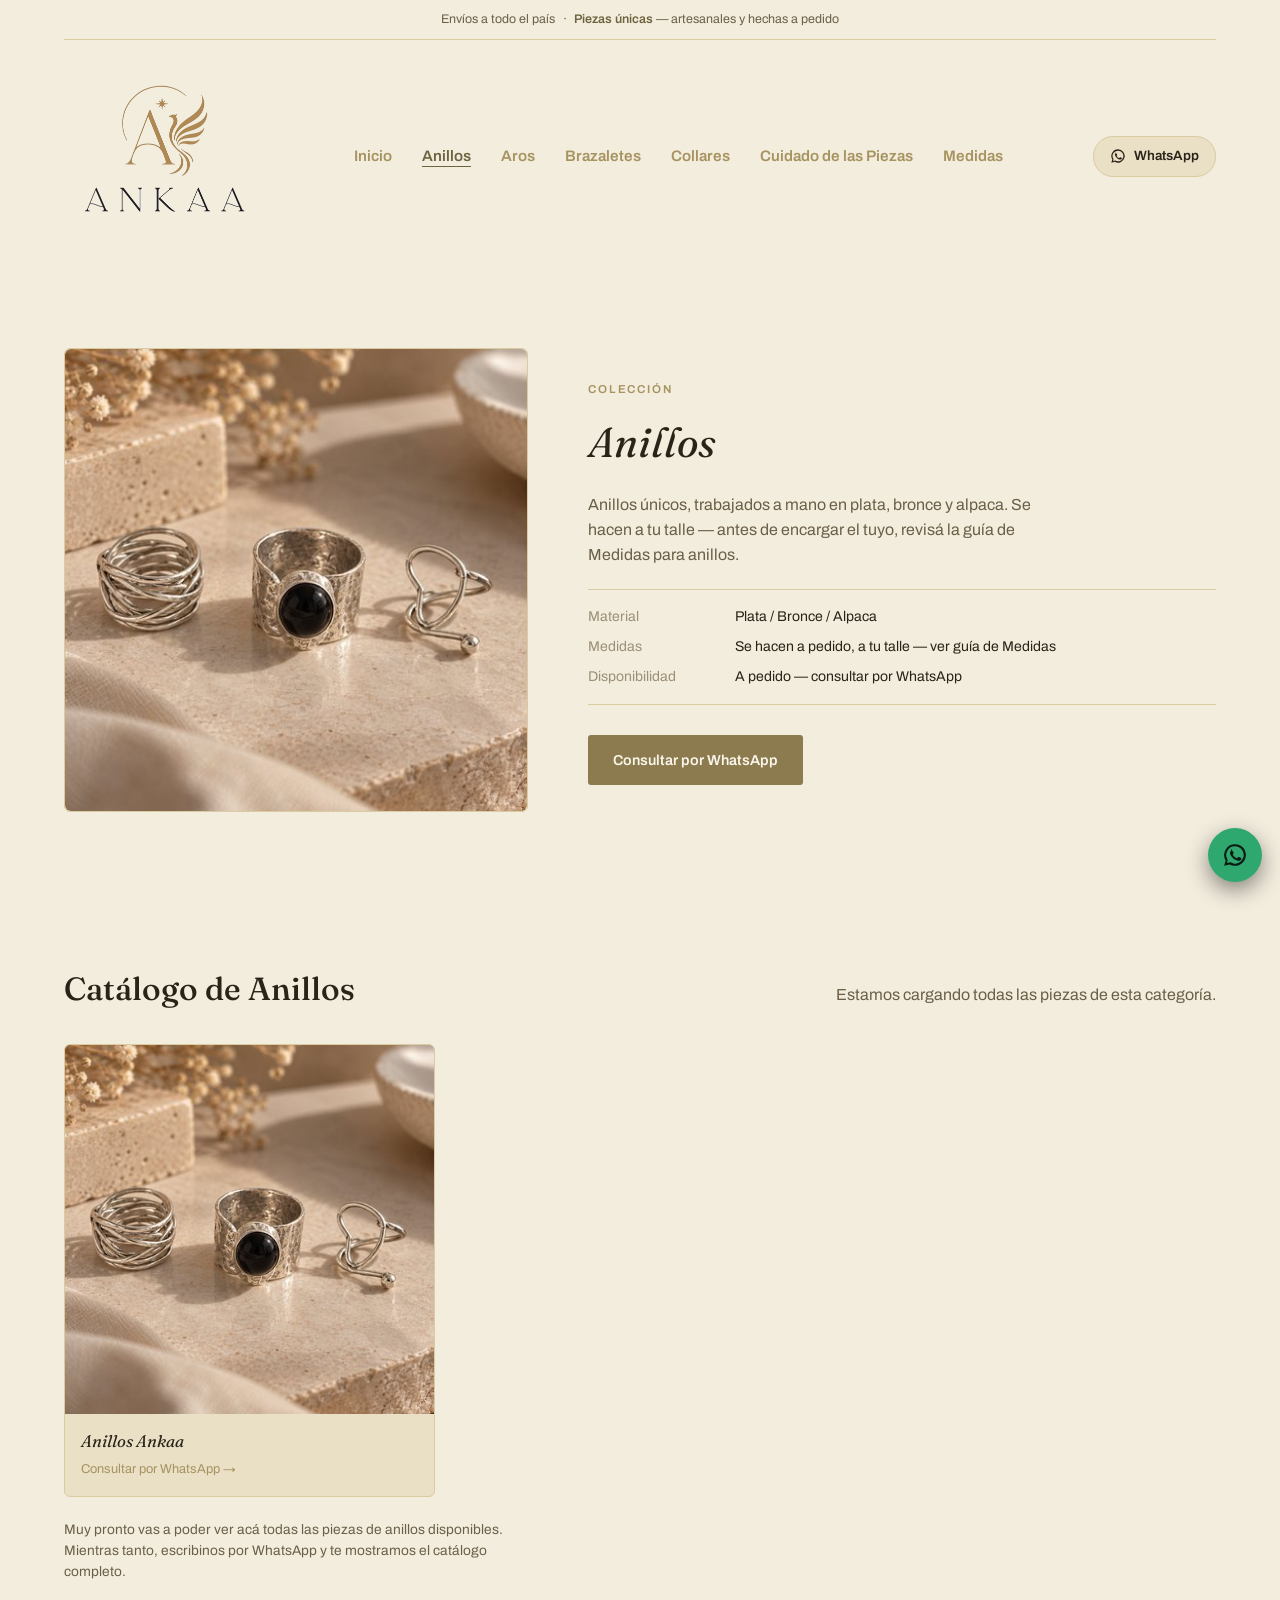
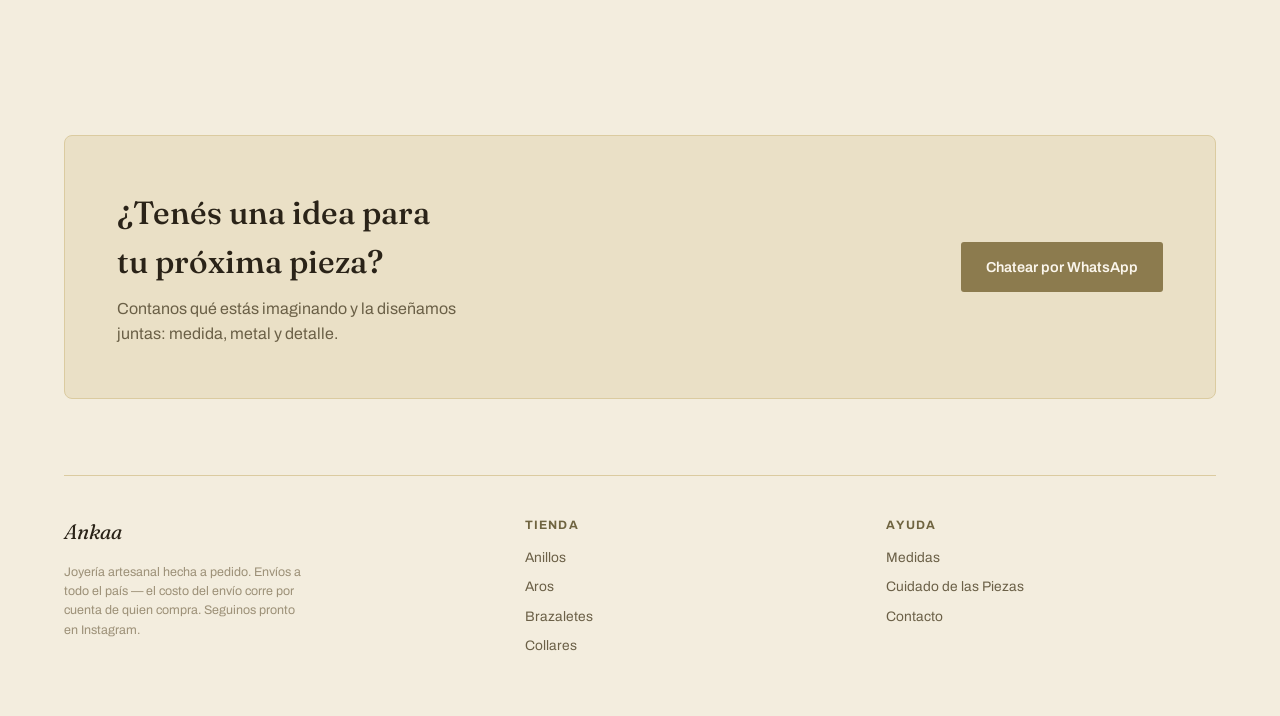
==== anillos.html @ 3db7fa17 "División de html en paginados por sección" ====
<!DOCTYPE html>
<html lang="es">
<head>
<meta charset="UTF-8">
<meta name="viewport" content="width=device-width, initial-scale=1.0">
<title>Anillos — Ankaa</title>
<link rel="stylesheet" href="https://fonts.googleapis.com/css2?family=Fraunces:ital,wght@0,400;0,500;1,400;1,500&family=Archivo:wght@400;600;700&display=swap">
<link rel="stylesheet" href="css/style.css">
</head>
<body>

<div class="topbar">
  <span>Envíos a todo el país</span>
  <span aria-hidden="true">·</span>
  <span><b>Piezas únicas</b> — artesanales y hechas a pedido</span>
</div>

<header class="site">
  <a class="logo" href="index.html" aria-label="Ankaa, inicio">
    <img src="img/logo.png" alt="Ankaa">
  </a>

  <nav class="categories" aria-label="Secciones">
    <a href="index.html">Inicio</a>
    <a href="anillos.html" aria-current="page">Anillos</a>
    <a href="aros.html">Aros</a>
    <a href="brazaletes.html">Brazaletes</a>
    <a href="collares.html">Collares</a>
    <a href="cuidado.html">Cuidado de las Piezas</a>
    <a href="medidas.html">Medidas</a>
  </nav>

  <div class="header-actions">
    <a class="whatsapp-pill" href="#contacto">
      <svg viewBox="0 0 24 24" width="16" height="16" fill="currentColor" aria-hidden="true"><path d="M12 2a10 10 0 0 0-8.6 15.1L2 22l5.1-1.3A10 10 0 1 0 12 2zm0 2a8 8 0 1 1-4.2 14.8l-.3-.2-3 .8.8-2.9-.2-.3A8 8 0 0 1 12 4zm-3 3.6c-.2 0-.5 0-.7.4-.2.3-.9.9-.9 2.1s.9 2.4 1 2.6c.1.2 1.8 2.9 4.5 4 .6.3 1.1.4 1.5.5.6.2 1.2.2 1.6.1.5-.1 1.5-.6 1.7-1.2.2-.6.2-1.1.2-1.2-.1-.1-.3-.2-.6-.3-.3-.2-1.5-.8-1.8-.8-.2-.1-.4-.1-.6.1-.2.3-.7.8-.8 1-.2.2-.3.2-.5.1-.3-.1-1.1-.4-2.1-1.3-.8-.7-1.3-1.6-1.5-1.8-.1-.2 0-.4.1-.5.1-.1.3-.3.4-.5.1-.2.2-.3.3-.5.1-.2 0-.4 0-.5C9.9 9 9.3 7.6 9 7c-.2-.4-.4-.4-.6-.4H8z"/></svg>
      WhatsApp
    </a>

    <button class="nav-toggle" type="button" aria-expanded="false" aria-controls="menu-principal" aria-label="Abrir menú">
      <svg class="icon-open" viewBox="0 0 24 24" fill="none" aria-hidden="true"><path d="M4 6h16M4 12h16M4 18h16" stroke="#2A2318" stroke-width="1.8" stroke-linecap="round"/></svg>
      <svg class="icon-close" viewBox="0 0 24 24" fill="none" aria-hidden="true"><path d="M5 5l14 14M19 5L5 19" stroke="#2A2318" stroke-width="1.8" stroke-linecap="round"/></svg>
    </button>
  </div>
</header>

<main id="top">

  <section aria-labelledby="cat-title">
    <div class="feature">
      <div class="feature-art">
        <img src="img/cat-anillos.jpg" alt="Anillos Ankaa">
      </div>
      <div>
        <span class="eyebrow">Colección</span>
        <h1 id="cat-title" style="margin-top:10px; font-size: clamp(1.8rem, 3.6vw, 2.6rem); font-style: italic; font-weight:400;">Anillos</h1>
        <p class="desc">Anillos únicos, trabajados a mano en plata, bronce y alpaca. Se hacen a tu talle — antes de encargar el tuyo, revisá la guía de Medidas para anillos.</p>
        <div class="label-table">
          <dl>
            <dt>Material</dt><dd>Plata / Bronce / Alpaca</dd>
            <dt>Medidas</dt><dd>Se hacen a pedido, a tu talle — ver guía de Medidas</dd>
            <dt>Disponibilidad</dt><dd>A pedido — consultar por WhatsApp</dd>
          </dl>
        </div>
        <div class="hero-actions">
          <a class="btn btn-primary" href="#contacto">Consultar por WhatsApp</a>
        </div>
      </div>
    </div>
  </section>

  <section aria-labelledby="catalog-heading">
    <div class="section-head">
      <h2 id="catalog-heading">Catálogo de Anillos</h2>
      <p class="sub">Estamos cargando todas las piezas de esta categoría.</p>
    </div>
    <div class="catalog-grid">
      <a class="catalog-item" href="#contacto">
        <img src="img/cat-anillos.jpg" alt="Anillos Ankaa" loading="lazy">
        <div class="catalog-cap">
          <div class="name">Anillos Ankaa</div>
          <div class="cta">Consultar por WhatsApp →</div>
        </div>
      </a>
    </div>
    <p class="catalog-note">Muy pronto vas a poder ver acá todas las piezas de anillos disponibles. Mientras tanto, escribinos por WhatsApp y te mostramos el catálogo completo.</p>
  </section>
  <section id="contacto" aria-label="Contacto">
    <div class="cta-band">
      <div>
        <h2>¿Tenés una idea para tu próxima pieza?</h2>
        <p>Contanos qué estás imaginando y la diseñamos juntas: medida, metal y detalle.</p>
      </div>
      <a class="btn btn-primary" href="#">Chatear por WhatsApp</a>
    </div>
  </section>
</main>

<footer>
  <div>
    <div class="foot-brand">Ankaa</div>
    <p class="foot-fine">Joyería artesanal hecha a pedido. Envíos a todo el país — el costo del envío corre por cuenta de quien compra. Seguinos pronto en Instagram.</p>
  </div>
  <div>
    <h4>Tienda</h4>
    <ul>
      <li><a href="anillos.html">Anillos</a></li>
      <li><a href="aros.html">Aros</a></li>
      <li><a href="brazaletes.html">Brazaletes</a></li>
      <li><a href="collares.html">Collares</a></li>
    </ul>
  </div>
  <div>
    <h4>Ayuda</h4>
    <ul>
      <li><a href="medidas.html">Medidas</a></li>
      <li><a href="cuidado.html">Cuidado de las Piezas</a></li>
      <li><a href="#contacto">Contacto</a></li>
    </ul>
  </div>
</footer>

<a class="float-wa" href="#contacto" aria-label="Chatear por WhatsApp">
  <svg viewBox="0 0 24 24" fill="#0b1a12" aria-hidden="true"><path d="M12 2a10 10 0 0 0-8.6 15.1L2 22l5.1-1.3A10 10 0 1 0 12 2zm0 2a8 8 0 1 1-4.2 14.8l-.3-.2-3 .8.8-2.9-.2-.3A8 8 0 0 1 12 4zm-3 3.6c-.2 0-.5 0-.7.4-.2.3-.9.9-.9 2.1s.9 2.4 1 2.6c.1.2 1.8 2.9 4.5 4 .6.3 1.1.4 1.5.5.6.2 1.2.2 1.6.1.5-.1 1.5-.6 1.7-1.2.2-.6.2-1.1.2-1.2-.1-.1-.3-.2-.6-.3-.3-.2-1.5-.8-1.8-.8-.2-.1-.4-.1-.6.1-.2.3-.7.8-.8 1-.2.2-.3.2-.5.1-.3-.1-1.1-.4-2.1-1.3-.8-.7-1.3-1.6-1.5-1.8-.1-.2 0-.4.1-.5.1-.1.3-.3.4-.5.1-.2.2-.3.3-.5.1-.2 0-.4 0-.5C9.9 9 9.3 7.6 9 7c-.2-.4-.4-.4-.6-.4H8z"/></svg>
</a>

<script src="js/script.js"></script>
</body>
</html>
---- css/style.css ----
:root {
  /* light — crema y oro viejo, identidad de Ankaa */
  --bg: #f3edde;
  --bg-raised: #eae0c6;
  --bg-raised-2: #e1d2a9;
  --line: #dbcba0;
  --copper: #8c7b4e;
  --copper-bright: #a6935f;
  --brass: #6f6440;
  --text: #2a2318;
  --muted: #6b6047;
  --muted-dim: #9c9077;
  --focus: #8c7b4e;

  --font-display: "Fraunces", "Iowan Old Style", "Georgia", serif;
  --font-body: "Archivo", "Helvetica Neue", Arial, sans-serif;

  color-scheme: light;
}

/* Ankaa se muestra siempre con su paleta clara de marca —
   no cambia con el modo oscuro del sistema. */

* { box-sizing: border-box; }

html { scroll-behavior: smooth; }
@media (prefers-reduced-motion: reduce) {
  html { scroll-behavior: auto; }
  * { animation-duration: 0.001ms !important; animation-iteration-count: 1 !important; }
}

body {
  margin: 0;
  background: var(--bg);
  color: var(--text);
  font-family: var(--font-body);
  font-size: 16px;
  line-height: 1.55;
  padding-inline: clamp(18px, 5vw, 64px);
}

header.site,
main section,
footer {
  max-width: 1180px;
  margin-inline: auto;
}

a { color: inherit; }

img, svg { max-width: 100%; }

h1, h2, h3 {
  font-family: var(--font-display);
  font-weight: 500;
  text-wrap: balance;
  margin: 0;
  color: var(--text);
}

p { margin: 0; }

.eyebrow {
  font-family: var(--font-body);
  font-size: 0.72rem;
  font-weight: 600;
  letter-spacing: 0.16em;
  text-transform: uppercase;
  color: var(--copper-bright);
}

/* ---------- top bar ---------- */
.topbar {
  display: flex;
  justify-content: center;
  gap: 0.6em;
  flex-wrap: wrap;
  padding-block: 10px;
  border-bottom: 1px solid var(--line);
  font-size: 0.78rem;
  color: var(--muted);
  text-align: center;
}
.topbar b { color: var(--brass); font-weight: 600; }

/* ---------- header ---------- */
header.site {
  position: sticky;
  top: 0;
  background: var(--bg);
  z-index: 30;
  display: flex;
  align-items: center;
  justify-content: space-between;
  gap: 24px;
  padding-block: 16px;
  flex-wrap: wrap;
}

.logo {
  display: flex;
  align-items: center;
  gap: 14px;
  font-family: var(--font-display);
  font-size: clamp(1.7rem, 2.6vw, 2.1rem);
  font-style: italic;
  letter-spacing: 0.03em;
  text-decoration: none;
}
.logo img {
  width: clamp(200px, 9vw, 112px);
  height: clamp(200px, 9vw, 112px);
  object-fit: contain;
  flex: none;
}

/* ---------- nav (desktop) ---------- */
nav.categories {
  display: flex;
  gap: clamp(14px, 2.4vw, 30px);
  flex-wrap: wrap;
  font-size: 1rem;
}
nav.categories a {
  color: var(--copper-bright);
  text-decoration: none;
  font-size: clamp(0.95rem, 1.1vw, 1.05rem);
  font-weight: 600;
  white-space: nowrap;
  transition: color 0.15s ease;
}
nav.categories a:hover, nav.categories a:focus-visible { color: var(--brass); }

.header-actions {
  display: flex;
  align-items: center;
  gap: 14px;
}

.whatsapp-pill {
  display: inline-flex;
  align-items: center;
  gap: 8px;
  padding: 9px 16px;
  border-radius: 20px;
  background: var(--bg-raised);
  border: 1px solid var(--line);
  color: var(--text);
  text-decoration: none;
  font-size: 0.84rem;
  font-weight: 600;
  white-space: nowrap;
  transition: background 0.15s ease, color 0.15s ease;
}
.whatsapp-pill:hover, .whatsapp-pill:focus-visible {
  background: var(--copper);
  color: var(--bg);
}

a:focus-visible, button:focus-visible {
  outline: 2px solid var(--focus);
  outline-offset: 3px;
}

/* ---------- hamburger button (mobile) ---------- */
.nav-toggle {
  display: none;
  width: 44px;
  height: 44px;
  border: 1px solid var(--line);
  border-radius: 6px;
  background: var(--bg-raised);
  cursor: pointer;
  padding: 0;
  align-items: center;
  justify-content: center;
  flex: none;
}
.nav-toggle svg { width: 22px; height: 22px; }
.nav-toggle .icon-close { display: none; }
.nav-toggle[aria-expanded="true"] .icon-open { display: none; }
.nav-toggle[aria-expanded="true"] .icon-close { display: block; }

/* ---------- responsive nav ---------- */
@media (max-width: 860px) {
  .nav-toggle { display: flex; }

  /* El menú se despliega como una única columna justo debajo
     del encabezado, en vez de un panel de pantalla completa. */
  nav.categories {
    position: absolute;
    top: 100%;
    left: 0;
    right: 0;
    background: var(--bg);
    border-bottom: 1px solid var(--line);
    box-shadow: 0 12px 20px -12px rgba(42, 35, 24, 0.25);
    flex-direction: column;
    align-items: stretch;
    gap: 0;
    padding: 0 clamp(18px, 5vw, 64px);
    max-height: 0;
    overflow: hidden;
    transition: max-height 0.25s ease;
    z-index: 25;
  }
  nav.categories.is-open {
    max-height: 70vh;
    overflow-y: auto;
    padding-block: 8px;
  }

  nav.categories a {
    width: 100%;
    padding: 14px 0;
    border-bottom: 1px solid var(--line);
    font-size: 1.15rem;
    color: var(--text);
  }
  nav.categories a:hover, nav.categories a:focus-visible { color: var(--copper-bright); }
}

nav.categories a[aria-current="page"] {
  color: var(--brass);
  text-decoration: underline;
  text-underline-offset: 5px;
}

/* ---------- catálogo por categoría ---------- */
.catalog-grid {
  display: grid;
  grid-template-columns: repeat(3, 1fr);
  gap: 20px;
}
@media (max-width: 900px) { .catalog-grid { grid-template-columns: repeat(2, 1fr); } }
@media (max-width: 560px) { .catalog-grid { grid-template-columns: 1fr; } }

.catalog-item {
  background: var(--bg-raised);
  border: 1px solid var(--line);
  border-radius: 6px;
  overflow: hidden;
  text-decoration: none;
  color: var(--text);
  display: block;
  transition: border-color 0.15s ease, transform 0.15s ease;
}
.catalog-item:hover, .catalog-item:focus-visible {
  border-color: var(--copper);
  transform: translateY(-2px);
}
.catalog-item img { width: 100%; aspect-ratio: 1 / 1; object-fit: cover; display: block; }
.catalog-item .catalog-cap { padding: 14px 16px 16px; }
.catalog-item .catalog-cap .name {
  font-family: var(--font-display);
  font-style: italic;
  font-size: 1.05rem;
}
.catalog-item .catalog-cap .cta {
  margin-top: 6px;
  font-size: 0.8rem;
  color: var(--copper-bright);
}
.catalog-note {
  margin-top: 22px;
  font-size: 0.86rem;
  color: var(--muted);
  max-width: 60ch;
}

/* ---------- hero ---------- */
.hero {
  display: grid;
  grid-template-columns: 1.1fr 0.9fr;
  align-items: center;
  gap: clamp(24px, 5vw, 64px);
  padding-block: clamp(32px, 6vw, 72px);
}
@media (max-width: 780px) {
  .hero { grid-template-columns: 1fr; }
  .hero-art { order: -1; }
}

.hero h1 {
  font-size: clamp(2.2rem, 5vw, 3.4rem);
  line-height: 1.08;
  font-style: italic;
  font-weight: 400;
}
.hero-eyebrow { margin-bottom: 14px; display: block; }
.hero p.lede {
  margin-top: 20px;
  max-width: 46ch;
  color: var(--muted);
  font-size: 1.02rem;
}
.hero-actions {
  margin-top: 30px;
  display: flex;
  gap: 14px;
  flex-wrap: wrap;
}
.btn {
  display: inline-flex;
  align-items: center;
  gap: 8px;
  padding: 13px 24px;
  border-radius: 3px;
  font-family: var(--font-body);
  font-size: 0.9rem;
  font-weight: 600;
  text-decoration: none;
  border: 1px solid transparent;
  cursor: pointer;
}
.btn-primary { background: var(--copper); color: #fbf6ec; }
.btn-primary:hover, .btn-primary:focus-visible { background: var(--copper-bright); }
.btn-ghost { border-color: var(--line); color: var(--text); }
.btn-ghost:hover, .btn-ghost:focus-visible { border-color: var(--copper); color: var(--copper-bright); }

.hero-art {
  position: relative;
  background: radial-gradient(circle at 32% 28%, var(--bg-raised-2), var(--bg-raised) 70%);
  border: 1px solid var(--line);
  border-radius: 6px;
  aspect-ratio: 4 / 5;
  display: flex;
  align-items: center;
  justify-content: center;
  overflow: hidden;
}
.hero-art img { width: 100%; height: 100%; object-fit: cover; display: block; }
.hero-art .caption {
  position: absolute;
  bottom: 14px;
  left: 14px;
  right: 14px;
  display: flex;
  justify-content: space-between;
  font-size: 0.7rem;
  letter-spacing: 0.06em;
  color: #fbf6ec;
  text-shadow: 0 1px 6px rgba(0,0,0,0.55);
  text-transform: uppercase;
}

/* ---------- materials strip ---------- */
.materials {
  display: grid;
  grid-template-columns: repeat(3, 1fr);
  border-top: 1px solid var(--line);
  border-bottom: 1px solid var(--line);
  padding-block: 28px;
  gap: 20px;
}
@media (max-width: 700px) {
  .materials { grid-template-columns: 1fr; }
}
.material dt {
  font-family: var(--font-body);
  font-weight: 700;
  font-size: 0.86rem;
  letter-spacing: 0.08em;
  color: var(--brass);
}
.material dd {
  margin: 6px 0 0;
  font-size: 0.86rem;
  color: var(--muted);
  font-style: italic;
  font-family: var(--font-display);
}

/* ---------- section heading ---------- */
.section-head {
  display: flex;
  align-items: baseline;
  justify-content: space-between;
  gap: 20px;
  margin-bottom: 30px;
  flex-wrap: wrap;
}
.section-head h2 { font-size: clamp(1.5rem, 3vw, 2rem); }
.section-head p.sub { margin-top: 8px; color: var(--muted); max-width: 56ch; }

section { padding-block: clamp(40px, 7vw, 76px); scroll-margin-top: 90px; }

/* ---------- categories ---------- */
.cat-grid {
  display: grid;
  grid-template-columns: repeat(4, 1fr);
  gap: 18px;
}
@media (max-width: 780px) { .cat-grid { grid-template-columns: repeat(2, 1fr); } }

.cat-card {
  background: var(--bg-raised);
  border: 1px solid var(--line);
  border-radius: 6px;
  padding: 26px 20px 22px;
  text-decoration: none;
  display: flex;
  flex-direction: column;
  gap: 16px;
  scroll-margin-top: 90px;
  transition: border-color 0.15s ease, transform 0.15s ease;
}
.cat-card:hover, .cat-card:focus-visible {
  border-color: var(--copper);
  transform: translateY(-2px);
}
.cat-card img {
  width: 100%;
  aspect-ratio: 1 / 1;
  object-fit: cover;
  border-radius: 4px;
}
.cat-card .name {
  font-family: var(--font-display);
  font-size: 1.15rem;
  font-style: italic;
  color: var(--text);
}
.cat-card .count { font-size: 0.76rem; color: var(--muted-dim); }

/* ---------- featured piece ---------- */
.feature {
  display: grid;
  grid-template-columns: 0.85fr 1.15fr;
  gap: clamp(28px, 5vw, 60px);
  align-items: center;
}
@media (max-width: 780px) { .feature { grid-template-columns: 1fr; } }

.feature-art {
  background: var(--bg-raised);
  border: 1px solid var(--line);
  border-radius: 6px;
  aspect-ratio: 1 / 1;
  display: flex;
  align-items: center;
  justify-content: center;
  overflow: hidden;
}
.feature-art img { width: 100%; height: 100%; object-fit: cover; border-radius: 6px; }

.label-table {
  margin-top: 22px;
  border-top: 1px solid var(--line);
}
.label-table dl {
  display: grid;
  grid-template-columns: 9em 1fr;
  gap: 8px 20px;
  margin: 0;
  padding-block: 16px;
  border-bottom: 1px solid var(--line);
  font-size: 0.88rem;
}
.label-table dt { color: var(--muted-dim); }
.label-table dd { margin: 0; color: var(--text); }

.feature p.desc {
  margin-top: 18px;
  color: var(--muted);
  max-width: 54ch;
}

/* ---------- values row ---------- */
.values {
  display: grid;
  grid-template-columns: repeat(4, 1fr);
  gap: 24px;
  text-align: center;
}
@media (max-width: 700px) { .values { grid-template-columns: repeat(2, 1fr); } }
.value svg { width: 34px; height: 34px; margin-bottom: 14px; }
.value h3 { font-size: 1rem; font-style: italic; font-weight: 400; }
.value p { margin-top: 8px; font-size: 0.84rem; color: var(--muted); }

/* ---------- medidas ---------- */
.medidas-grid {
  display: grid;
  grid-template-columns: 1fr 1fr;
  gap: 28px;
}
@media (max-width: 780px) { .medidas-grid { grid-template-columns: 1fr; } }
.medida-card {
  background: var(--bg-raised);
  border: 1px solid var(--line);
  border-radius: 8px;
  overflow: hidden;
  scroll-margin-top: 90px;
}
.medida-card img { width: 100%; display: block; }
.medida-card .medida-cap {
  padding: 18px 20px 22px;
}
.medida-card h3 { font-size: 1.1rem; font-style: italic; font-weight: 400; }
.medida-card p { margin-top: 8px; font-size: 0.86rem; color: var(--muted); }

/* ---------- cuidado ---------- */
.cuidado-grid {
  display: grid;
  grid-template-columns: repeat(2, 1fr);
  gap: 18px;
}
@media (max-width: 700px) { .cuidado-grid { grid-template-columns: 1fr; } }
.cuidado-card {
  background: var(--bg-raised);
  border: 1px solid var(--line);
  border-radius: 6px;
  padding: 20px 22px;
  display: flex;
  gap: 14px;
  align-items: flex-start;
}
.cuidado-card svg { width: 22px; height: 22px; flex: none; margin-top: 2px; }
.cuidado-card p { font-size: 0.88rem; color: var(--muted); }

/* ---------- cta band ---------- */
.cta-band {
  background: var(--bg-raised);
  border: 1px solid var(--line);
  border-radius: 8px;
  padding: clamp(28px, 5vw, 52px);
  display: flex;
  align-items: center;
  justify-content: space-between;
  gap: 24px;
  flex-wrap: wrap;
}
.cta-band h2 { font-size: clamp(1.4rem, 3vw, 2rem); max-width: 22ch; }
.cta-band p { color: var(--muted); margin-top: 10px; max-width: 42ch; }

/* ---------- footer ---------- */
footer {
  border-top: 1px solid var(--line);
  padding-block: 40px 60px;
  display: grid;
  grid-template-columns: 1.3fr 1fr 1fr;
  gap: 32px;
  font-size: 0.86rem;
  color: var(--muted);
}
@media (max-width: 700px) { footer { grid-template-columns: 1fr 1fr; } }
footer h4 {
  font-family: var(--font-body);
  font-size: 0.76rem;
  letter-spacing: 0.1em;
  text-transform: uppercase;
  color: var(--brass);
  margin: 0 0 12px;
  font-weight: 700;
}
footer ul { list-style: none; margin: 0; padding: 0; display: flex; flex-direction: column; gap: 8px; }
footer a { text-decoration: none; }
footer a:hover { color: var(--copper-bright); }
.foot-brand { font-family: var(--font-display); font-size: 1.3rem; font-style: italic; color: var(--text); }
.foot-fine { margin-top: 14px; font-size: 0.78rem; color: var(--muted-dim); max-width: 34ch; }

/* ---------- floating whatsapp ---------- */
.float-wa {
  position: fixed;
  right: 18px;
  bottom: 18px;
  width: 54px;
  height: 54px;
  border-radius: 50%;
  background: #2ea86f;
  display: flex;
  align-items: center;
  justify-content: center;
  box-shadow: 0 8px 22px rgba(0,0,0,0.45);
  text-decoration: none;
  z-index: 20;
}
.float-wa svg { width: 26px; height: 26px; }
.float-wa:hover { filter: brightness(1.08); }
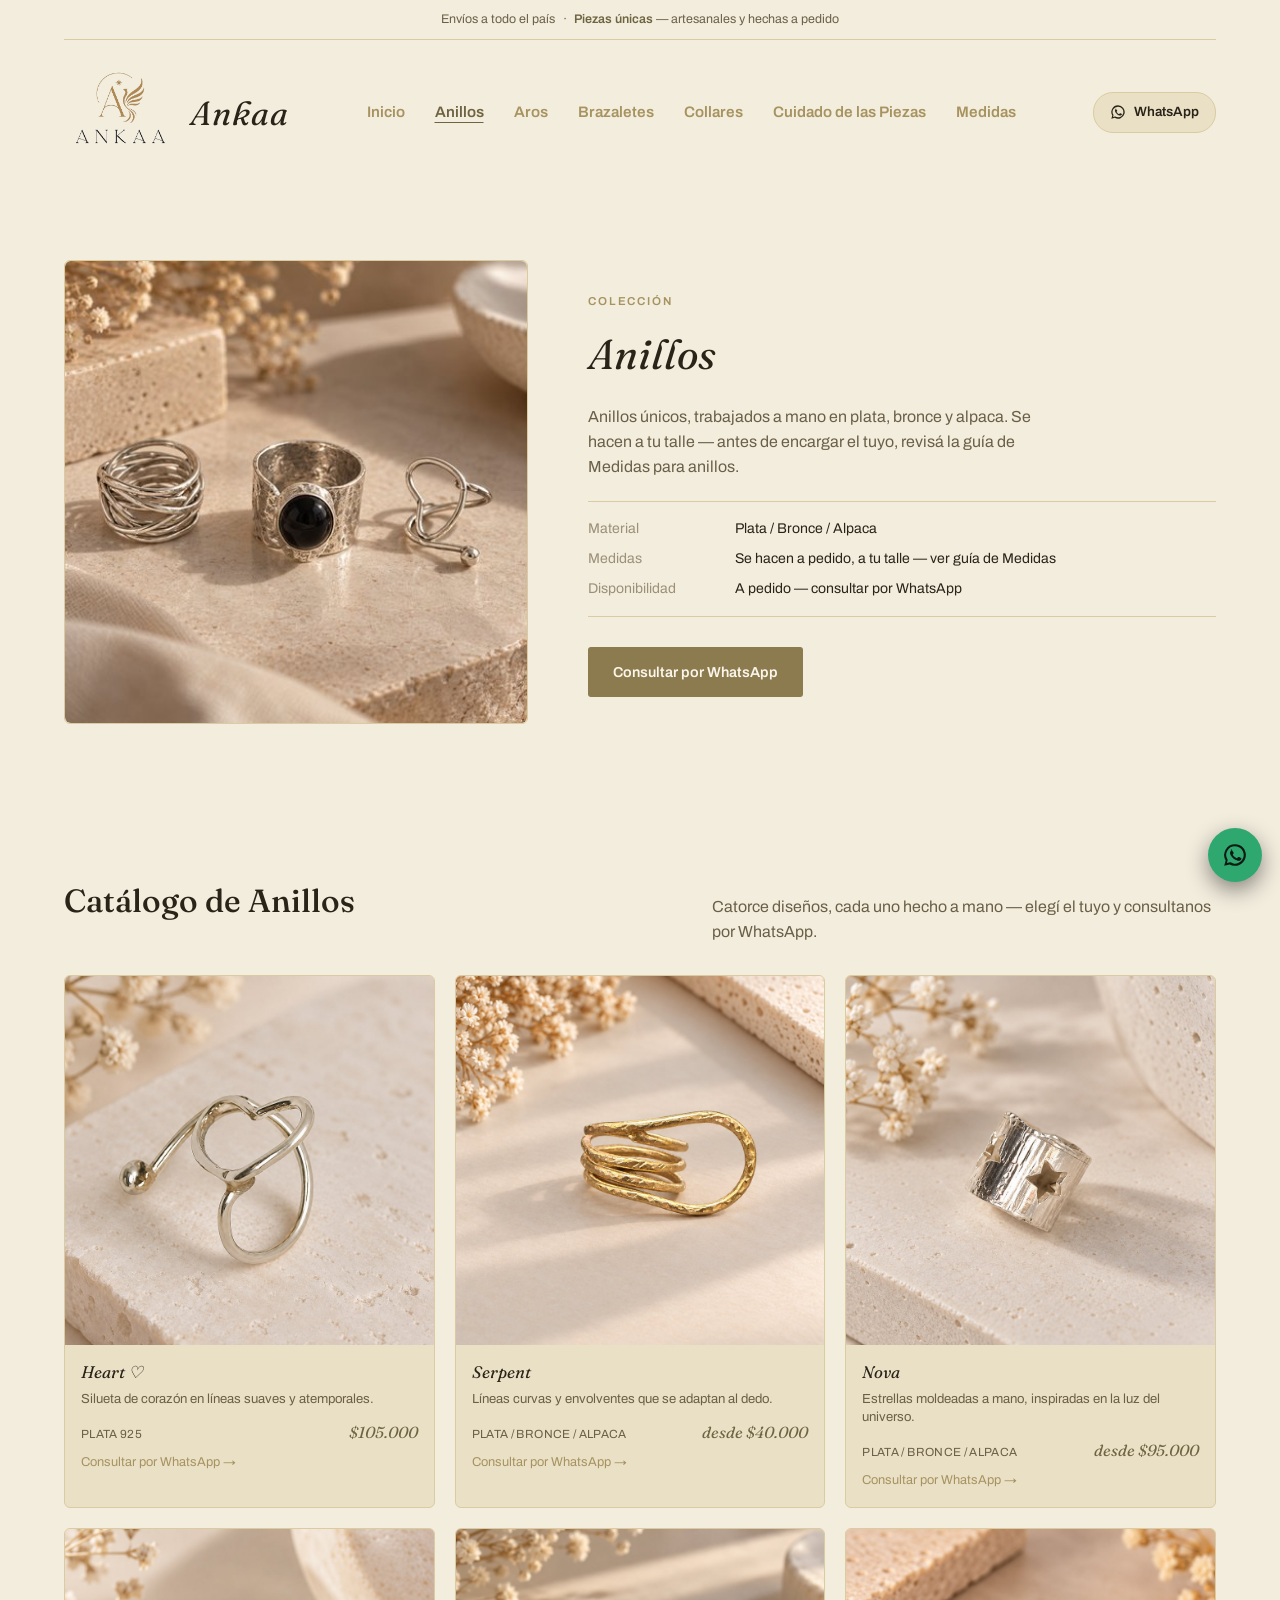
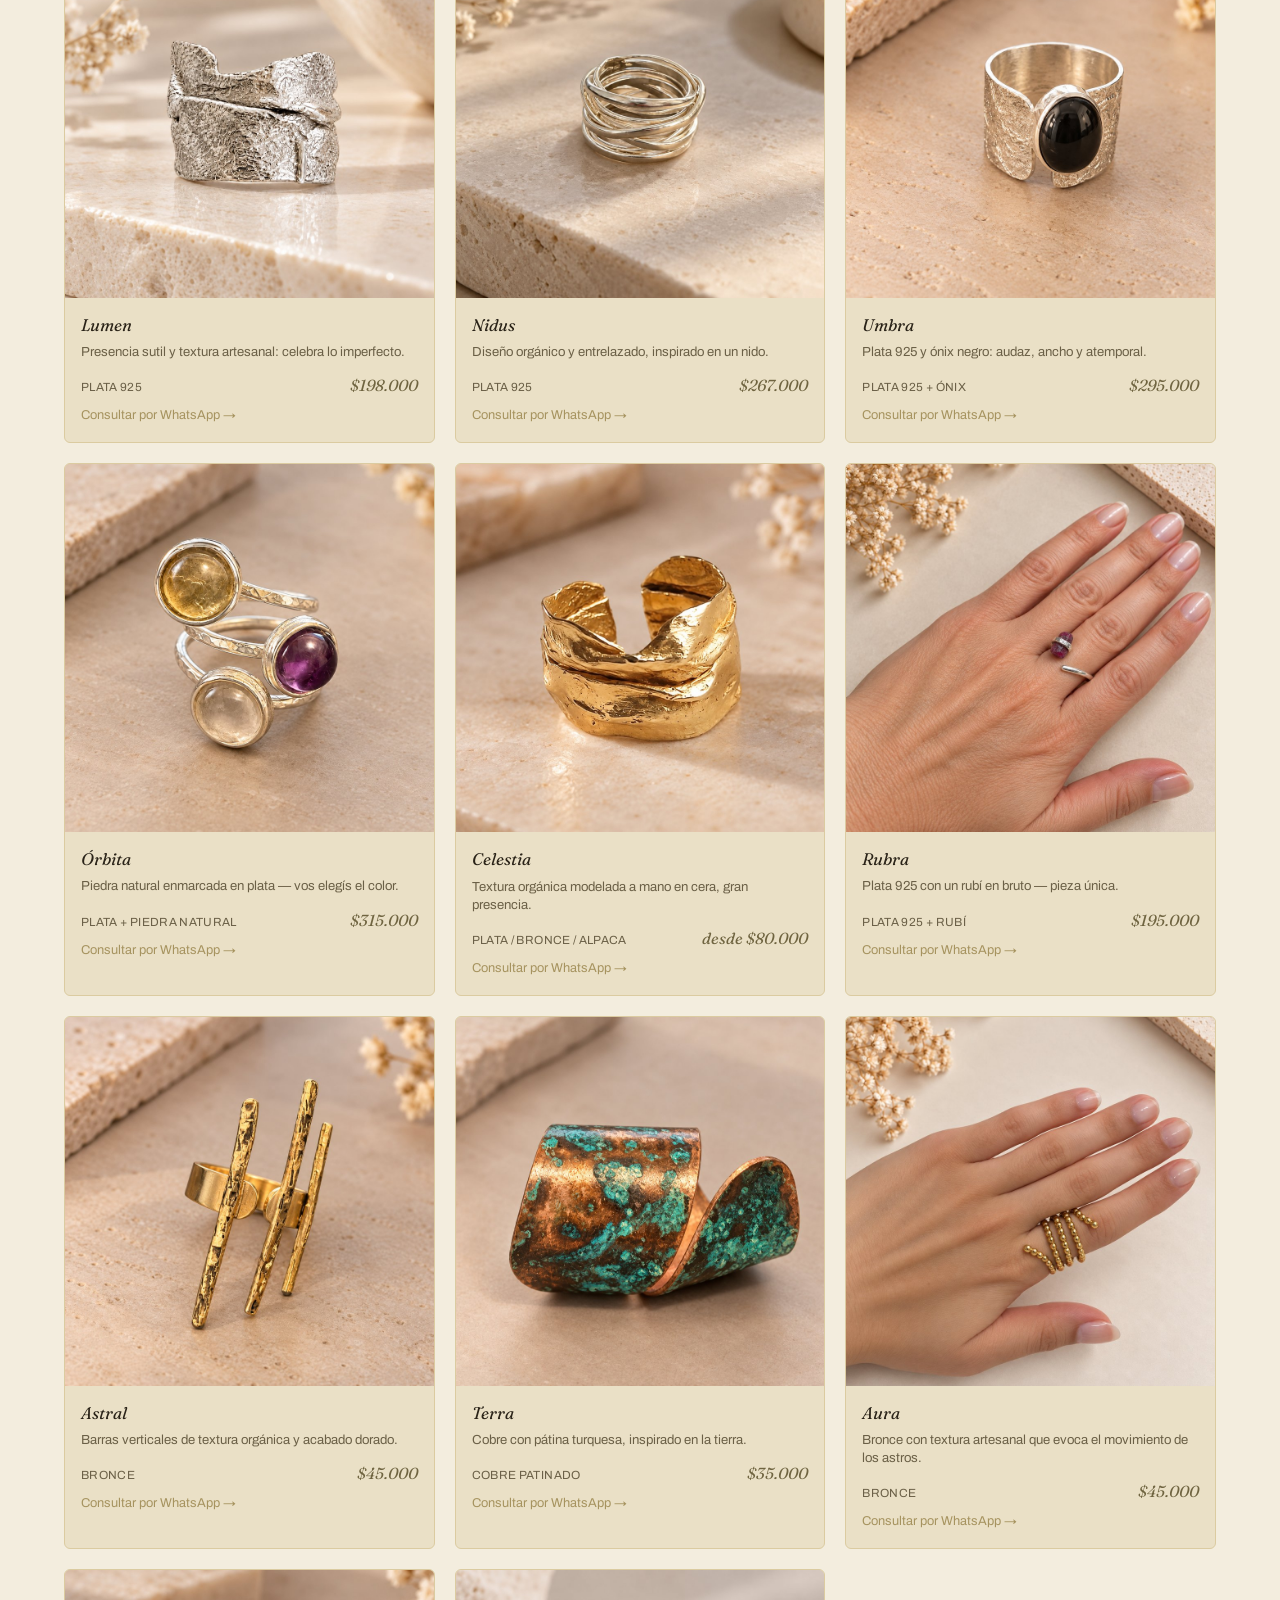
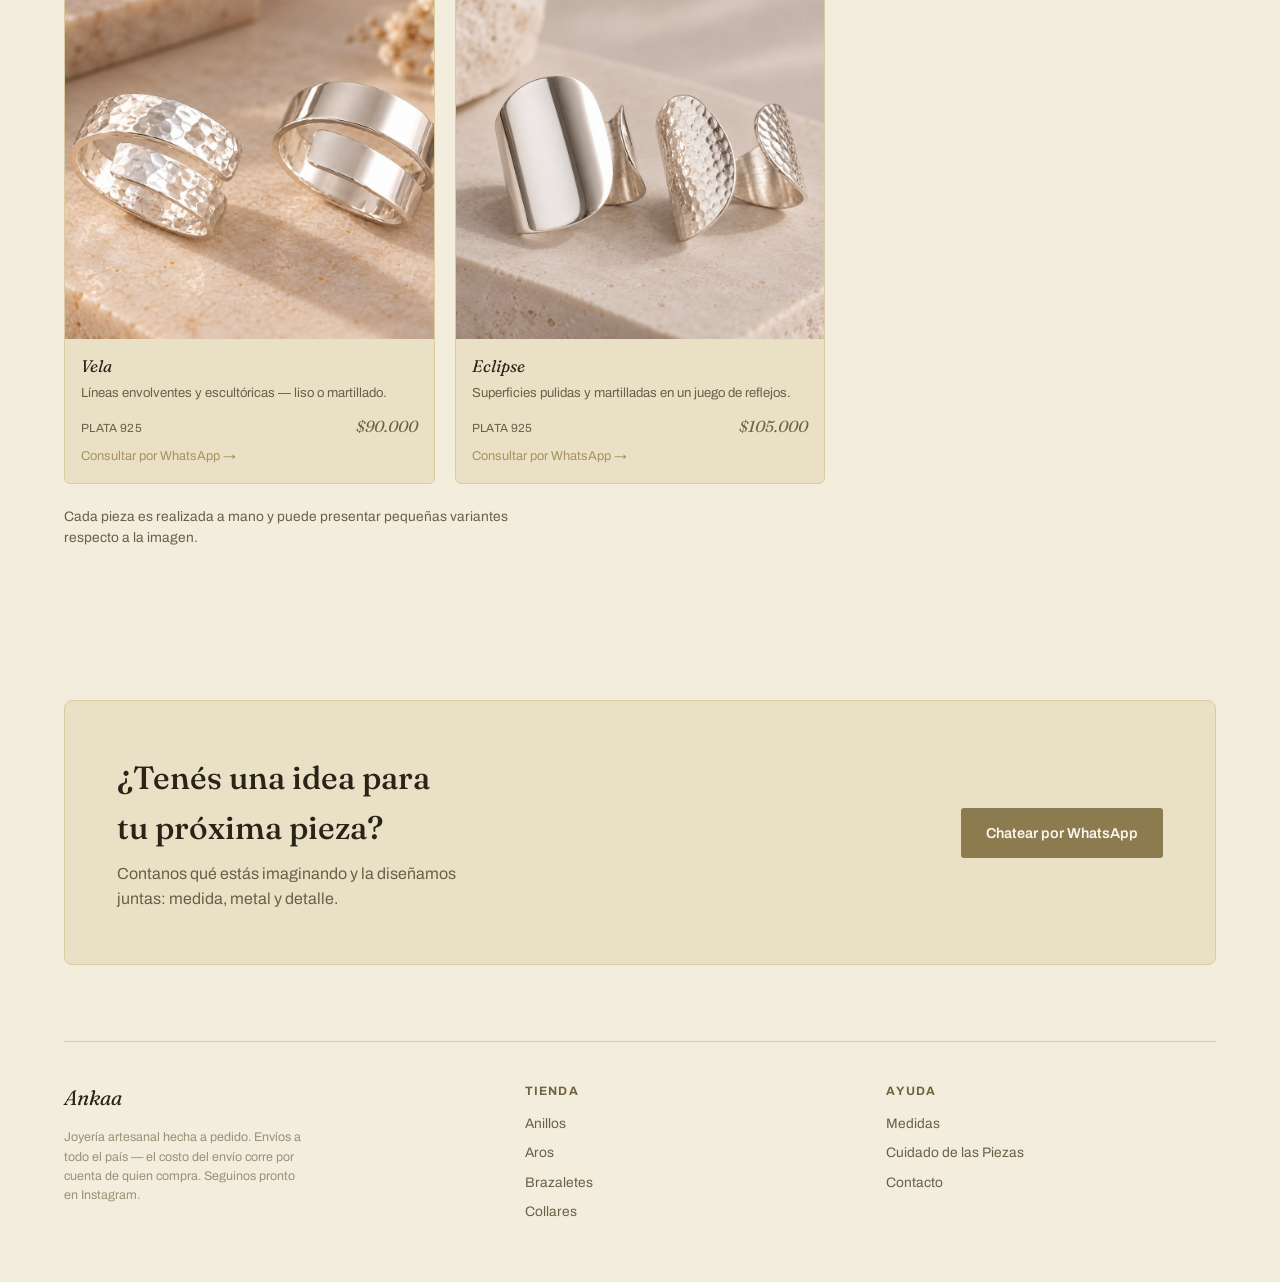
==== commit 17611cdf: "Agregado de catalogos con imagenes y caracteristicas" ====
--- a/anillos.html
+++ b/anillos.html
@@ -18,6 +18,7 @@
 <header class="site">
   <a class="logo" href="index.html" aria-label="Ankaa, inicio">
     <img src="img/logo.png" alt="Ankaa">
+    Ankaa
   </a>
 
   <nav class="categories" aria-label="Secciones">
@@ -71,18 +72,174 @@
   <section aria-labelledby="catalog-heading">
     <div class="section-head">
       <h2 id="catalog-heading">Catálogo de Anillos</h2>
-      <p class="sub">Estamos cargando todas las piezas de esta categoría.</p>
+      <p class="sub">Catorce diseños, cada uno hecho a mano — elegí el tuyo y consultanos por WhatsApp.</p>
     </div>
     <div class="catalog-grid">
       <a class="catalog-item" href="#contacto">
-        <img src="img/cat-anillos.jpg" alt="Anillos Ankaa" loading="lazy">
-        <div class="catalog-cap">
-          <div class="name">Anillos Ankaa</div>
-          <div class="cta">Consultar por WhatsApp →</div>
-        </div>
-      </a>
-    </div>
-    <p class="catalog-note">Muy pronto vas a poder ver acá todas las piezas de anillos disponibles. Mientras tanto, escribinos por WhatsApp y te mostramos el catálogo completo.</p>
+        <div class="catalog-media">
+          <img src="img/anillos/heart-1.jpg" alt="Anillo Heart Ankaa" loading="lazy">
+          <img class="img-hover" src="img/anillos/heart-2.jpg" alt="" loading="lazy">
+        </div>
+        <div class="catalog-cap">
+          <div class="name">Heart <span aria-hidden="true">♡</span></div>
+          <p class="tagline">Silueta de corazón en líneas suaves y atemporales.</p>
+          <div class="meta"><span>Plata 925</span><span class="price">$105.000</span></div>
+          <div class="cta">Consultar por WhatsApp →</div>
+        </div>
+      </a>
+      <a class="catalog-item" href="#contacto">
+        <div class="catalog-media">
+          <img src="img/anillos/serpent-1.jpg" alt="Anillo Serpent Ankaa" loading="lazy">
+          <img class="img-hover" src="img/anillos/serpent-2.jpg" alt="" loading="lazy">
+        </div>
+        <div class="catalog-cap">
+          <div class="name">Serpent</div>
+          <p class="tagline">Líneas curvas y envolventes que se adaptan al dedo.</p>
+          <div class="meta"><span>Plata / Bronce / Alpaca</span><span class="price">desde $40.000</span></div>
+          <div class="cta">Consultar por WhatsApp →</div>
+        </div>
+      </a>
+      <a class="catalog-item" href="#contacto">
+        <div class="catalog-media">
+          <img src="img/anillos/nova-1.jpg" alt="Anillo Nova Ankaa" loading="lazy">
+        </div>
+        <div class="catalog-cap">
+          <div class="name">Nova</div>
+          <p class="tagline">Estrellas moldeadas a mano, inspiradas en la luz del universo.</p>
+          <div class="meta"><span>Plata / Bronce / Alpaca</span><span class="price">desde $95.000</span></div>
+          <div class="cta">Consultar por WhatsApp →</div>
+        </div>
+      </a>
+      <a class="catalog-item" href="#contacto">
+        <div class="catalog-media">
+          <img src="img/anillos/lumen-1.jpg" alt="Anillo Lumen Ankaa" loading="lazy">
+          <img class="img-hover" src="img/anillos/lumen-2.jpg" alt="" loading="lazy">
+        </div>
+        <div class="catalog-cap">
+          <div class="name">Lumen</div>
+          <p class="tagline">Presencia sutil y textura artesanal: celebra lo imperfecto.</p>
+          <div class="meta"><span>Plata 925</span><span class="price">$198.000</span></div>
+          <div class="cta">Consultar por WhatsApp →</div>
+        </div>
+      </a>
+      <a class="catalog-item" href="#contacto">
+        <div class="catalog-media">
+          <img src="img/anillos/nidus-1.jpg" alt="Anillo Nidus Ankaa" loading="lazy">
+          <img class="img-hover" src="img/anillos/nidus-2.jpg" alt="" loading="lazy">
+        </div>
+        <div class="catalog-cap">
+          <div class="name">Nidus</div>
+          <p class="tagline">Diseño orgánico y entrelazado, inspirado en un nido.</p>
+          <div class="meta"><span>Plata 925</span><span class="price">$267.000</span></div>
+          <div class="cta">Consultar por WhatsApp →</div>
+        </div>
+      </a>
+      <a class="catalog-item" href="#contacto">
+        <div class="catalog-media">
+          <img src="img/anillos/umbra-1.jpg" alt="Anillo Umbra Ankaa" loading="lazy">
+          <img class="img-hover" src="img/anillos/umbra-2.jpg" alt="" loading="lazy">
+        </div>
+        <div class="catalog-cap">
+          <div class="name">Umbra</div>
+          <p class="tagline">Plata 925 y ónix negro: audaz, ancho y atemporal.</p>
+          <div class="meta"><span>Plata 925 + Ónix</span><span class="price">$295.000</span></div>
+          <div class="cta">Consultar por WhatsApp →</div>
+        </div>
+      </a>
+      <a class="catalog-item" href="#contacto">
+        <div class="catalog-media">
+          <img src="img/anillos/orbita-1.jpg" alt="Anillo Órbita Ankaa" loading="lazy">
+          <img class="img-hover" src="img/anillos/orbita-2.jpg" alt="" loading="lazy">
+        </div>
+        <div class="catalog-cap">
+          <div class="name">Órbita</div>
+          <p class="tagline">Piedra natural enmarcada en plata — vos elegís el color.</p>
+          <div class="meta"><span>Plata + piedra natural</span><span class="price">$315.000</span></div>
+          <div class="cta">Consultar por WhatsApp →</div>
+        </div>
+      </a>
+      <a class="catalog-item" href="#contacto">
+        <div class="catalog-media">
+          <img src="img/anillos/celestia-1.jpg" alt="Anillo Celestia Ankaa" loading="lazy">
+        </div>
+        <div class="catalog-cap">
+          <div class="name">Celestia</div>
+          <p class="tagline">Textura orgánica modelada a mano en cera, gran presencia.</p>
+          <div class="meta"><span>Plata / Bronce / Alpaca</span><span class="price">desde $80.000</span></div>
+          <div class="cta">Consultar por WhatsApp →</div>
+        </div>
+      </a>
+      <a class="catalog-item" href="#contacto">
+        <div class="catalog-media">
+          <img src="img/anillos/rubra-1.jpg" alt="Anillo Rubra Ankaa" loading="lazy">
+        </div>
+        <div class="catalog-cap">
+          <div class="name">Rubra</div>
+          <p class="tagline">Plata 925 con un rubí en bruto — pieza única.</p>
+          <div class="meta"><span>Plata 925 + Rubí</span><span class="price">$195.000</span></div>
+          <div class="cta">Consultar por WhatsApp →</div>
+        </div>
+      </a>
+      <a class="catalog-item" href="#contacto">
+        <div class="catalog-media">
+          <img src="img/anillos/astral-1.jpg" alt="Anillo Astral Ankaa" loading="lazy">
+          <img class="img-hover" src="img/anillos/astral-2.jpg" alt="" loading="lazy">
+        </div>
+        <div class="catalog-cap">
+          <div class="name">Astral</div>
+          <p class="tagline">Barras verticales de textura orgánica y acabado dorado.</p>
+          <div class="meta"><span>Bronce</span><span class="price">$45.000</span></div>
+          <div class="cta">Consultar por WhatsApp →</div>
+        </div>
+      </a>
+      <a class="catalog-item" href="#contacto">
+        <div class="catalog-media">
+          <img src="img/anillos/terra-1.jpg" alt="Anillo Terra Ankaa" loading="lazy">
+          <img class="img-hover" src="img/anillos/terra-2.jpg" alt="" loading="lazy">
+        </div>
+        <div class="catalog-cap">
+          <div class="name">Terra</div>
+          <p class="tagline">Cobre con pátina turquesa, inspirado en la tierra.</p>
+          <div class="meta"><span>Cobre patinado</span><span class="price">$35.000</span></div>
+          <div class="cta">Consultar por WhatsApp →</div>
+        </div>
+      </a>
+      <a class="catalog-item" href="#contacto">
+        <div class="catalog-media">
+          <img src="img/anillos/aura-1.jpg" alt="Anillo Aura Ankaa" loading="lazy">
+        </div>
+        <div class="catalog-cap">
+          <div class="name">Aura</div>
+          <p class="tagline">Bronce con textura artesanal que evoca el movimiento de los astros.</p>
+          <div class="meta"><span>Bronce</span><span class="price">$45.000</span></div>
+          <div class="cta">Consultar por WhatsApp →</div>
+        </div>
+      </a>
+      <a class="catalog-item" href="#contacto">
+        <div class="catalog-media">
+          <img src="img/anillos/vela-1.jpg" alt="Anillo Vela Ankaa" loading="lazy">
+          <img class="img-hover" src="img/anillos/vela-2.jpg" alt="" loading="lazy">
+        </div>
+        <div class="catalog-cap">
+          <div class="name">Vela</div>
+          <p class="tagline">Líneas envolventes y escultóricas — liso o martillado.</p>
+          <div class="meta"><span>Plata 925</span><span class="price">$90.000</span></div>
+          <div class="cta">Consultar por WhatsApp →</div>
+        </div>
+      </a>
+      <a class="catalog-item" href="#contacto">
+        <div class="catalog-media">
+          <img src="img/anillos/eclipse-1.jpg" alt="Anillo Eclipse Ankaa" loading="lazy">
+        </div>
+        <div class="catalog-cap">
+          <div class="name">Eclipse</div>
+          <p class="tagline">Superficies pulidas y martilladas en un juego de reflejos.</p>
+          <div class="meta"><span>Plata 925</span><span class="price">$105.000</span></div>
+          <div class="cta">Consultar por WhatsApp →</div>
+        </div>
+      </a>
+    </div>
+    <p class="catalog-note">Cada pieza es realizada a mano y puede presentar pequeñas variantes respecto a la imagen.</p>
   </section>
   <section id="contacto" aria-label="Contacto">
     <div class="cta-band">
--- a/css/style.css
+++ b/css/style.css
@@ -108,8 +108,8 @@
   text-decoration: none;
 }
 .logo img {
-  width: clamp(200px, 9vw, 112px);
-  height: clamp(200px, 9vw, 112px);
+  width: clamp(80px, 9vw, 112px);
+  height: clamp(80px, 9vw, 112px);
   object-fit: contain;
   flex: none;
 }
@@ -249,15 +249,53 @@
   border-color: var(--copper);
   transform: translateY(-2px);
 }
-.catalog-item img { width: 100%; aspect-ratio: 1 / 1; object-fit: cover; display: block; }
+.catalog-media { position: relative; aspect-ratio: 1 / 1; overflow: hidden; background: var(--bg-raised-2); }
+.catalog-media img {
+  position: absolute;
+  inset: 0;
+  width: 100%;
+  height: 100%;
+  object-fit: cover;
+  display: block;
+  transition: opacity 0.4s ease;
+}
+.catalog-media img.img-hover { opacity: 0; }
+.catalog-item:hover .catalog-media img.img-hover,
+.catalog-item:focus-visible .catalog-media img.img-hover { opacity: 1; }
 .catalog-item .catalog-cap { padding: 14px 16px 16px; }
 .catalog-item .catalog-cap .name {
   font-family: var(--font-display);
   font-style: italic;
   font-size: 1.05rem;
 }
+.catalog-item .catalog-cap .tagline {
+  margin-top: 5px;
+  font-size: 0.82rem;
+  color: var(--muted);
+  line-height: 1.4;
+}
+.catalog-item .catalog-cap .meta {
+  display: flex;
+  justify-content: space-between;
+  align-items: baseline;
+  gap: 8px;
+  margin-top: 12px;
+  font-size: 0.74rem;
+  color: var(--muted);
+  text-transform: uppercase;
+  letter-spacing: 0.03em;
+}
+.catalog-item .catalog-cap .meta .price {
+  font-family: var(--font-display);
+  font-style: italic;
+  font-size: 1rem;
+  color: var(--brass);
+  text-transform: none;
+  letter-spacing: 0;
+  white-space: nowrap;
+}
 .catalog-item .catalog-cap .cta {
-  margin-top: 6px;
+  margin-top: 8px;
   font-size: 0.8rem;
   color: var(--copper-bright);
 }
@@ -488,16 +526,54 @@
 .medida-card {
   background: var(--bg-raised);
   border: 1px solid var(--line);
-  border-radius: 8px;
+  border-radius: 10px;
   overflow: hidden;
   scroll-margin-top: 90px;
-}
-.medida-card img { width: 100%; display: block; }
+  box-shadow: 0 12px 26px -20px rgba(42, 35, 24, 0.4);
+}
+.medida-card .medida-img { padding: 22px 22px 0; }
+.medida-card .medida-img img {
+  width: 100%;
+  display: block;
+  border-radius: 6px;
+  border: 1px solid var(--line);
+}
 .medida-card .medida-cap {
-  padding: 18px 20px 22px;
-}
-.medida-card h3 { font-size: 1.1rem; font-style: italic; font-weight: 400; }
+  padding: 18px 24px 26px;
+  text-align: center;
+}
+.medida-card .step-badge {
+  display: inline-flex;
+  align-items: center;
+  justify-content: center;
+  width: 28px;
+  height: 28px;
+  border-radius: 50%;
+  background: var(--copper);
+  color: #fbf6ec;
+  font-family: var(--font-body);
+  font-size: 0.82rem;
+  font-weight: 700;
+  margin-bottom: 12px;
+}
+.medida-card h3 { font-size: 1.15rem; font-style: italic; font-weight: 400; }
 .medida-card p { margin-top: 8px; font-size: 0.86rem; color: var(--muted); }
+
+.tip-banner {
+  margin-top: 28px;
+  display: flex;
+  align-items: flex-start;
+  gap: 12px;
+  background: var(--bg-raised);
+  border: 1px solid var(--line);
+  border-radius: 6px;
+  padding: 16px 20px;
+  font-size: 0.86rem;
+  color: var(--muted);
+  max-width: 60ch;
+}
+.tip-banner svg { width: 20px; height: 20px; flex: none; margin-top: 1px; }
+.tip-banner b { color: var(--brass); }
 
 /* ---------- cuidado ---------- */
 .cuidado-grid {
@@ -509,14 +585,27 @@
 .cuidado-card {
   background: var(--bg-raised);
   border: 1px solid var(--line);
-  border-radius: 6px;
-  padding: 20px 22px;
-  display: flex;
-  gap: 14px;
+  border-radius: 10px;
+  padding: 24px 22px;
+  display: flex;
+  gap: 16px;
   align-items: flex-start;
-}
-.cuidado-card svg { width: 22px; height: 22px; flex: none; margin-top: 2px; }
-.cuidado-card p { font-size: 0.88rem; color: var(--muted); }
+  box-shadow: 0 12px 26px -20px rgba(42, 35, 24, 0.4);
+}
+.cuidado-icon {
+  width: 44px;
+  height: 44px;
+  border-radius: 50%;
+  background: var(--bg);
+  border: 1px solid var(--line);
+  display: flex;
+  align-items: center;
+  justify-content: center;
+  flex: none;
+}
+.cuidado-icon svg { width: 22px; height: 22px; }
+.cuidado-card h3 { font-size: 1.02rem; font-style: italic; font-weight: 400; margin-bottom: 6px; }
+.cuidado-card p { font-size: 0.86rem; color: var(--muted); }
 
 /* ---------- cta band ---------- */
 .cta-band {
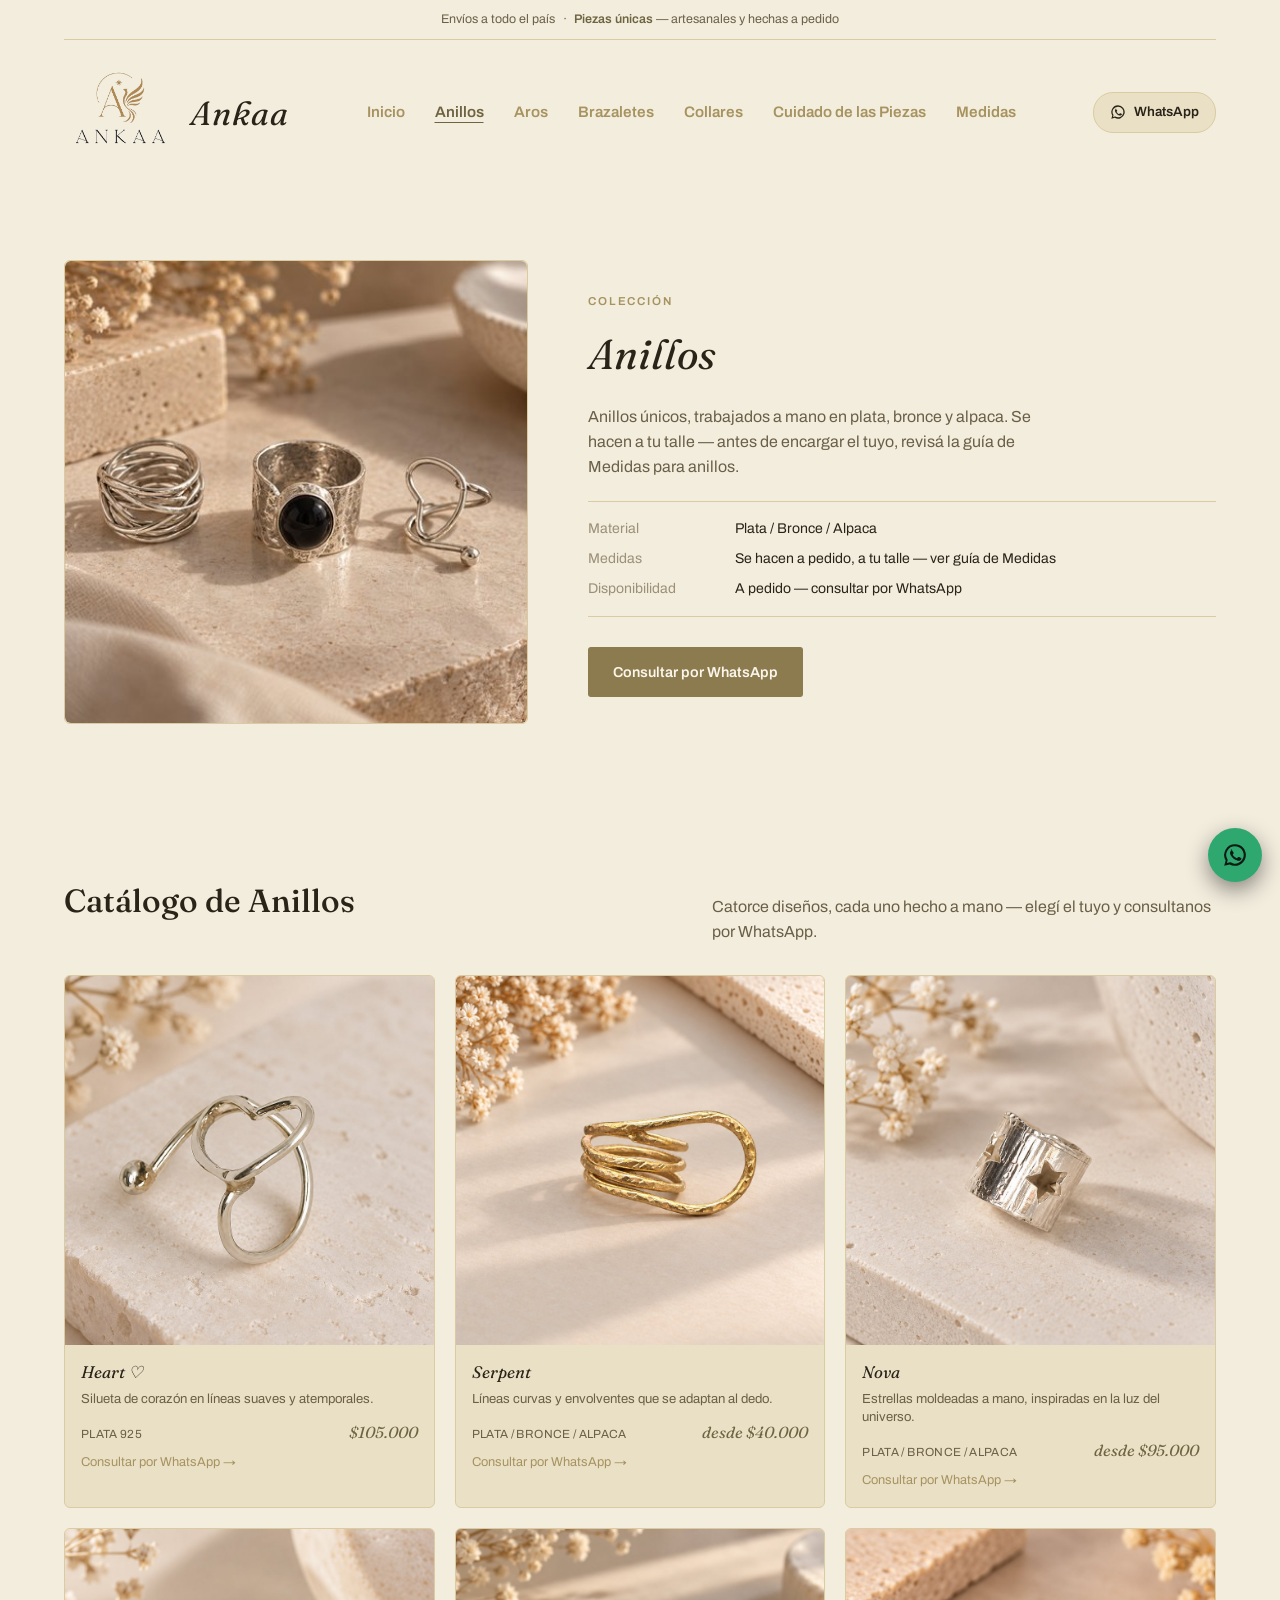
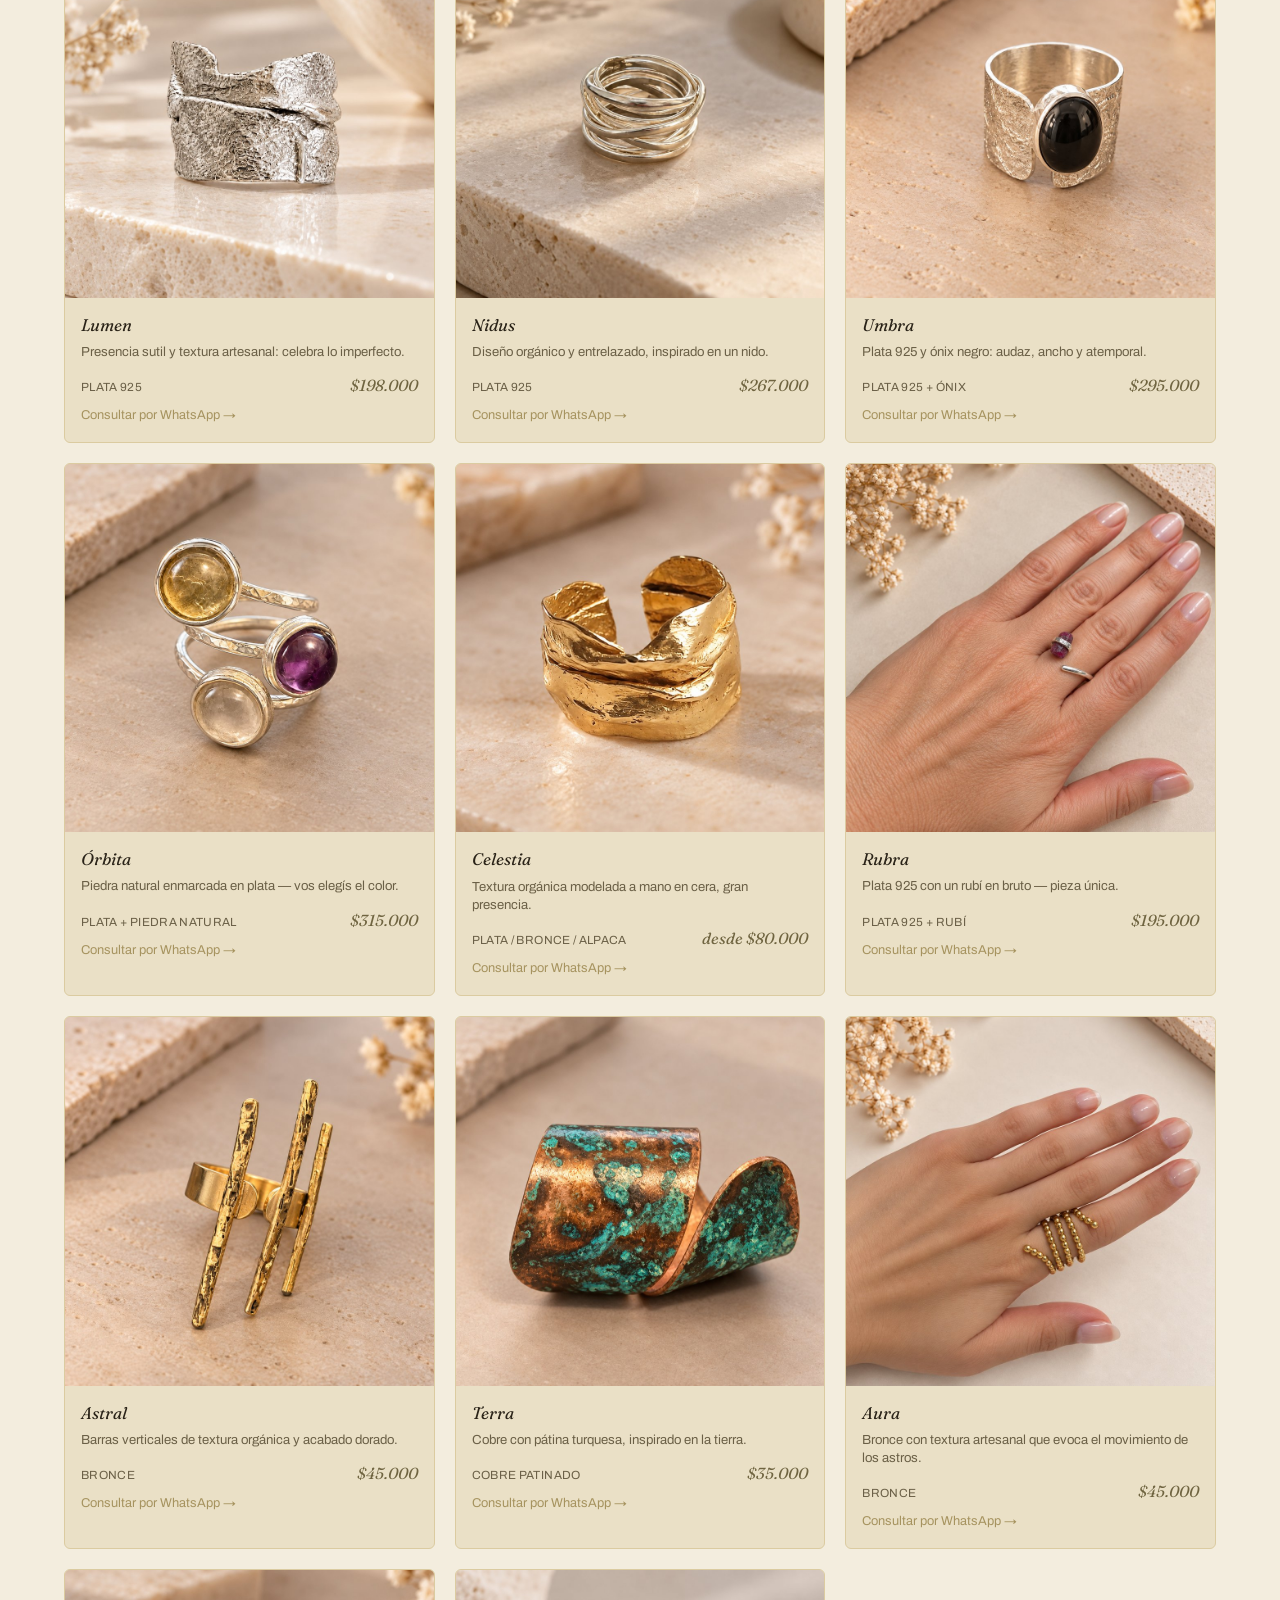
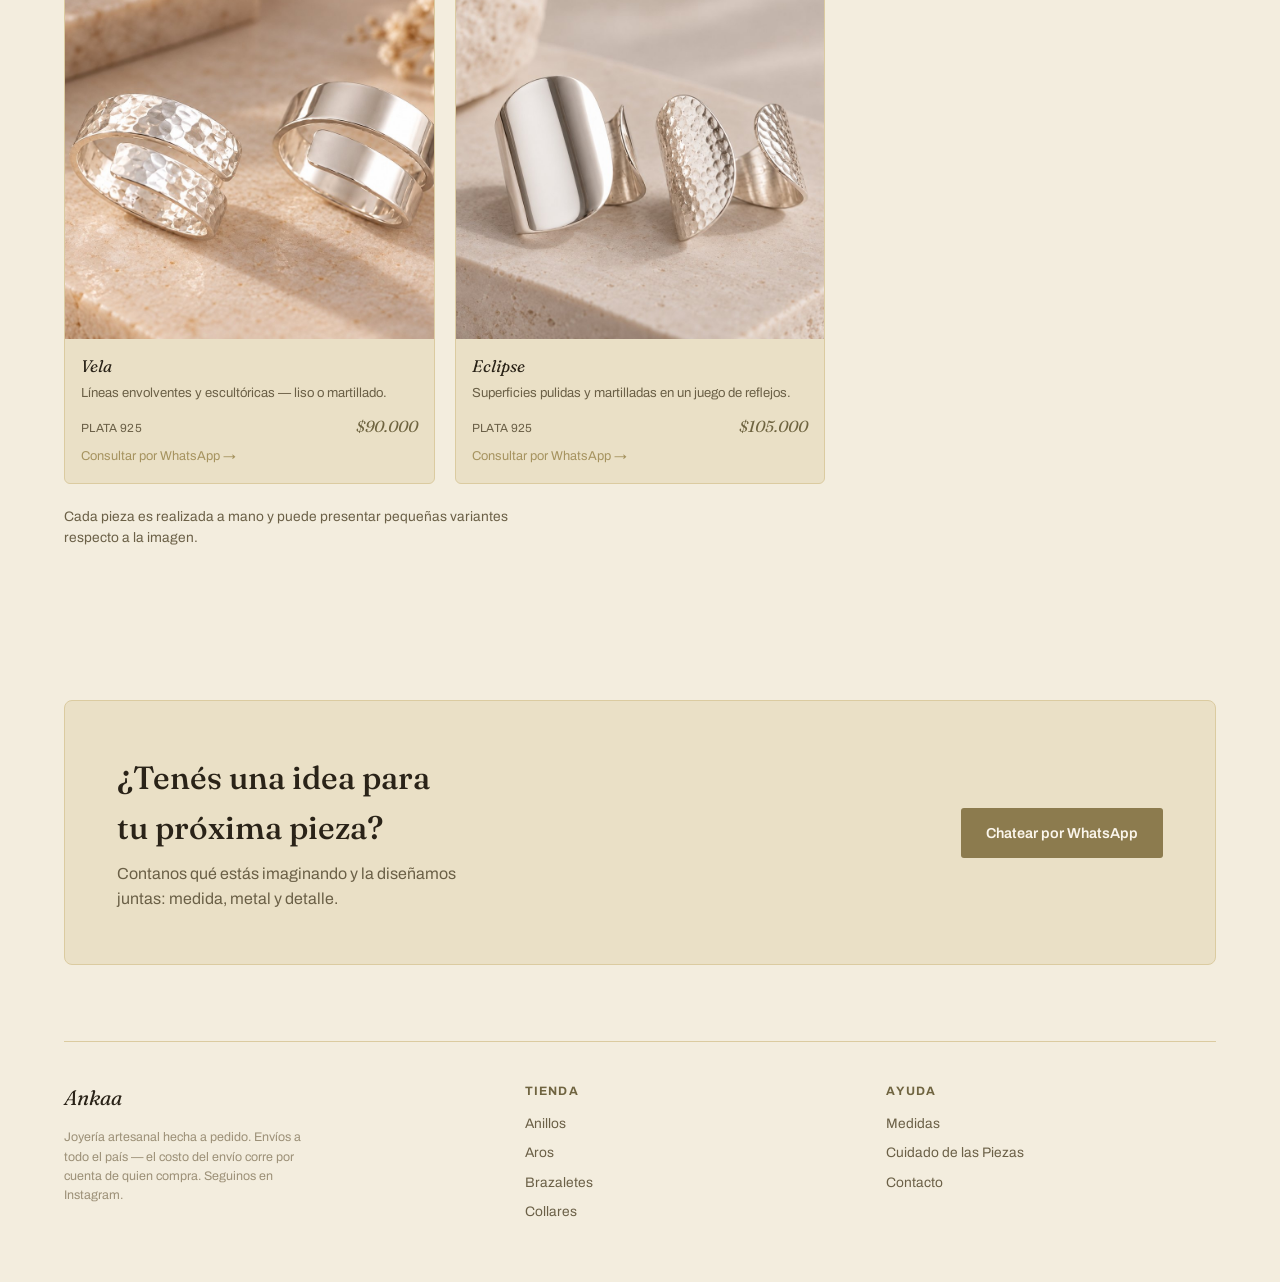
==== commit a3472b8f: "Agregado de de whatsapp e instagram" ====
--- a/anillos.html
+++ b/anillos.html
@@ -32,7 +32,7 @@
   </nav>
 
   <div class="header-actions">
-    <a class="whatsapp-pill" href="#contacto">
+    <a class="whatsapp-pill" href="https://wa.me/5491150229282?text=Hola%21%20Quiero%20hacer%20una%20consulta%20sobre%20las%20piezas%20de%20Ankaa." target="_blank" rel="noopener">
       <svg viewBox="0 0 24 24" width="16" height="16" fill="currentColor" aria-hidden="true"><path d="M12 2a10 10 0 0 0-8.6 15.1L2 22l5.1-1.3A10 10 0 1 0 12 2zm0 2a8 8 0 1 1-4.2 14.8l-.3-.2-3 .8.8-2.9-.2-.3A8 8 0 0 1 12 4zm-3 3.6c-.2 0-.5 0-.7.4-.2.3-.9.9-.9 2.1s.9 2.4 1 2.6c.1.2 1.8 2.9 4.5 4 .6.3 1.1.4 1.5.5.6.2 1.2.2 1.6.1.5-.1 1.5-.6 1.7-1.2.2-.6.2-1.1.2-1.2-.1-.1-.3-.2-.6-.3-.3-.2-1.5-.8-1.8-.8-.2-.1-.4-.1-.6.1-.2.3-.7.8-.8 1-.2.2-.3.2-.5.1-.3-.1-1.1-.4-2.1-1.3-.8-.7-1.3-1.6-1.5-1.8-.1-.2 0-.4.1-.5.1-.1.3-.3.4-.5.1-.2.2-.3.3-.5.1-.2 0-.4 0-.5C9.9 9 9.3 7.6 9 7c-.2-.4-.4-.4-.6-.4H8z"/></svg>
       WhatsApp
     </a>
@@ -63,7 +63,7 @@
           </dl>
         </div>
         <div class="hero-actions">
-          <a class="btn btn-primary" href="#contacto">Consultar por WhatsApp</a>
+          <a class="btn btn-primary" href="https://wa.me/5491150229282?text=Hola%21%20Quiero%20consultar%20por%20la%20colecci%C3%B3n%20de%20Anillos." target="_blank" rel="noopener">Consultar por WhatsApp</a>
         </div>
       </div>
     </div>
@@ -75,7 +75,7 @@
       <p class="sub">Catorce diseños, cada uno hecho a mano — elegí el tuyo y consultanos por WhatsApp.</p>
     </div>
     <div class="catalog-grid">
-      <a class="catalog-item" href="#contacto">
+      <a class="catalog-item" href="https://wa.me/5491150229282?text=Hola%21%20Quiero%20consultar%20por%3A%20Anillo%20Heart." target="_blank" rel="noopener">
         <div class="catalog-media">
           <img src="img/anillos/heart-1.jpg" alt="Anillo Heart Ankaa" loading="lazy">
           <img class="img-hover" src="img/anillos/heart-2.jpg" alt="" loading="lazy">
@@ -87,7 +87,7 @@
           <div class="cta">Consultar por WhatsApp →</div>
         </div>
       </a>
-      <a class="catalog-item" href="#contacto">
+      <a class="catalog-item" href="https://wa.me/5491150229282?text=Hola%21%20Quiero%20consultar%20por%3A%20Anillo%20Serpent." target="_blank" rel="noopener">
         <div class="catalog-media">
           <img src="img/anillos/serpent-1.jpg" alt="Anillo Serpent Ankaa" loading="lazy">
           <img class="img-hover" src="img/anillos/serpent-2.jpg" alt="" loading="lazy">
@@ -99,7 +99,7 @@
           <div class="cta">Consultar por WhatsApp →</div>
         </div>
       </a>
-      <a class="catalog-item" href="#contacto">
+      <a class="catalog-item" href="https://wa.me/5491150229282?text=Hola%21%20Quiero%20consultar%20por%3A%20Anillo%20Nova." target="_blank" rel="noopener">
         <div class="catalog-media">
           <img src="img/anillos/nova-1.jpg" alt="Anillo Nova Ankaa" loading="lazy">
         </div>
@@ -110,7 +110,7 @@
           <div class="cta">Consultar por WhatsApp →</div>
         </div>
       </a>
-      <a class="catalog-item" href="#contacto">
+      <a class="catalog-item" href="https://wa.me/5491150229282?text=Hola%21%20Quiero%20consultar%20por%3A%20Anillo%20Lumen." target="_blank" rel="noopener">
         <div class="catalog-media">
           <img src="img/anillos/lumen-1.jpg" alt="Anillo Lumen Ankaa" loading="lazy">
           <img class="img-hover" src="img/anillos/lumen-2.jpg" alt="" loading="lazy">
@@ -122,7 +122,7 @@
           <div class="cta">Consultar por WhatsApp →</div>
         </div>
       </a>
-      <a class="catalog-item" href="#contacto">
+      <a class="catalog-item" href="https://wa.me/5491150229282?text=Hola%21%20Quiero%20consultar%20por%3A%20Anillo%20Nidus." target="_blank" rel="noopener">
         <div class="catalog-media">
           <img src="img/anillos/nidus-1.jpg" alt="Anillo Nidus Ankaa" loading="lazy">
           <img class="img-hover" src="img/anillos/nidus-2.jpg" alt="" loading="lazy">
@@ -134,7 +134,7 @@
           <div class="cta">Consultar por WhatsApp →</div>
         </div>
       </a>
-      <a class="catalog-item" href="#contacto">
+      <a class="catalog-item" href="https://wa.me/5491150229282?text=Hola%21%20Quiero%20consultar%20por%3A%20Anillo%20Umbra." target="_blank" rel="noopener">
         <div class="catalog-media">
           <img src="img/anillos/umbra-1.jpg" alt="Anillo Umbra Ankaa" loading="lazy">
           <img class="img-hover" src="img/anillos/umbra-2.jpg" alt="" loading="lazy">
@@ -146,7 +146,7 @@
           <div class="cta">Consultar por WhatsApp →</div>
         </div>
       </a>
-      <a class="catalog-item" href="#contacto">
+      <a class="catalog-item" href="https://wa.me/5491150229282?text=Hola%21%20Quiero%20consultar%20por%3A%20Anillo%20%C3%93rbita." target="_blank" rel="noopener">
         <div class="catalog-media">
           <img src="img/anillos/orbita-1.jpg" alt="Anillo Órbita Ankaa" loading="lazy">
           <img class="img-hover" src="img/anillos/orbita-2.jpg" alt="" loading="lazy">
@@ -158,7 +158,7 @@
           <div class="cta">Consultar por WhatsApp →</div>
         </div>
       </a>
-      <a class="catalog-item" href="#contacto">
+      <a class="catalog-item" href="https://wa.me/5491150229282?text=Hola%21%20Quiero%20consultar%20por%3A%20Anillo%20Celestia." target="_blank" rel="noopener">
         <div class="catalog-media">
           <img src="img/anillos/celestia-1.jpg" alt="Anillo Celestia Ankaa" loading="lazy">
         </div>
@@ -169,7 +169,7 @@
           <div class="cta">Consultar por WhatsApp →</div>
         </div>
       </a>
-      <a class="catalog-item" href="#contacto">
+      <a class="catalog-item" href="https://wa.me/5491150229282?text=Hola%21%20Quiero%20consultar%20por%3A%20Anillo%20Rubra." target="_blank" rel="noopener">
         <div class="catalog-media">
           <img src="img/anillos/rubra-1.jpg" alt="Anillo Rubra Ankaa" loading="lazy">
         </div>
@@ -180,7 +180,7 @@
           <div class="cta">Consultar por WhatsApp →</div>
         </div>
       </a>
-      <a class="catalog-item" href="#contacto">
+      <a class="catalog-item" href="https://wa.me/5491150229282?text=Hola%21%20Quiero%20consultar%20por%3A%20Anillo%20Astral." target="_blank" rel="noopener">
         <div class="catalog-media">
           <img src="img/anillos/astral-1.jpg" alt="Anillo Astral Ankaa" loading="lazy">
           <img class="img-hover" src="img/anillos/astral-2.jpg" alt="" loading="lazy">
@@ -192,7 +192,7 @@
           <div class="cta">Consultar por WhatsApp →</div>
         </div>
       </a>
-      <a class="catalog-item" href="#contacto">
+      <a class="catalog-item" href="https://wa.me/5491150229282?text=Hola%21%20Quiero%20consultar%20por%3A%20Anillo%20Terra." target="_blank" rel="noopener">
         <div class="catalog-media">
           <img src="img/anillos/terra-1.jpg" alt="Anillo Terra Ankaa" loading="lazy">
           <img class="img-hover" src="img/anillos/terra-2.jpg" alt="" loading="lazy">
@@ -204,7 +204,7 @@
           <div class="cta">Consultar por WhatsApp →</div>
         </div>
       </a>
-      <a class="catalog-item" href="#contacto">
+      <a class="catalog-item" href="https://wa.me/5491150229282?text=Hola%21%20Quiero%20consultar%20por%3A%20Anillo%20Aura." target="_blank" rel="noopener">
         <div class="catalog-media">
           <img src="img/anillos/aura-1.jpg" alt="Anillo Aura Ankaa" loading="lazy">
         </div>
@@ -215,7 +215,7 @@
           <div class="cta">Consultar por WhatsApp →</div>
         </div>
       </a>
-      <a class="catalog-item" href="#contacto">
+      <a class="catalog-item" href="https://wa.me/5491150229282?text=Hola%21%20Quiero%20consultar%20por%3A%20Anillo%20Vela." target="_blank" rel="noopener">
         <div class="catalog-media">
           <img src="img/anillos/vela-1.jpg" alt="Anillo Vela Ankaa" loading="lazy">
           <img class="img-hover" src="img/anillos/vela-2.jpg" alt="" loading="lazy">
@@ -227,7 +227,7 @@
           <div class="cta">Consultar por WhatsApp →</div>
         </div>
       </a>
-      <a class="catalog-item" href="#contacto">
+      <a class="catalog-item" href="https://wa.me/5491150229282?text=Hola%21%20Quiero%20consultar%20por%3A%20Anillo%20Eclipse." target="_blank" rel="noopener">
         <div class="catalog-media">
           <img src="img/anillos/eclipse-1.jpg" alt="Anillo Eclipse Ankaa" loading="lazy">
         </div>
@@ -247,7 +247,7 @@
         <h2>¿Tenés una idea para tu próxima pieza?</h2>
         <p>Contanos qué estás imaginando y la diseñamos juntas: medida, metal y detalle.</p>
       </div>
-      <a class="btn btn-primary" href="#">Chatear por WhatsApp</a>
+      <a class="btn btn-primary" href="https://wa.me/5491150229282?text=Hola%21%20Quiero%20hacer%20una%20consulta%20sobre%20las%20piezas%20de%20Ankaa." target="_blank" rel="noopener">Chatear por WhatsApp</a>
     </div>
   </section>
 </main>
@@ -255,7 +255,7 @@
 <footer>
   <div>
     <div class="foot-brand">Ankaa</div>
-    <p class="foot-fine">Joyería artesanal hecha a pedido. Envíos a todo el país — el costo del envío corre por cuenta de quien compra. Seguinos pronto en Instagram.</p>
+    <p class="foot-fine">Joyería artesanal hecha a pedido. Envíos a todo el país — el costo del envío corre por cuenta de quien compra. Seguinos en <a href="https://www.instagram.com/ankaa.collection/" target="_blank" rel="noopener">Instagram</a>.</p>
   </div>
   <div>
     <h4>Tienda</h4>
@@ -276,7 +276,7 @@
   </div>
 </footer>
 
-<a class="float-wa" href="#contacto" aria-label="Chatear por WhatsApp">
+<a class="float-wa" href="https://wa.me/5491150229282?text=Hola%21%20Quiero%20hacer%20una%20consulta%20sobre%20las%20piezas%20de%20Ankaa." target="_blank" rel="noopener" aria-label="Chatear por WhatsApp">
   <svg viewBox="0 0 24 24" fill="#0b1a12" aria-hidden="true"><path d="M12 2a10 10 0 0 0-8.6 15.1L2 22l5.1-1.3A10 10 0 1 0 12 2zm0 2a8 8 0 1 1-4.2 14.8l-.3-.2-3 .8.8-2.9-.2-.3A8 8 0 0 1 12 4zm-3 3.6c-.2 0-.5 0-.7.4-.2.3-.9.9-.9 2.1s.9 2.4 1 2.6c.1.2 1.8 2.9 4.5 4 .6.3 1.1.4 1.5.5.6.2 1.2.2 1.6.1.5-.1 1.5-.6 1.7-1.2.2-.6.2-1.1.2-1.2-.1-.1-.3-.2-.6-.3-.3-.2-1.5-.8-1.8-.8-.2-.1-.4-.1-.6.1-.2.3-.7.8-.8 1-.2.2-.3.2-.5.1-.3-.1-1.1-.4-2.1-1.3-.8-.7-1.3-1.6-1.5-1.8-.1-.2 0-.4.1-.5.1-.1.3-.3.4-.5.1-.2.2-.3.3-.5.1-.2 0-.4 0-.5C9.9 9 9.3 7.6 9 7c-.2-.4-.4-.4-.6-.4H8z"/></svg>
 </a>
 
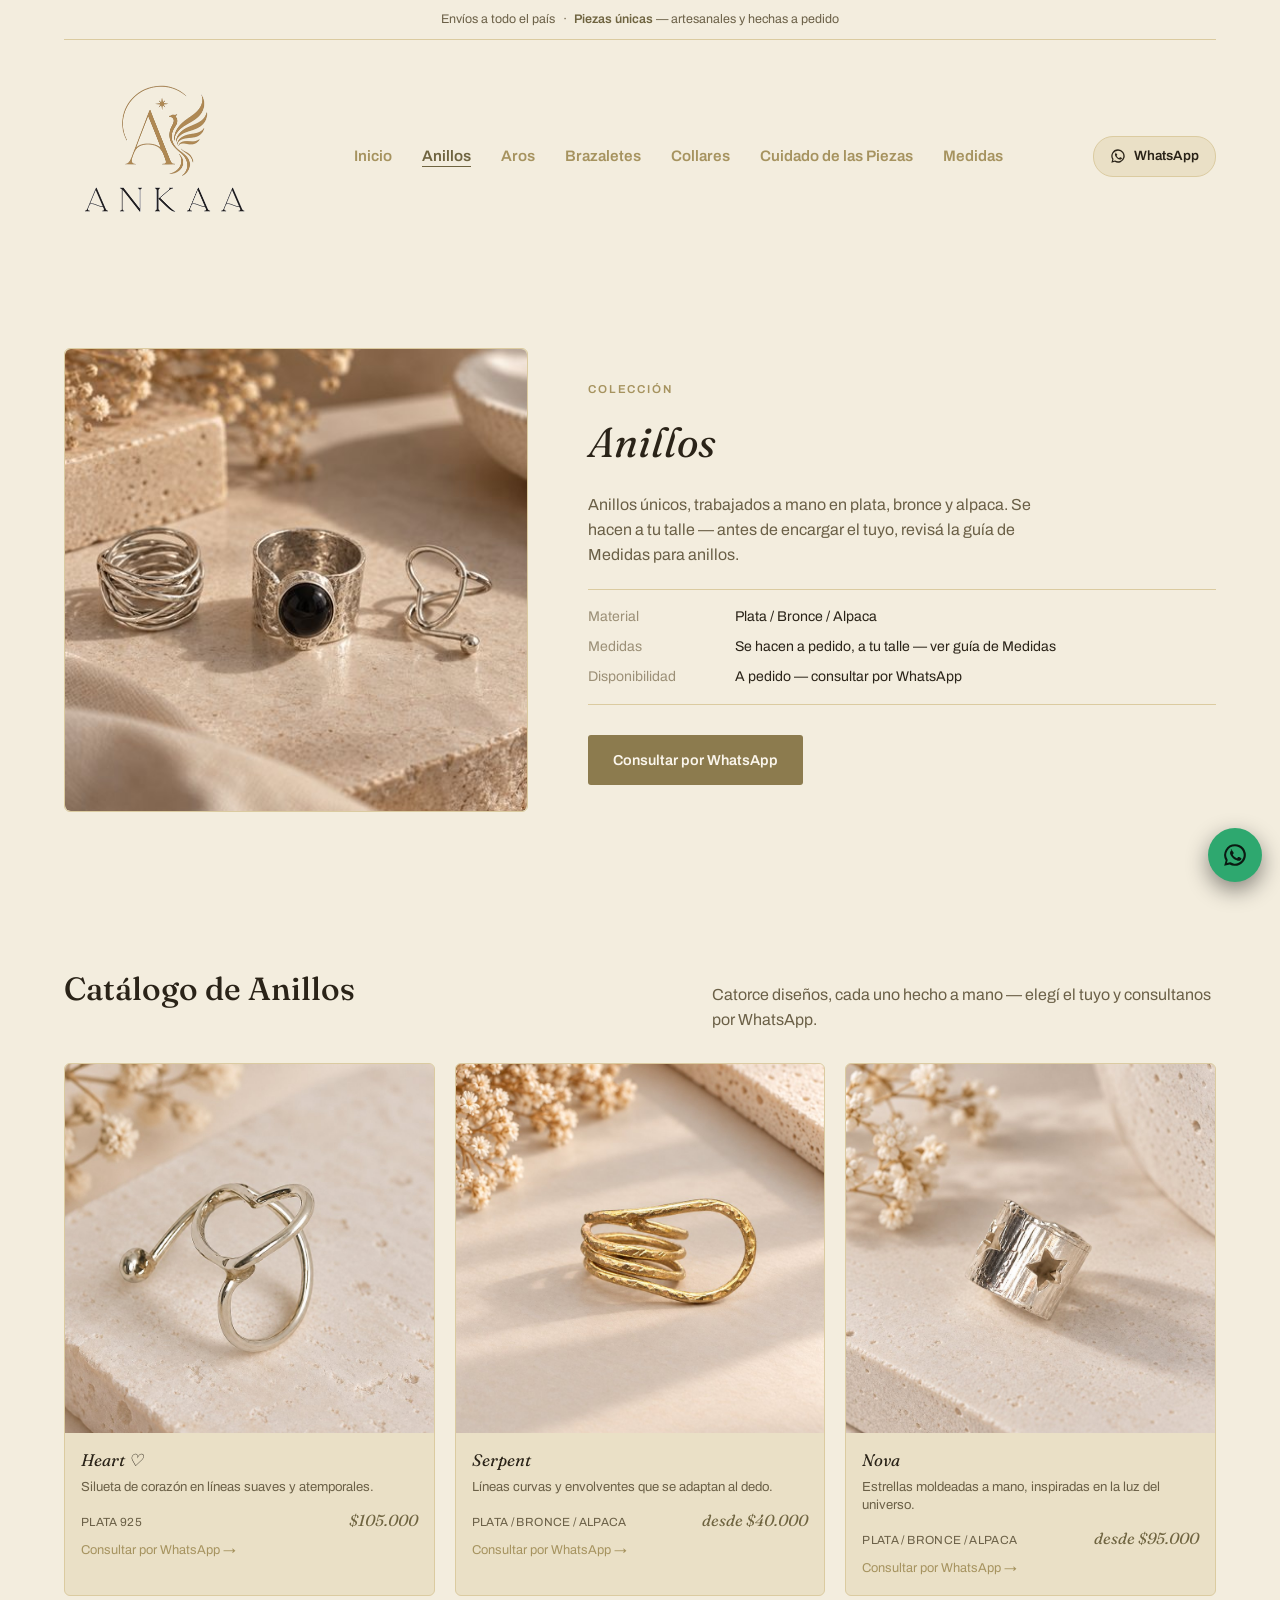
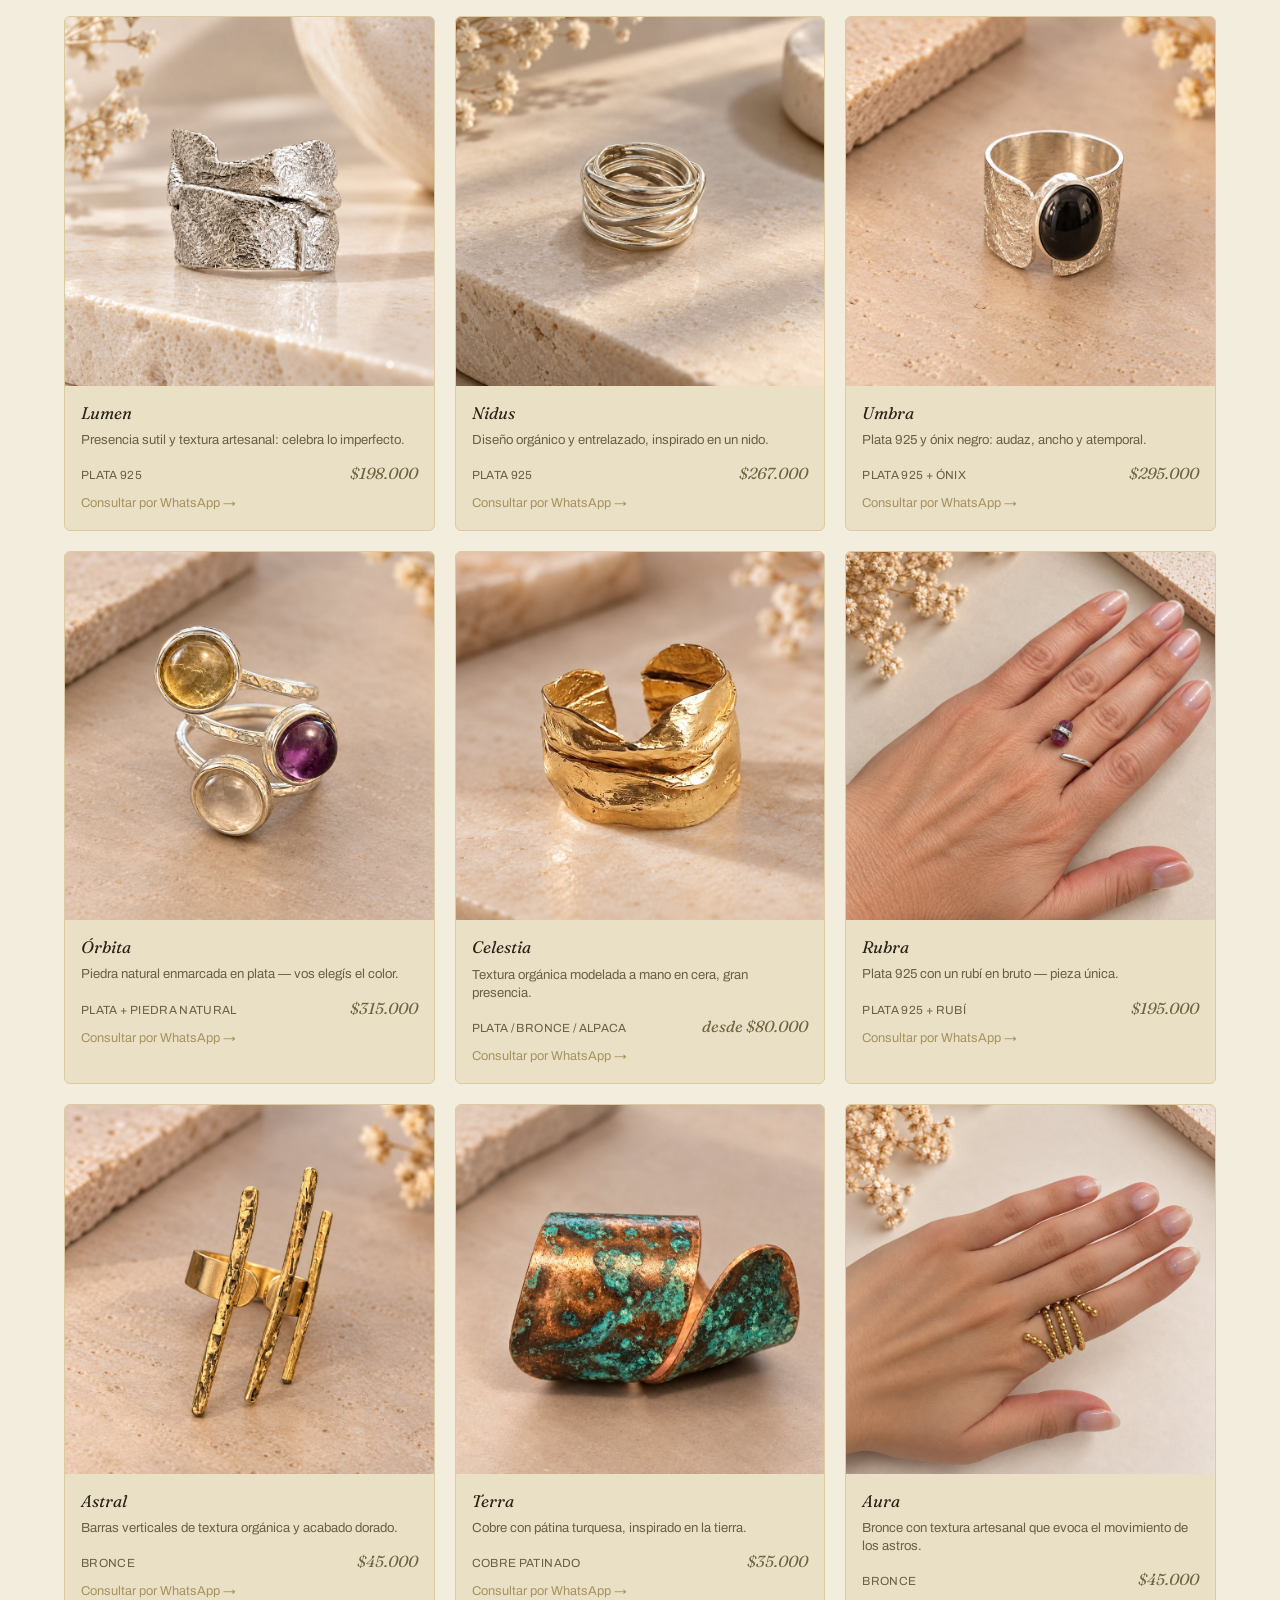
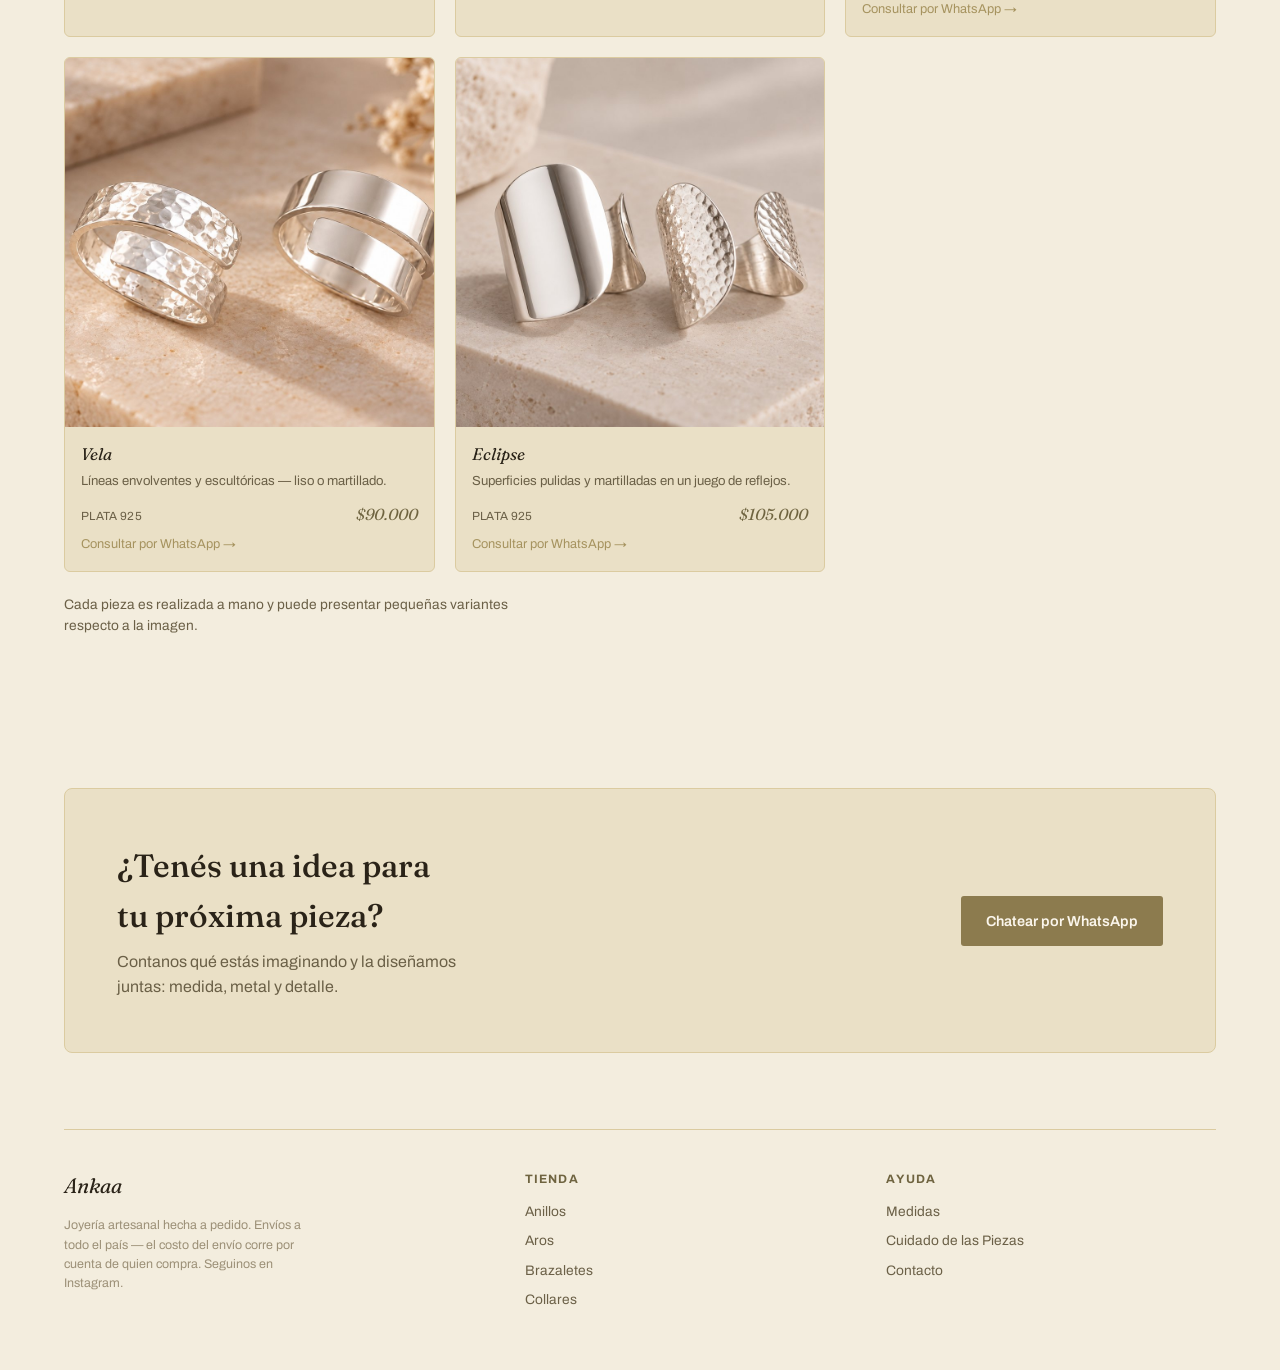
==== commit 0ae78530: "Correccion de logo" ====
--- a/anillos.html
+++ b/anillos.html
@@ -18,7 +18,6 @@
 <header class="site">
   <a class="logo" href="index.html" aria-label="Ankaa, inicio">
     <img src="img/logo.png" alt="Ankaa">
-    Ankaa
   </a>
 
   <nav class="categories" aria-label="Secciones">
--- a/css/style.css
+++ b/css/style.css
@@ -108,8 +108,8 @@
   text-decoration: none;
 }
 .logo img {
-  width: clamp(80px, 9vw, 112px);
-  height: clamp(80px, 9vw, 112px);
+  width: clamp(200px, 9vw, 112px);
+  height: clamp(200px, 9vw, 112px);
   object-fit: contain;
   flex: none;
 }
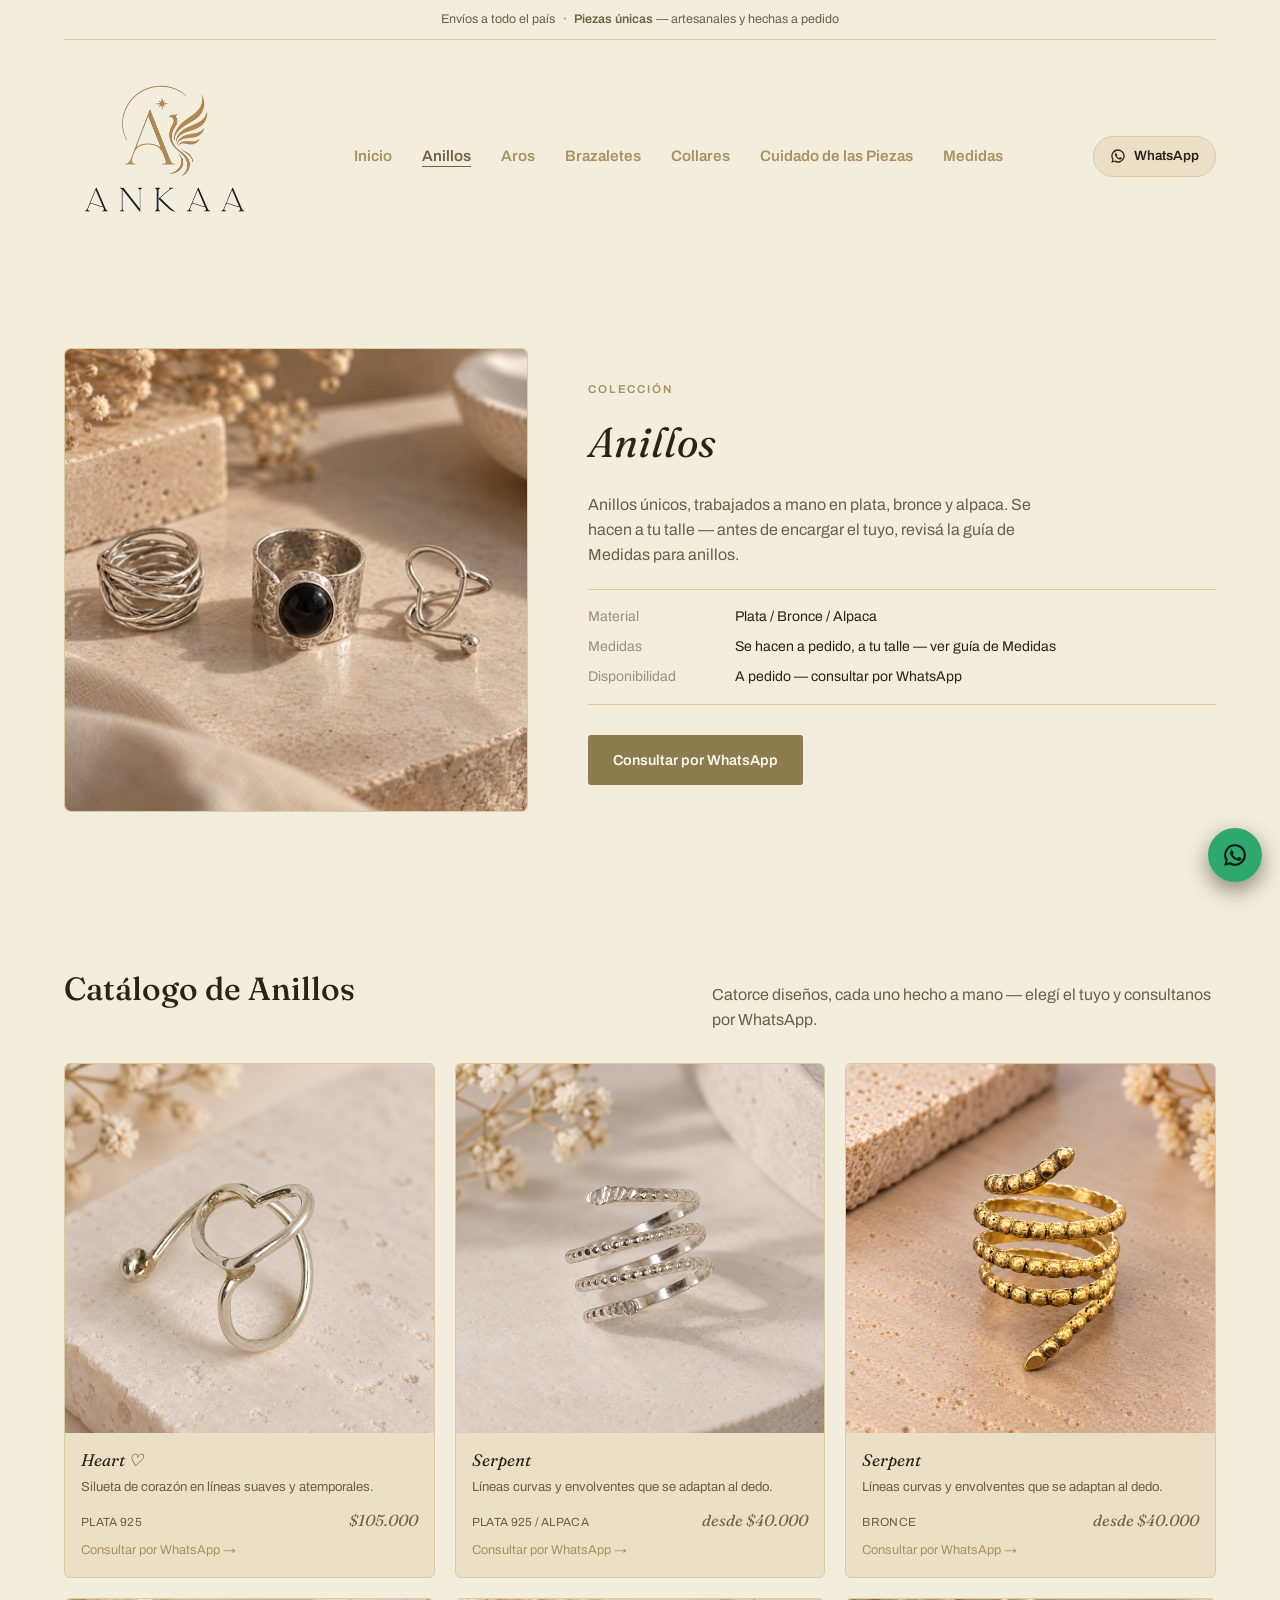
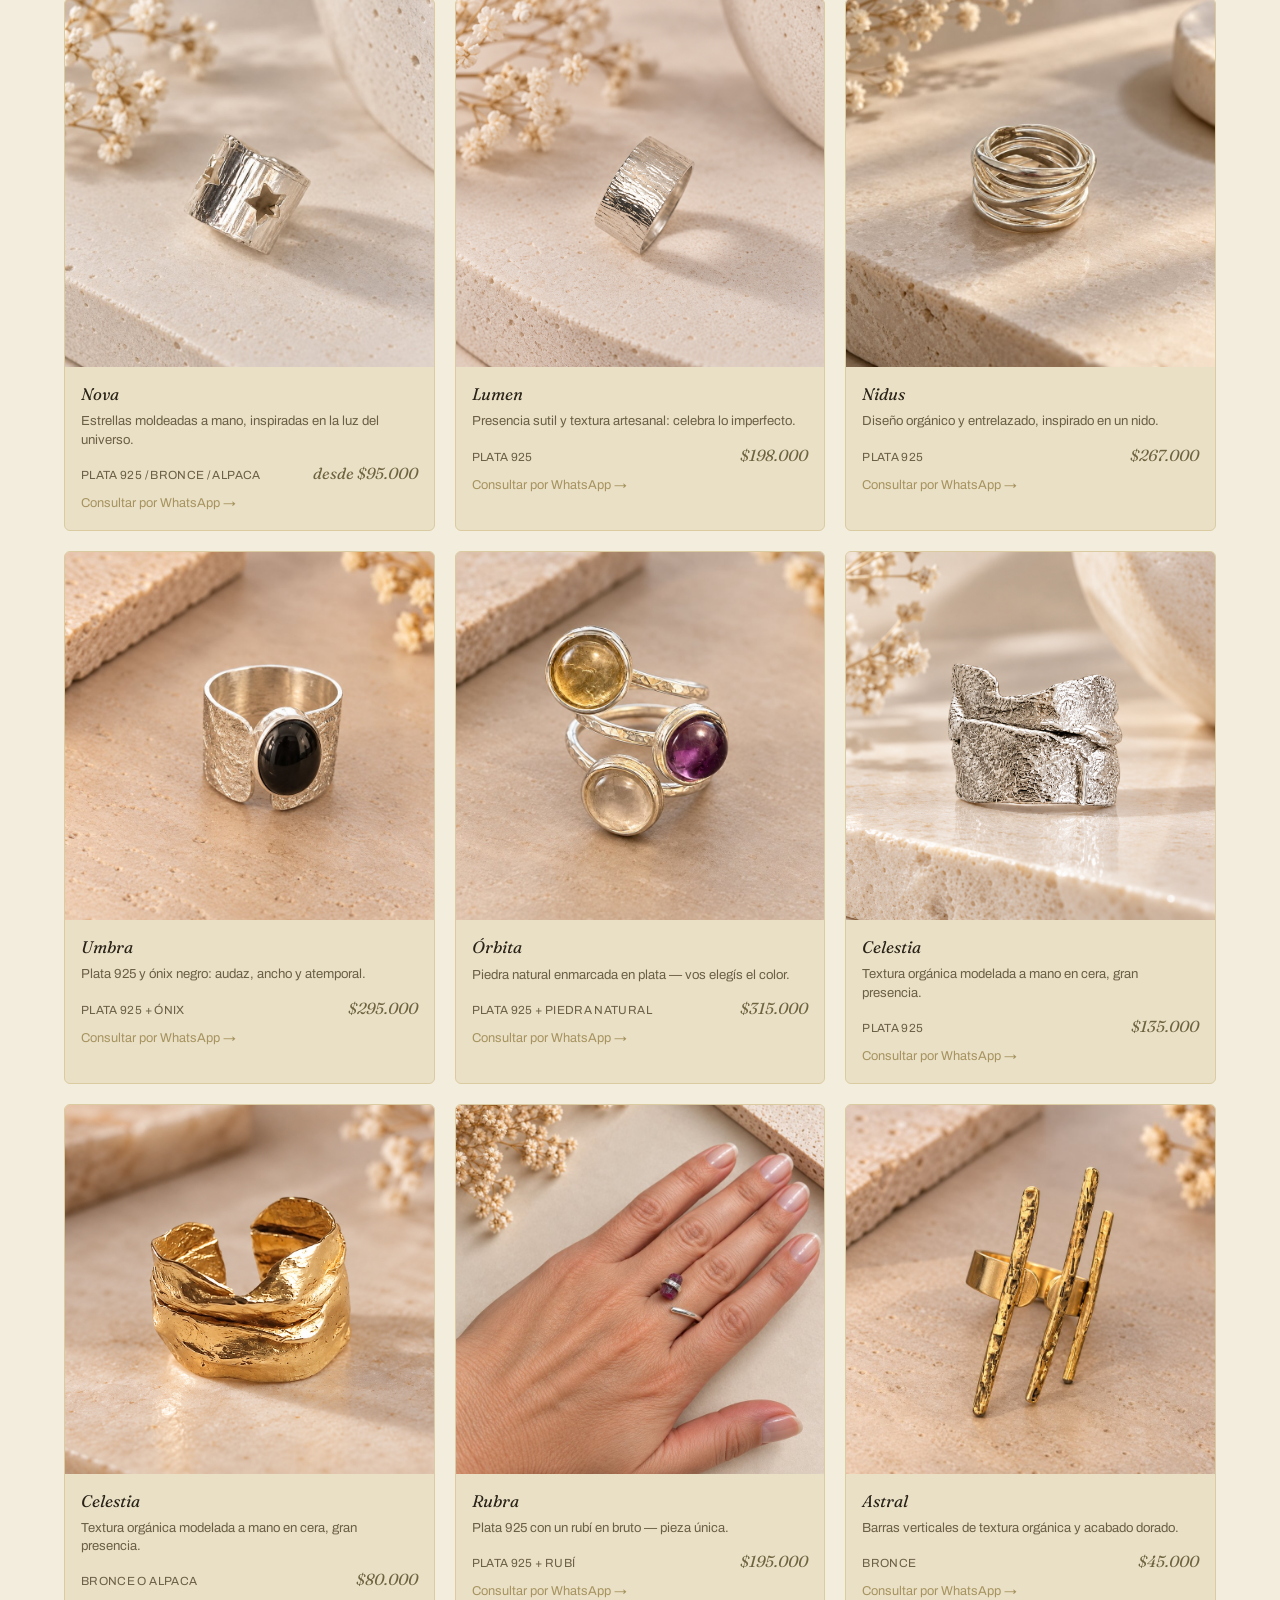
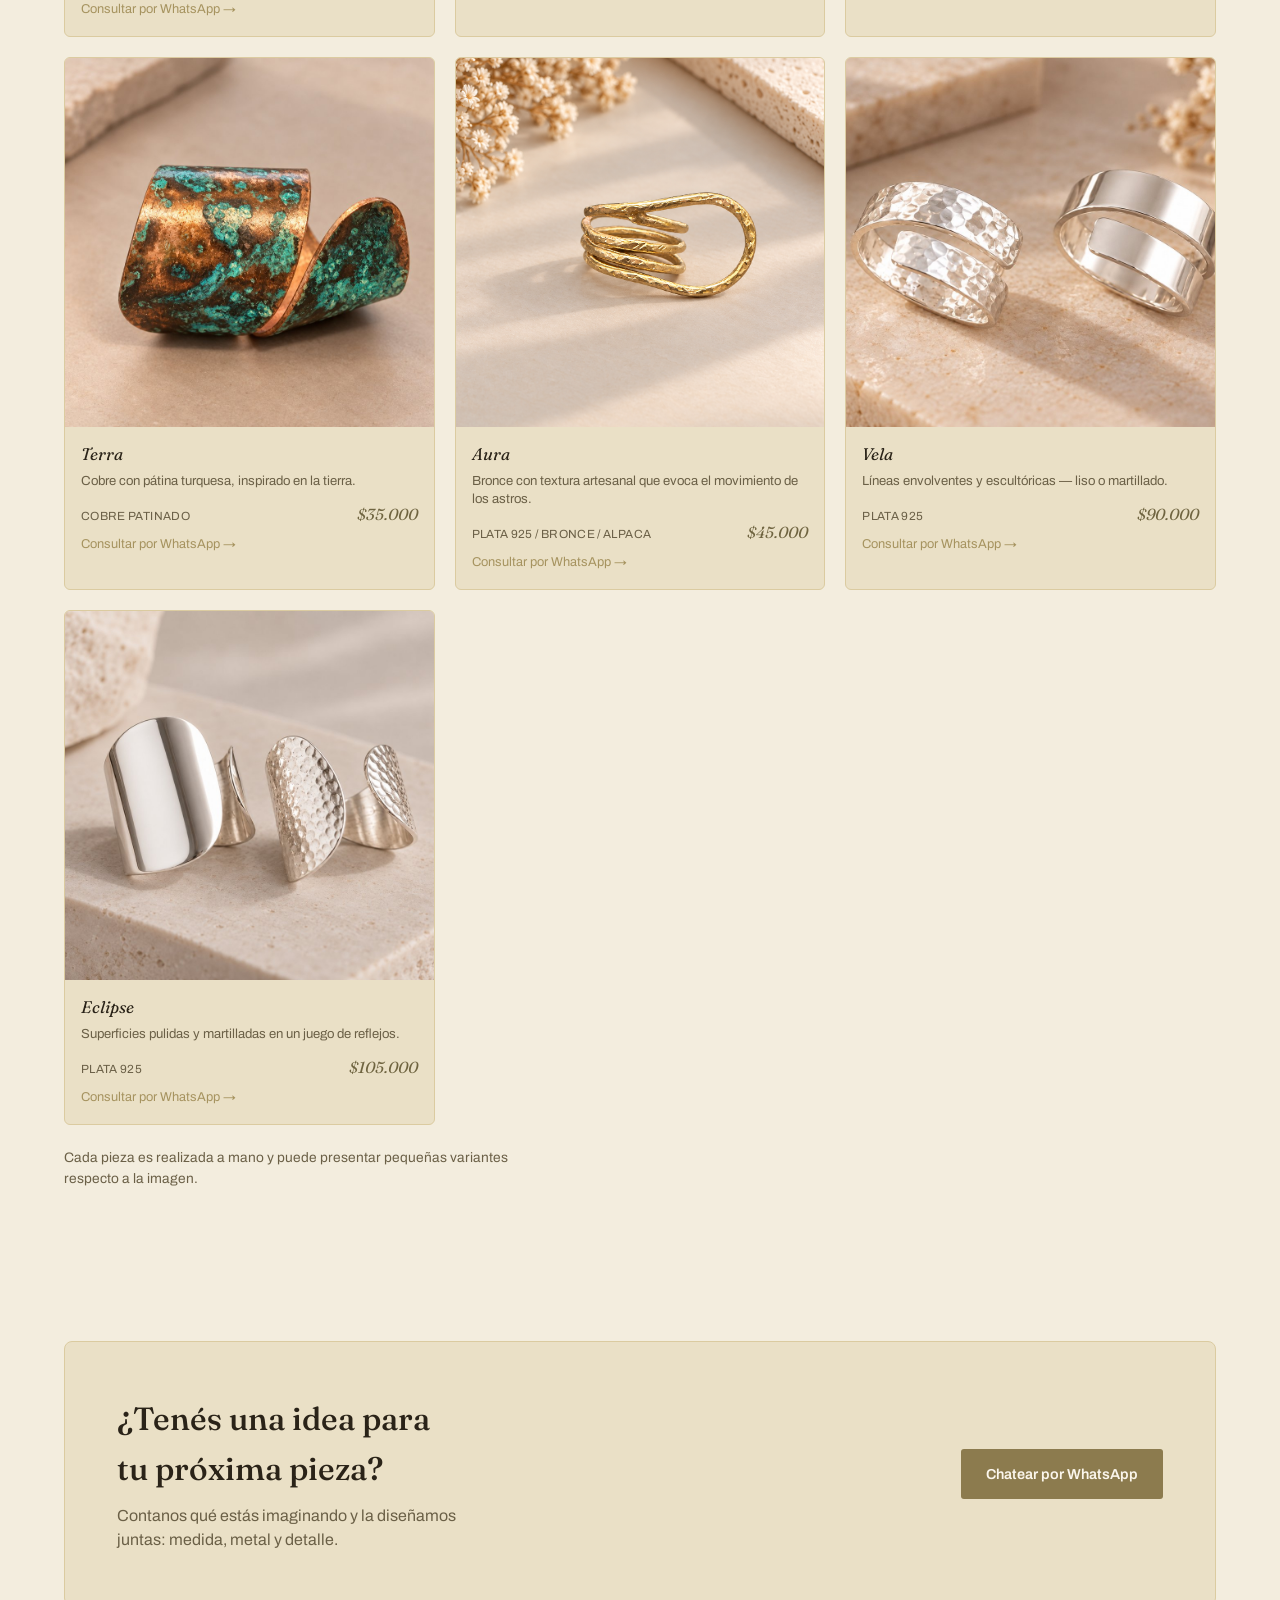
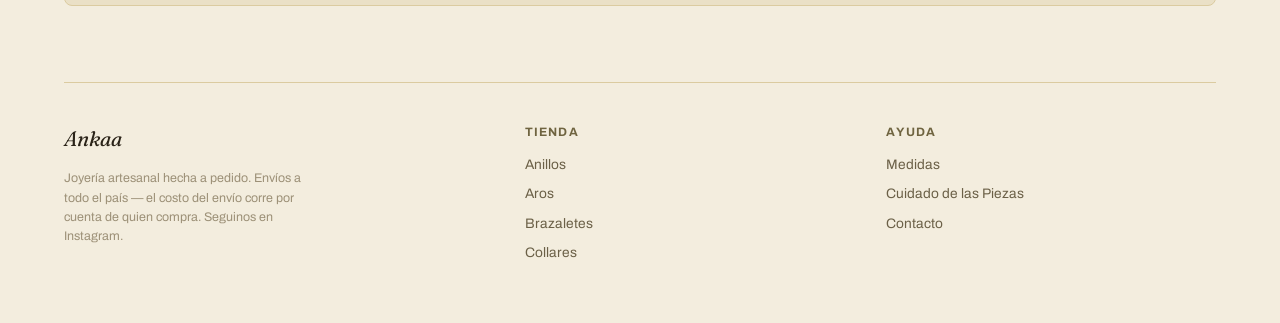
==== commit b20e21c5: "Correccion de anillos" ====
--- a/anillos.html
+++ b/anillos.html
@@ -86,32 +86,48 @@
           <div class="cta">Consultar por WhatsApp →</div>
         </div>
       </a>
+      
       <a class="catalog-item" href="https://wa.me/5491150229282?text=Hola%21%20Quiero%20consultar%20por%3A%20Anillo%20Serpent." target="_blank" rel="noopener">
         <div class="catalog-media">
-          <img src="img/anillos/serpent-1.jpg" alt="Anillo Serpent Ankaa" loading="lazy">
-          <img class="img-hover" src="img/anillos/serpent-2.jpg" alt="" loading="lazy">
+          <img src="img/anillos/2. Anillo Serpent Plata.PNG" alt="Anillo Serpent Ankaa" loading="lazy">
+          <img class="img-hover" src="img/anillos/2.Anillo Serpent Plata Foto 1.PNG" alt="" loading="lazy">
         </div>
         <div class="catalog-cap">
           <div class="name">Serpent</div>
           <p class="tagline">Líneas curvas y envolventes que se adaptan al dedo.</p>
-          <div class="meta"><span>Plata / Bronce / Alpaca</span><span class="price">desde $40.000</span></div>
-          <div class="cta">Consultar por WhatsApp →</div>
-        </div>
-      </a>
+          <div class="meta"><span>Plata 925 / Alpaca</span><span class="price">desde $40.000</span></div>
+          <div class="cta">Consultar por WhatsApp →</div>
+        </div>
+      </a>
+      
+      <a class="catalog-item" href="https://wa.me/5491150229282?text=Hola%21%20Quiero%20consultar%20por%3A%20Anillo%20Serpent." target="_blank" rel="noopener">
+        <div class="catalog-media">
+          <img src="img/anillos/2. Anillo Serpent Bronce Foto 1.PNG" alt="Anillo Serpent Ankaa" loading="lazy">
+          <img class="img-hover" src="img/anillos/2. Anillo Serpent Bronce Foto 2.PNG" alt="" loading="lazy">
+        </div>
+        <div class="catalog-cap">
+          <div class="name">Serpent</div>
+          <p class="tagline">Líneas curvas y envolventes que se adaptan al dedo.</p>
+          <div class="meta"><span>Bronce</span><span class="price">desde $40.000</span></div>
+          <div class="cta">Consultar por WhatsApp →</div>
+        </div>
+      </a>
+
       <a class="catalog-item" href="https://wa.me/5491150229282?text=Hola%21%20Quiero%20consultar%20por%3A%20Anillo%20Nova." target="_blank" rel="noopener">
         <div class="catalog-media">
-          <img src="img/anillos/nova-1.jpg" alt="Anillo Nova Ankaa" loading="lazy">
+          <img src="img/anillos/nova-1.jpg" alt="" loading="lazy">
+          <img class="img-hover" src="img/anillos/3. Anillo Nova Foto 2.PNG" alt="" loading="lazy">
         </div>
         <div class="catalog-cap">
           <div class="name">Nova</div>
           <p class="tagline">Estrellas moldeadas a mano, inspiradas en la luz del universo.</p>
-          <div class="meta"><span>Plata / Bronce / Alpaca</span><span class="price">desde $95.000</span></div>
+          <div class="meta"><span>Plata 925 / Bronce / Alpaca</span><span class="price">desde $95.000</span></div>
           <div class="cta">Consultar por WhatsApp →</div>
         </div>
       </a>
       <a class="catalog-item" href="https://wa.me/5491150229282?text=Hola%21%20Quiero%20consultar%20por%3A%20Anillo%20Lumen." target="_blank" rel="noopener">
         <div class="catalog-media">
-          <img src="img/anillos/lumen-1.jpg" alt="Anillo Lumen Ankaa" loading="lazy">
+          <img src="img/anillos/4. Anillo Lumen Foto 1.png" alt="Anillo Lumen Ankaa" loading="lazy">
           <img class="img-hover" src="img/anillos/lumen-2.jpg" alt="" loading="lazy">
         </div>
         <div class="catalog-cap">
@@ -153,21 +169,36 @@
         <div class="catalog-cap">
           <div class="name">Órbita</div>
           <p class="tagline">Piedra natural enmarcada en plata — vos elegís el color.</p>
-          <div class="meta"><span>Plata + piedra natural</span><span class="price">$315.000</span></div>
+          <div class="meta"><span>Plata 925 + piedra natural</span><span class="price">$315.000</span></div>
           <div class="cta">Consultar por WhatsApp →</div>
         </div>
       </a>
       <a class="catalog-item" href="https://wa.me/5491150229282?text=Hola%21%20Quiero%20consultar%20por%3A%20Anillo%20Celestia." target="_blank" rel="noopener">
         <div class="catalog-media">
-          <img src="img/anillos/celestia-1.jpg" alt="Anillo Celestia Ankaa" loading="lazy">
+          <img src="img/anillos/8. Anillo Celestia. Foto 1.PNG" alt="" loading="lazy">
+          <img class="img-hover" src="img/anillos/8. Anillo Celestia. Foto 2.PNG" alt="" loading="lazy">
         </div>
         <div class="catalog-cap">
           <div class="name">Celestia</div>
           <p class="tagline">Textura orgánica modelada a mano en cera, gran presencia.</p>
-          <div class="meta"><span>Plata / Bronce / Alpaca</span><span class="price">desde $80.000</span></div>
-          <div class="cta">Consultar por WhatsApp →</div>
-        </div>
-      </a>
+          <div class="meta"><span>Plata 925</span><span class="price">$135.000</span></div>
+          <div class="cta">Consultar por WhatsApp →</div>
+        </div>
+      </a>
+
+      <a class="catalog-item" href="https://wa.me/5491150229282?text=Hola%21%20Quiero%20consultar%20por%3A%20Anillo%20Celestia." target="_blank" rel="noopener">
+        <div class="catalog-media">
+          <img src="img/anillos/8. Anillo Celestia Bronce.PNG" alt="" loading="lazy">
+          <img class="img-hover" src="img/anillos/8. Anillo Celestia. Foto 2.PNG" alt="" loading="lazy">
+        </div>
+        <div class="catalog-cap">
+          <div class="name">Celestia</div>
+          <p class="tagline">Textura orgánica modelada a mano en cera, gran presencia.</p>
+          <div class="meta"><span>Bronce o Alpaca</span><span class="price">$80.000</span></div>
+          <div class="cta">Consultar por WhatsApp →</div>
+        </div>
+      </a>
+
       <a class="catalog-item" href="https://wa.me/5491150229282?text=Hola%21%20Quiero%20consultar%20por%3A%20Anillo%20Rubra." target="_blank" rel="noopener">
         <div class="catalog-media">
           <img src="img/anillos/rubra-1.jpg" alt="Anillo Rubra Ankaa" loading="lazy">
@@ -205,19 +236,19 @@
       </a>
       <a class="catalog-item" href="https://wa.me/5491150229282?text=Hola%21%20Quiero%20consultar%20por%3A%20Anillo%20Aura." target="_blank" rel="noopener">
         <div class="catalog-media">
-          <img src="img/anillos/aura-1.jpg" alt="Anillo Aura Ankaa" loading="lazy">
+          <img src="img/anillos/12. Anillo Aura Foto 1.PNG" alt="Anillo Aura Ankaa" loading="lazy">
+          <img class="img-hover" src="img/anillos/12. Anillo Aura. Foto2.PNG" alt="Anillo Aura Ankaa" loading="lazy">
         </div>
         <div class="catalog-cap">
           <div class="name">Aura</div>
           <p class="tagline">Bronce con textura artesanal que evoca el movimiento de los astros.</p>
-          <div class="meta"><span>Bronce</span><span class="price">$45.000</span></div>
+          <div class="meta"><span>Plata 925 / Bronce / Alpaca</span><span class="price">$45.000</span></div>
           <div class="cta">Consultar por WhatsApp →</div>
         </div>
       </a>
       <a class="catalog-item" href="https://wa.me/5491150229282?text=Hola%21%20Quiero%20consultar%20por%3A%20Anillo%20Vela." target="_blank" rel="noopener">
         <div class="catalog-media">
           <img src="img/anillos/vela-1.jpg" alt="Anillo Vela Ankaa" loading="lazy">
-          <img class="img-hover" src="img/anillos/vela-2.jpg" alt="" loading="lazy">
         </div>
         <div class="catalog-cap">
           <div class="name">Vela</div>
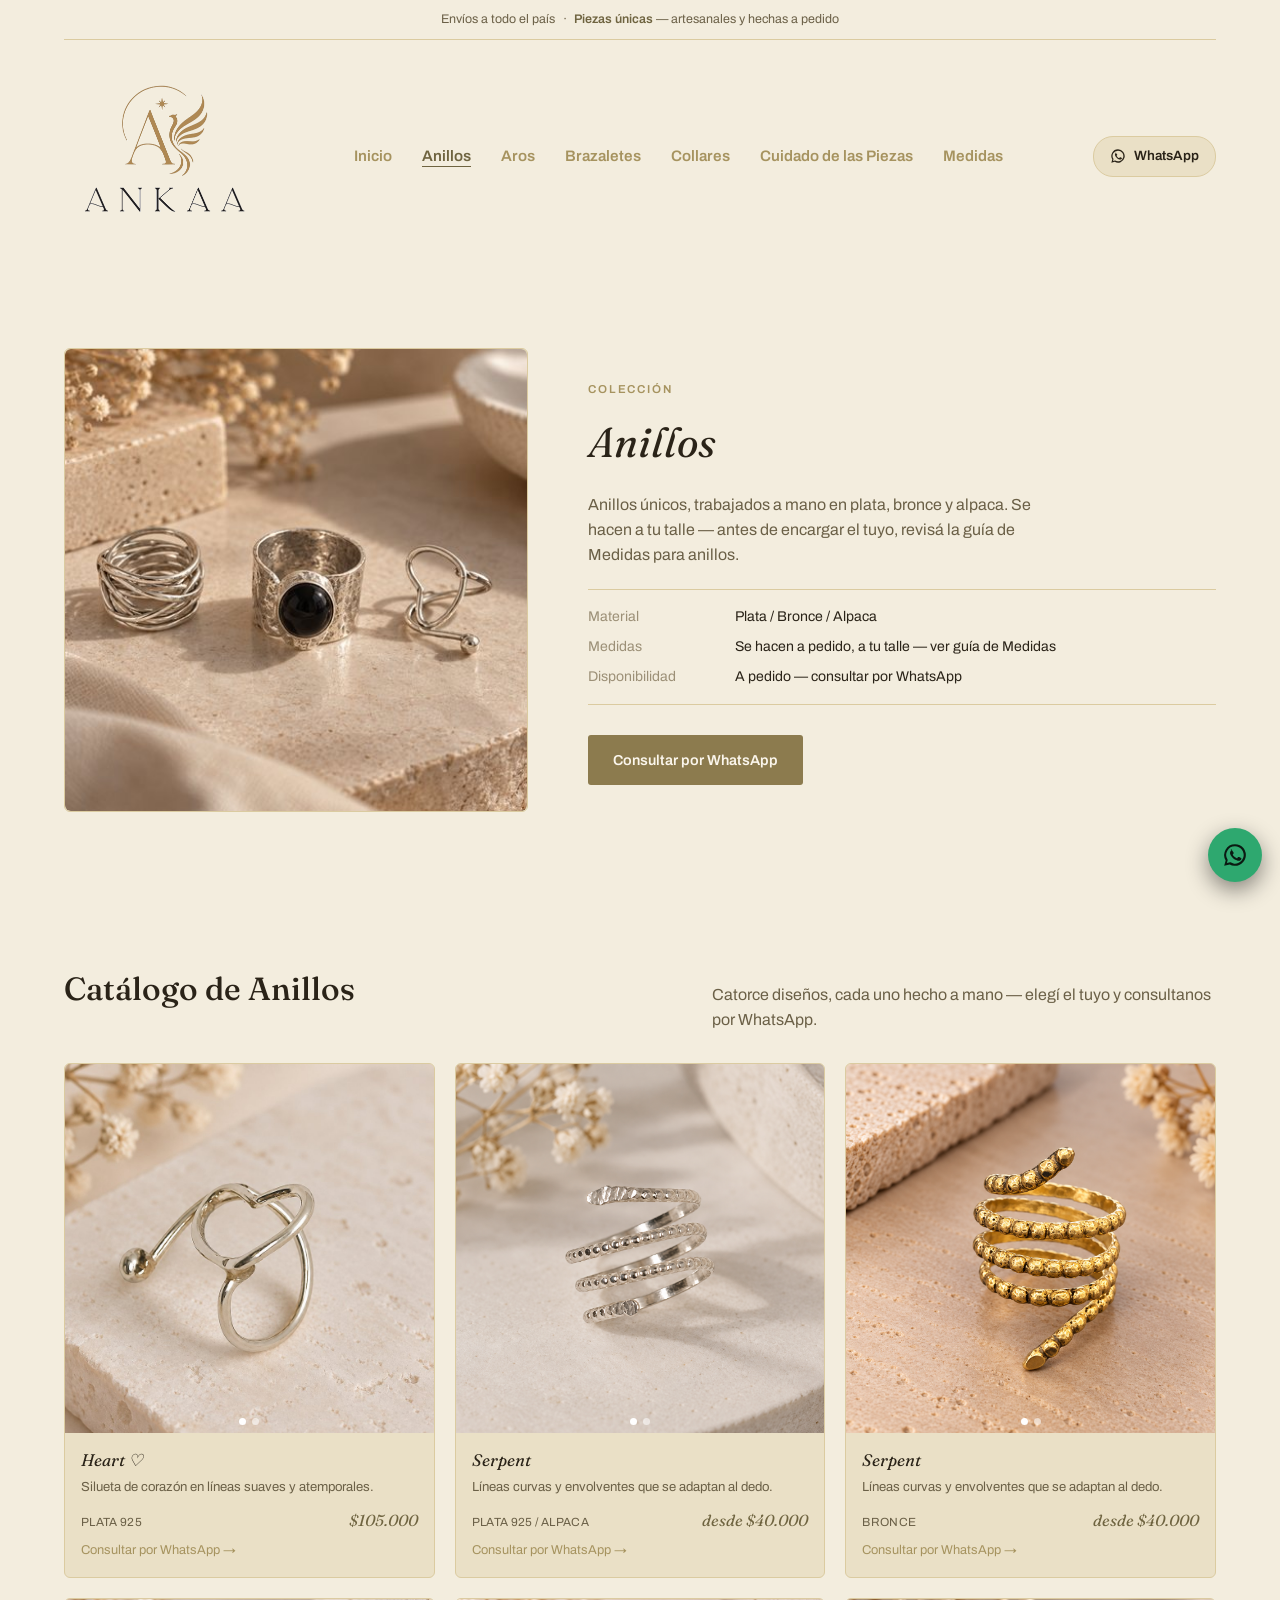
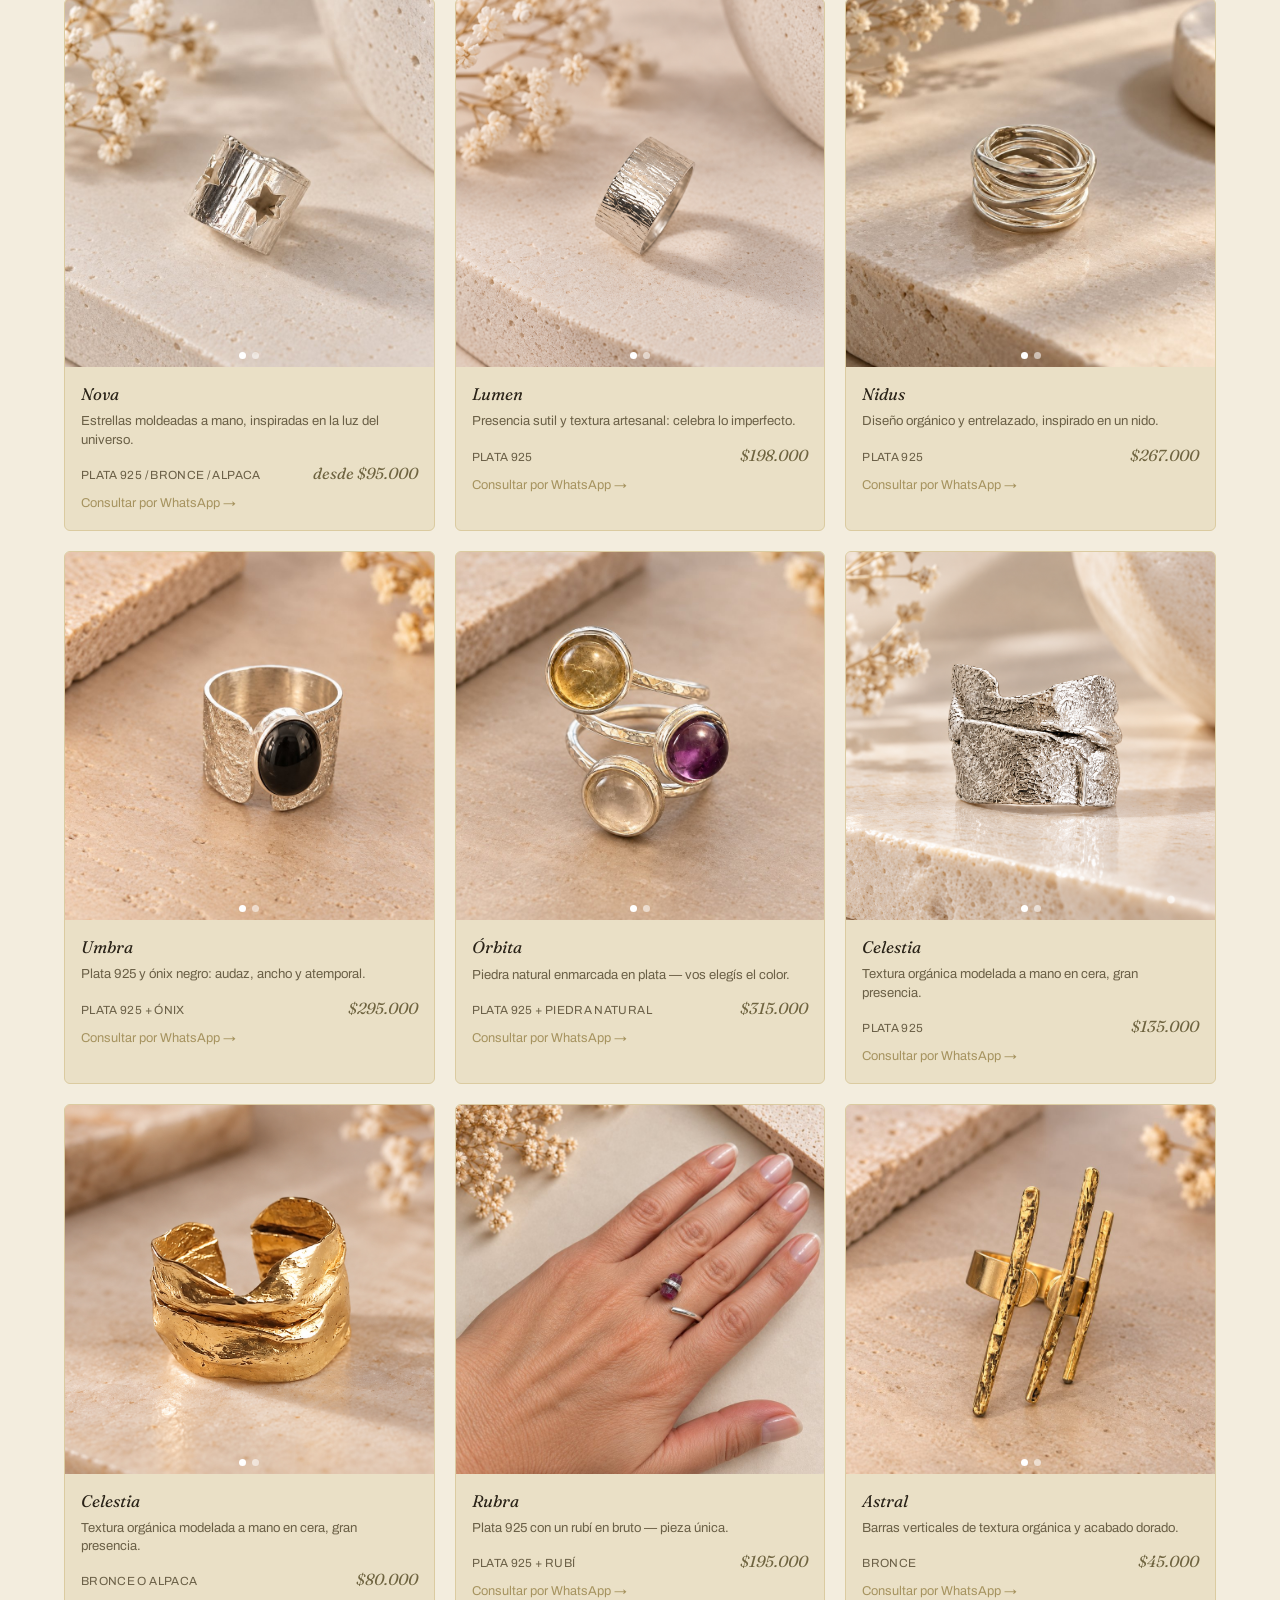
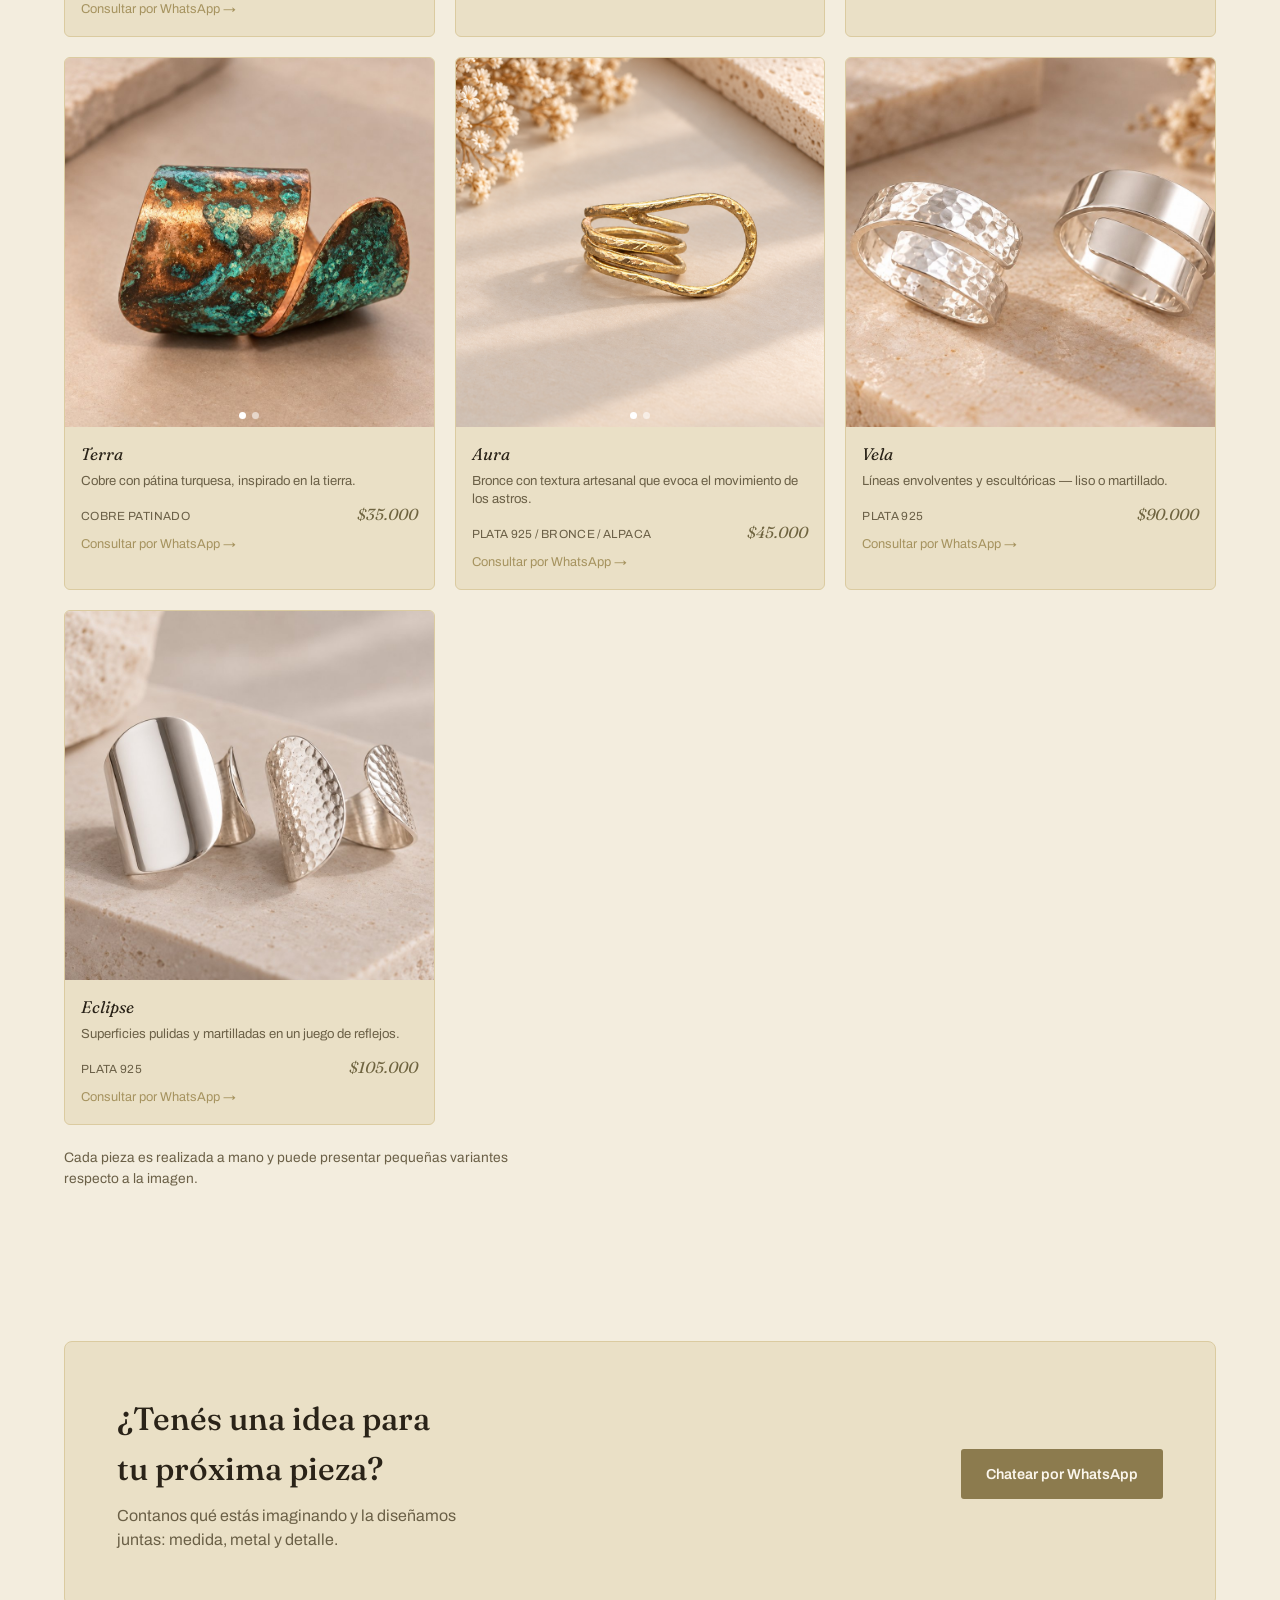
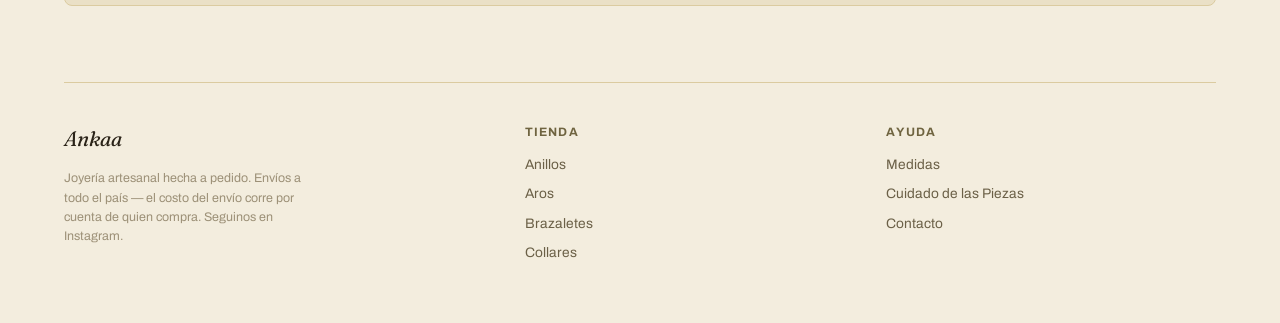
==== commit ccb1e22d: "Cambios en tarjetas y emprolijado de codigo" ====
--- a/anillos.html
+++ b/anillos.html
@@ -74,10 +74,17 @@
       <p class="sub">Catorce diseños, cada uno hecho a mano — elegí el tuyo y consultanos por WhatsApp.</p>
     </div>
     <div class="catalog-grid">
+
       <a class="catalog-item" href="https://wa.me/5491150229282?text=Hola%21%20Quiero%20consultar%20por%3A%20Anillo%20Heart." target="_blank" rel="noopener">
-        <div class="catalog-media">
-          <img src="img/anillos/heart-1.jpg" alt="Anillo Heart Ankaa" loading="lazy">
-          <img class="img-hover" src="img/anillos/heart-2.jpg" alt="" loading="lazy">
+        <div class="catalog-media" data-multi>
+          <div class="m-track">
+            <img class="m-img" src="img/anillos/heart-1.jpg" alt="Anillo Heart Ankaa" loading="lazy">
+            <img class="m-img" src="img/anillos/heart-2.jpg" alt="" loading="lazy">
+          </div>
+          <div class="media-dots" role="tablist" aria-label="Ver más fotos">
+            <button type="button" class="dot is-active" data-idx="0" aria-label="Foto 1"></button>
+            <button type="button" class="dot" data-idx="1" aria-label="Foto 2"></button>
+          </div>
         </div>
         <div class="catalog-cap">
           <div class="name">Heart <span aria-hidden="true">♡</span></div>
@@ -86,11 +93,17 @@
           <div class="cta">Consultar por WhatsApp →</div>
         </div>
       </a>
-      
+
       <a class="catalog-item" href="https://wa.me/5491150229282?text=Hola%21%20Quiero%20consultar%20por%3A%20Anillo%20Serpent." target="_blank" rel="noopener">
-        <div class="catalog-media">
-          <img src="img/anillos/2. Anillo Serpent Plata.PNG" alt="Anillo Serpent Ankaa" loading="lazy">
-          <img class="img-hover" src="img/anillos/2.Anillo Serpent Plata Foto 1.PNG" alt="" loading="lazy">
+        <div class="catalog-media" data-multi>
+          <div class="m-track">
+            <img class="m-img" src="img/anillos/2. Anillo Serpent Plata.PNG" alt="Anillo Serpent Ankaa" loading="lazy">
+            <img class="m-img" src="img/anillos/2.Anillo Serpent Plata Foto 1.PNG" alt="" loading="lazy">
+          </div>
+          <div class="media-dots" role="tablist" aria-label="Ver más fotos">
+            <button type="button" class="dot is-active" data-idx="0" aria-label="Foto 1"></button>
+            <button type="button" class="dot" data-idx="1" aria-label="Foto 2"></button>
+          </div>
         </div>
         <div class="catalog-cap">
           <div class="name">Serpent</div>
@@ -99,11 +112,17 @@
           <div class="cta">Consultar por WhatsApp →</div>
         </div>
       </a>
-      
+
       <a class="catalog-item" href="https://wa.me/5491150229282?text=Hola%21%20Quiero%20consultar%20por%3A%20Anillo%20Serpent." target="_blank" rel="noopener">
-        <div class="catalog-media">
-          <img src="img/anillos/2. Anillo Serpent Bronce Foto 1.PNG" alt="Anillo Serpent Ankaa" loading="lazy">
-          <img class="img-hover" src="img/anillos/2. Anillo Serpent Bronce Foto 2.PNG" alt="" loading="lazy">
+        <div class="catalog-media" data-multi>
+          <div class="m-track">
+            <img class="m-img" src="img/anillos/2. Anillo Serpent Bronce Foto 1.PNG" alt="Anillo Serpent Ankaa" loading="lazy">
+            <img class="m-img" src="img/anillos/2. Anillo Serpent Bronce Foto 2.PNG" alt="" loading="lazy">
+          </div>
+          <div class="media-dots" role="tablist" aria-label="Ver más fotos">
+            <button type="button" class="dot is-active" data-idx="0" aria-label="Foto 1"></button>
+            <button type="button" class="dot" data-idx="1" aria-label="Foto 2"></button>
+          </div>
         </div>
         <div class="catalog-cap">
           <div class="name">Serpent</div>
@@ -114,9 +133,15 @@
       </a>
 
       <a class="catalog-item" href="https://wa.me/5491150229282?text=Hola%21%20Quiero%20consultar%20por%3A%20Anillo%20Nova." target="_blank" rel="noopener">
-        <div class="catalog-media">
-          <img src="img/anillos/nova-1.jpg" alt="" loading="lazy">
-          <img class="img-hover" src="img/anillos/3. Anillo Nova Foto 2.PNG" alt="" loading="lazy">
+        <div class="catalog-media" data-multi>
+          <div class="m-track">
+            <img class="m-img" src="img/anillos/nova-1.jpg" alt="Anillo Nova Ankaa" loading="lazy">
+            <img class="m-img" src="img/anillos/3. Anillo Nova Foto 2.PNG" alt="" loading="lazy">
+          </div>
+          <div class="media-dots" role="tablist" aria-label="Ver más fotos">
+            <button type="button" class="dot is-active" data-idx="0" aria-label="Foto 1"></button>
+            <button type="button" class="dot" data-idx="1" aria-label="Foto 2"></button>
+          </div>
         </div>
         <div class="catalog-cap">
           <div class="name">Nova</div>
@@ -125,10 +150,17 @@
           <div class="cta">Consultar por WhatsApp →</div>
         </div>
       </a>
+
       <a class="catalog-item" href="https://wa.me/5491150229282?text=Hola%21%20Quiero%20consultar%20por%3A%20Anillo%20Lumen." target="_blank" rel="noopener">
-        <div class="catalog-media">
-          <img src="img/anillos/4. Anillo Lumen Foto 1.png" alt="Anillo Lumen Ankaa" loading="lazy">
-          <img class="img-hover" src="img/anillos/lumen-2.jpg" alt="" loading="lazy">
+        <div class="catalog-media" data-multi>
+          <div class="m-track">
+            <img class="m-img" src="img/anillos/4. Anillo Lumen Foto 1.png" alt="Anillo Lumen Ankaa" loading="lazy">
+            <img class="m-img" src="img/anillos/lumen-2.jpg" alt="" loading="lazy">
+          </div>
+          <div class="media-dots" role="tablist" aria-label="Ver más fotos">
+            <button type="button" class="dot is-active" data-idx="0" aria-label="Foto 1"></button>
+            <button type="button" class="dot" data-idx="1" aria-label="Foto 2"></button>
+          </div>
         </div>
         <div class="catalog-cap">
           <div class="name">Lumen</div>
@@ -137,10 +169,17 @@
           <div class="cta">Consultar por WhatsApp →</div>
         </div>
       </a>
+
       <a class="catalog-item" href="https://wa.me/5491150229282?text=Hola%21%20Quiero%20consultar%20por%3A%20Anillo%20Nidus." target="_blank" rel="noopener">
-        <div class="catalog-media">
-          <img src="img/anillos/nidus-1.jpg" alt="Anillo Nidus Ankaa" loading="lazy">
-          <img class="img-hover" src="img/anillos/nidus-2.jpg" alt="" loading="lazy">
+        <div class="catalog-media" data-multi>
+          <div class="m-track">
+            <img class="m-img" src="img/anillos/nidus-1.jpg" alt="Anillo Nidus Ankaa" loading="lazy">
+            <img class="m-img" src="img/anillos/nidus-2.jpg" alt="" loading="lazy">
+          </div>
+          <div class="media-dots" role="tablist" aria-label="Ver más fotos">
+            <button type="button" class="dot is-active" data-idx="0" aria-label="Foto 1"></button>
+            <button type="button" class="dot" data-idx="1" aria-label="Foto 2"></button>
+          </div>
         </div>
         <div class="catalog-cap">
           <div class="name">Nidus</div>
@@ -149,10 +188,17 @@
           <div class="cta">Consultar por WhatsApp →</div>
         </div>
       </a>
+
       <a class="catalog-item" href="https://wa.me/5491150229282?text=Hola%21%20Quiero%20consultar%20por%3A%20Anillo%20Umbra." target="_blank" rel="noopener">
-        <div class="catalog-media">
-          <img src="img/anillos/umbra-1.jpg" alt="Anillo Umbra Ankaa" loading="lazy">
-          <img class="img-hover" src="img/anillos/umbra-2.jpg" alt="" loading="lazy">
+        <div class="catalog-media" data-multi>
+          <div class="m-track">
+            <img class="m-img" src="img/anillos/umbra-1.jpg" alt="Anillo Umbra Ankaa" loading="lazy">
+            <img class="m-img" src="img/anillos/umbra-2.jpg" alt="" loading="lazy">
+          </div>
+          <div class="media-dots" role="tablist" aria-label="Ver más fotos">
+            <button type="button" class="dot is-active" data-idx="0" aria-label="Foto 1"></button>
+            <button type="button" class="dot" data-idx="1" aria-label="Foto 2"></button>
+          </div>
         </div>
         <div class="catalog-cap">
           <div class="name">Umbra</div>
@@ -161,10 +207,17 @@
           <div class="cta">Consultar por WhatsApp →</div>
         </div>
       </a>
+
       <a class="catalog-item" href="https://wa.me/5491150229282?text=Hola%21%20Quiero%20consultar%20por%3A%20Anillo%20%C3%93rbita." target="_blank" rel="noopener">
-        <div class="catalog-media">
-          <img src="img/anillos/orbita-1.jpg" alt="Anillo Órbita Ankaa" loading="lazy">
-          <img class="img-hover" src="img/anillos/orbita-2.jpg" alt="" loading="lazy">
+        <div class="catalog-media" data-multi>
+          <div class="m-track">
+            <img class="m-img" src="img/anillos/orbita-1.jpg" alt="Anillo Órbita Ankaa" loading="lazy">
+            <img class="m-img" src="img/anillos/orbita-2.jpg" alt="" loading="lazy">
+          </div>
+          <div class="media-dots" role="tablist" aria-label="Ver más fotos">
+            <button type="button" class="dot is-active" data-idx="0" aria-label="Foto 1"></button>
+            <button type="button" class="dot" data-idx="1" aria-label="Foto 2"></button>
+          </div>
         </div>
         <div class="catalog-cap">
           <div class="name">Órbita</div>
@@ -173,10 +226,17 @@
           <div class="cta">Consultar por WhatsApp →</div>
         </div>
       </a>
+
       <a class="catalog-item" href="https://wa.me/5491150229282?text=Hola%21%20Quiero%20consultar%20por%3A%20Anillo%20Celestia." target="_blank" rel="noopener">
-        <div class="catalog-media">
-          <img src="img/anillos/8. Anillo Celestia. Foto 1.PNG" alt="" loading="lazy">
-          <img class="img-hover" src="img/anillos/8. Anillo Celestia. Foto 2.PNG" alt="" loading="lazy">
+        <div class="catalog-media" data-multi>
+          <div class="m-track">
+            <img class="m-img" src="img/anillos/8. Anillo Celestia. Foto 1.PNG" alt="Anillo Celestia Ankaa" loading="lazy">
+            <img class="m-img" src="img/anillos/8. Anillo Celestia. Foto 2.PNG" alt="" loading="lazy">
+          </div>
+          <div class="media-dots" role="tablist" aria-label="Ver más fotos">
+            <button type="button" class="dot is-active" data-idx="0" aria-label="Foto 1"></button>
+            <button type="button" class="dot" data-idx="1" aria-label="Foto 2"></button>
+          </div>
         </div>
         <div class="catalog-cap">
           <div class="name">Celestia</div>
@@ -187,9 +247,15 @@
       </a>
 
       <a class="catalog-item" href="https://wa.me/5491150229282?text=Hola%21%20Quiero%20consultar%20por%3A%20Anillo%20Celestia." target="_blank" rel="noopener">
-        <div class="catalog-media">
-          <img src="img/anillos/8. Anillo Celestia Bronce.PNG" alt="" loading="lazy">
-          <img class="img-hover" src="img/anillos/8. Anillo Celestia. Foto 2.PNG" alt="" loading="lazy">
+        <div class="catalog-media" data-multi>
+          <div class="m-track">
+            <img class="m-img" src="img/anillos/8. Anillo Celestia Bronce.PNG" alt="Anillo Celestia Ankaa" loading="lazy">
+            <img class="m-img" src="img/anillos/8. Anillo Celestia. Foto 2.PNG" alt="" loading="lazy">
+          </div>
+          <div class="media-dots" role="tablist" aria-label="Ver más fotos">
+            <button type="button" class="dot is-active" data-idx="0" aria-label="Foto 1"></button>
+            <button type="button" class="dot" data-idx="1" aria-label="Foto 2"></button>
+          </div>
         </div>
         <div class="catalog-cap">
           <div class="name">Celestia</div>
@@ -210,10 +276,17 @@
           <div class="cta">Consultar por WhatsApp →</div>
         </div>
       </a>
+
       <a class="catalog-item" href="https://wa.me/5491150229282?text=Hola%21%20Quiero%20consultar%20por%3A%20Anillo%20Astral." target="_blank" rel="noopener">
-        <div class="catalog-media">
-          <img src="img/anillos/astral-1.jpg" alt="Anillo Astral Ankaa" loading="lazy">
-          <img class="img-hover" src="img/anillos/astral-2.jpg" alt="" loading="lazy">
+        <div class="catalog-media" data-multi>
+          <div class="m-track">
+            <img class="m-img" src="img/anillos/astral-1.jpg" alt="Anillo Astral Ankaa" loading="lazy">
+            <img class="m-img" src="img/anillos/astral-2.jpg" alt="" loading="lazy">
+          </div>
+          <div class="media-dots" role="tablist" aria-label="Ver más fotos">
+            <button type="button" class="dot is-active" data-idx="0" aria-label="Foto 1"></button>
+            <button type="button" class="dot" data-idx="1" aria-label="Foto 2"></button>
+          </div>
         </div>
         <div class="catalog-cap">
           <div class="name">Astral</div>
@@ -222,10 +295,17 @@
           <div class="cta">Consultar por WhatsApp →</div>
         </div>
       </a>
+
       <a class="catalog-item" href="https://wa.me/5491150229282?text=Hola%21%20Quiero%20consultar%20por%3A%20Anillo%20Terra." target="_blank" rel="noopener">
-        <div class="catalog-media">
-          <img src="img/anillos/terra-1.jpg" alt="Anillo Terra Ankaa" loading="lazy">
-          <img class="img-hover" src="img/anillos/terra-2.jpg" alt="" loading="lazy">
+        <div class="catalog-media" data-multi>
+          <div class="m-track">
+            <img class="m-img" src="img/anillos/terra-1.jpg" alt="Anillo Terra Ankaa" loading="lazy">
+            <img class="m-img" src="img/anillos/terra-2.jpg" alt="" loading="lazy">
+          </div>
+          <div class="media-dots" role="tablist" aria-label="Ver más fotos">
+            <button type="button" class="dot is-active" data-idx="0" aria-label="Foto 1"></button>
+            <button type="button" class="dot" data-idx="1" aria-label="Foto 2"></button>
+          </div>
         </div>
         <div class="catalog-cap">
           <div class="name">Terra</div>
@@ -234,10 +314,17 @@
           <div class="cta">Consultar por WhatsApp →</div>
         </div>
       </a>
+
       <a class="catalog-item" href="https://wa.me/5491150229282?text=Hola%21%20Quiero%20consultar%20por%3A%20Anillo%20Aura." target="_blank" rel="noopener">
-        <div class="catalog-media">
-          <img src="img/anillos/12. Anillo Aura Foto 1.PNG" alt="Anillo Aura Ankaa" loading="lazy">
-          <img class="img-hover" src="img/anillos/12. Anillo Aura. Foto2.PNG" alt="Anillo Aura Ankaa" loading="lazy">
+        <div class="catalog-media" data-multi>
+          <div class="m-track">
+            <img class="m-img" src="img/anillos/12. Anillo Aura Foto 1.PNG" alt="Anillo Aura Ankaa" loading="lazy">
+            <img class="m-img" src="img/anillos/12. Anillo Aura. Foto2.PNG" alt="Anillo Aura Ankaa" loading="lazy">
+          </div>
+          <div class="media-dots" role="tablist" aria-label="Ver más fotos">
+            <button type="button" class="dot is-active" data-idx="0" aria-label="Foto 1"></button>
+            <button type="button" class="dot" data-idx="1" aria-label="Foto 2"></button>
+          </div>
         </div>
         <div class="catalog-cap">
           <div class="name">Aura</div>
@@ -246,6 +333,7 @@
           <div class="cta">Consultar por WhatsApp →</div>
         </div>
       </a>
+
       <a class="catalog-item" href="https://wa.me/5491150229282?text=Hola%21%20Quiero%20consultar%20por%3A%20Anillo%20Vela." target="_blank" rel="noopener">
         <div class="catalog-media">
           <img src="img/anillos/vela-1.jpg" alt="Anillo Vela Ankaa" loading="lazy">
@@ -257,6 +345,7 @@
           <div class="cta">Consultar por WhatsApp →</div>
         </div>
       </a>
+
       <a class="catalog-item" href="https://wa.me/5491150229282?text=Hola%21%20Quiero%20consultar%20por%3A%20Anillo%20Eclipse." target="_blank" rel="noopener">
         <div class="catalog-media">
           <img src="img/anillos/eclipse-1.jpg" alt="Anillo Eclipse Ankaa" loading="lazy">
@@ -268,6 +357,7 @@
           <div class="cta">Consultar por WhatsApp →</div>
         </div>
       </a>
+
     </div>
     <p class="catalog-note">Cada pieza es realizada a mano y puede presentar pequeñas variantes respecto a la imagen.</p>
   </section>
@@ -312,4 +402,4 @@
 
 <script src="js/script.js"></script>
 </body>
-</html>
+</html>
--- a/css/style.css
+++ b/css/style.css
@@ -160,6 +160,53 @@
 a:focus-visible, button:focus-visible {
   outline: 2px solid var(--focus);
   outline-offset: 3px;
+}
+
+/* ---------- carrusel de fotos en catálogo ---------- */
+.catalog-media {
+  position: relative;
+  aspect-ratio: 1 / 1;
+  overflow: hidden;
+  background: var(--bg-raised-2);
+}
+
+.m-track {
+  display: flex;
+  height: 100%;
+  transition: transform 0.4s ease;
+  will-change: transform;
+}
+
+.m-track .m-img {
+  flex: 0 0 100%;
+  width: 100%;
+  height: 100%;
+  object-fit: cover;
+  display: block;
+}
+
+.media-dots {
+  position: absolute;
+  bottom: 8px;
+  left: 0;
+  right: 0;
+  display: flex;
+  justify-content: center;
+  gap: 6px;
+  z-index: 2;
+}
+
+.dot {
+  width: 7px;
+  height: 7px;
+  border-radius: 50%;
+  border: none;
+  background: rgba(255, 255, 255, 0.55);
+  cursor: pointer;
+  padding: 0;
+}
+.dot.is-active {
+  background: #fff;
 }
 
 /* ---------- hamburger button (mobile) ---------- */
@@ -249,19 +296,6 @@
   border-color: var(--copper);
   transform: translateY(-2px);
 }
-.catalog-media { position: relative; aspect-ratio: 1 / 1; overflow: hidden; background: var(--bg-raised-2); }
-.catalog-media img {
-  position: absolute;
-  inset: 0;
-  width: 100%;
-  height: 100%;
-  object-fit: cover;
-  display: block;
-  transition: opacity 0.4s ease;
-}
-.catalog-media img.img-hover { opacity: 0; }
-.catalog-item:hover .catalog-media img.img-hover,
-.catalog-item:focus-visible .catalog-media img.img-hover { opacity: 1; }
 .catalog-item .catalog-cap { padding: 14px 16px 16px; }
 .catalog-item .catalog-cap .name {
   font-family: var(--font-display);
@@ -665,4 +699,4 @@
   z-index: 20;
 }
 .float-wa svg { width: 26px; height: 26px; }
-.float-wa:hover { filter: brightness(1.08); }
+.float-wa:hover { filter: brightness(1.08); }
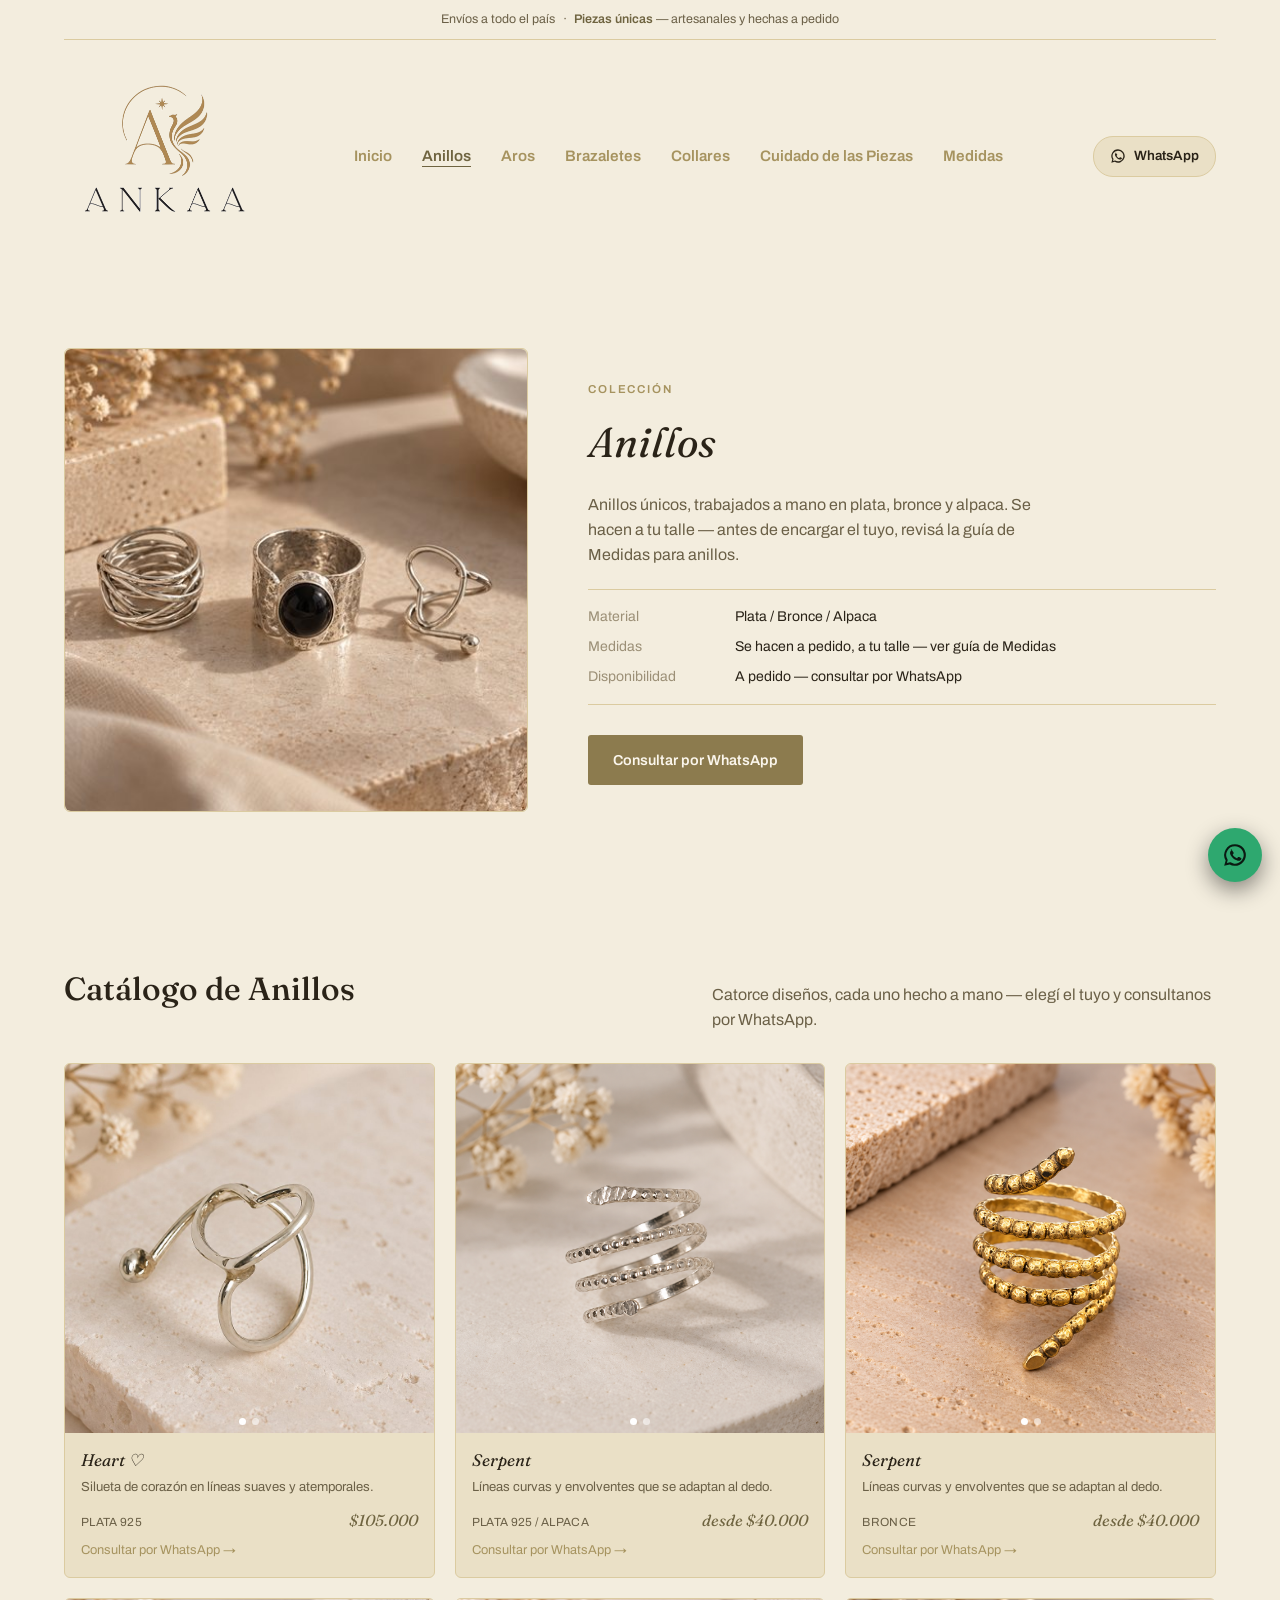
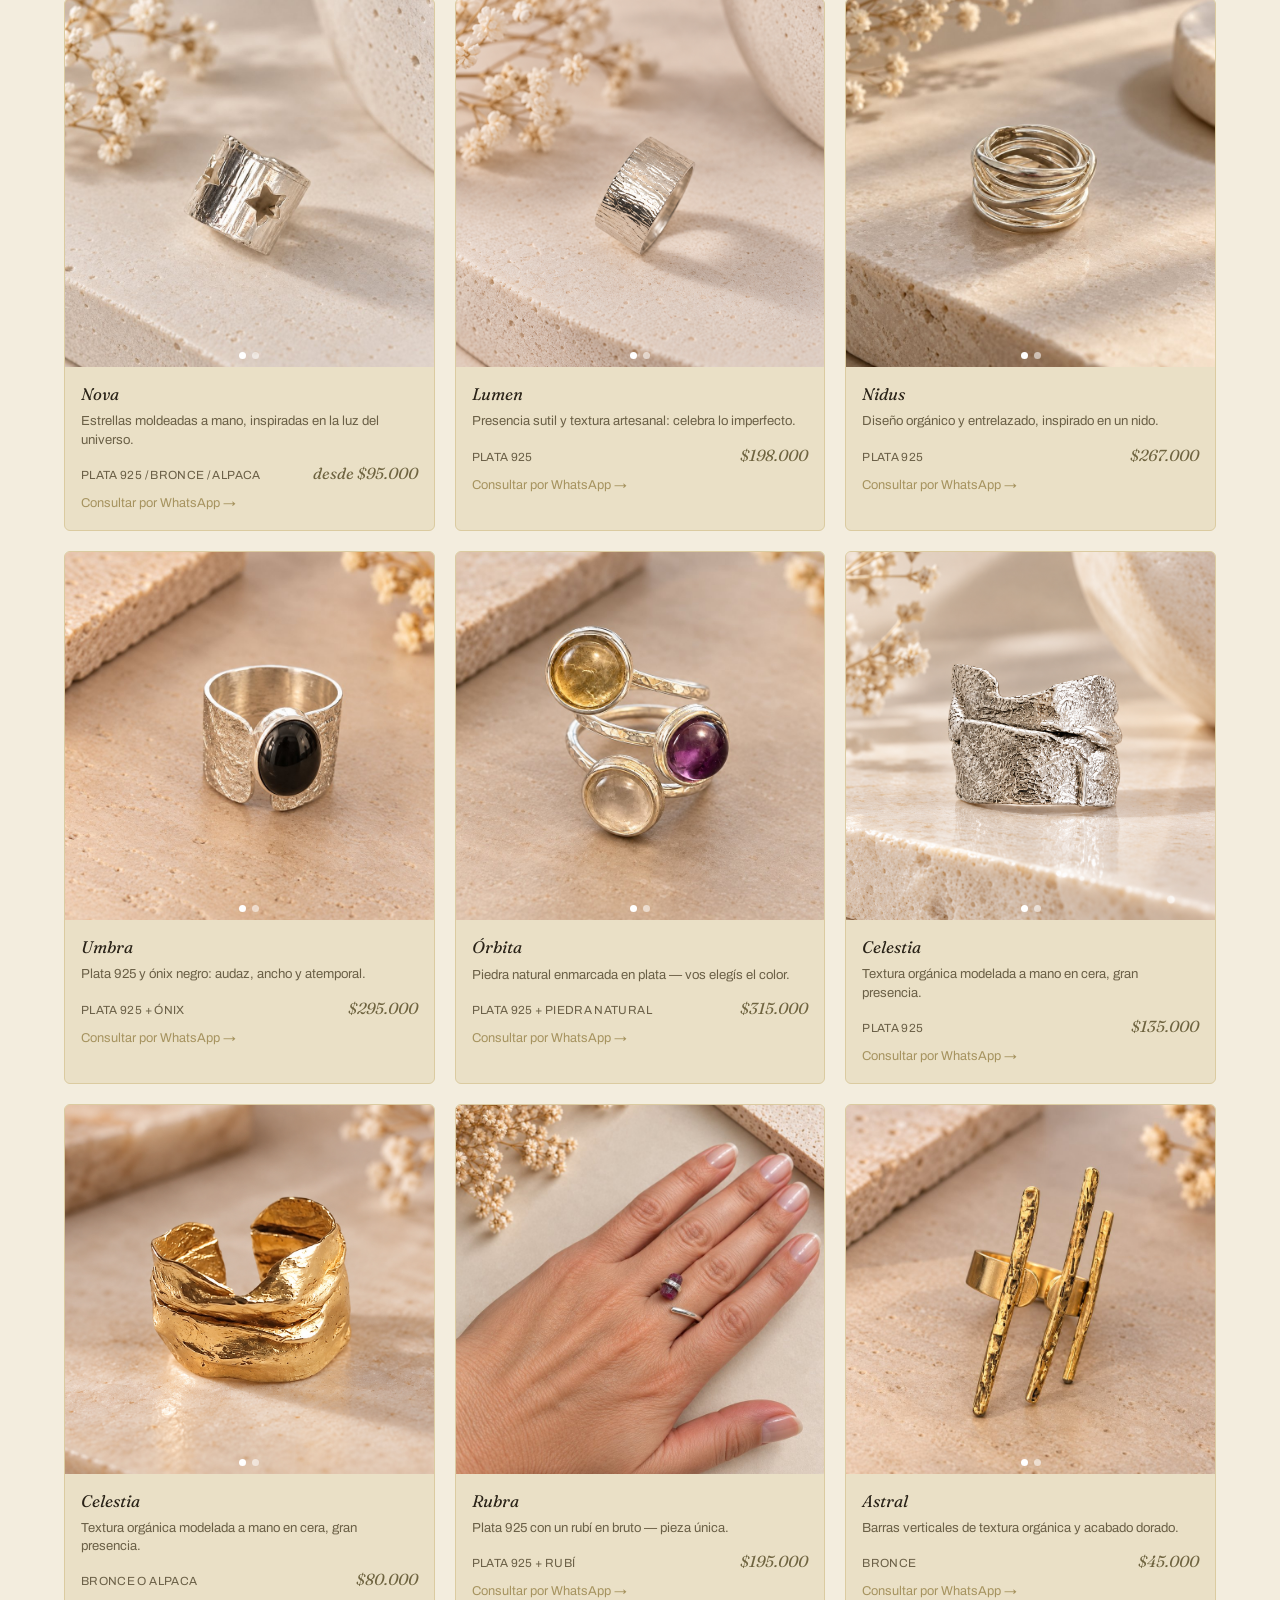
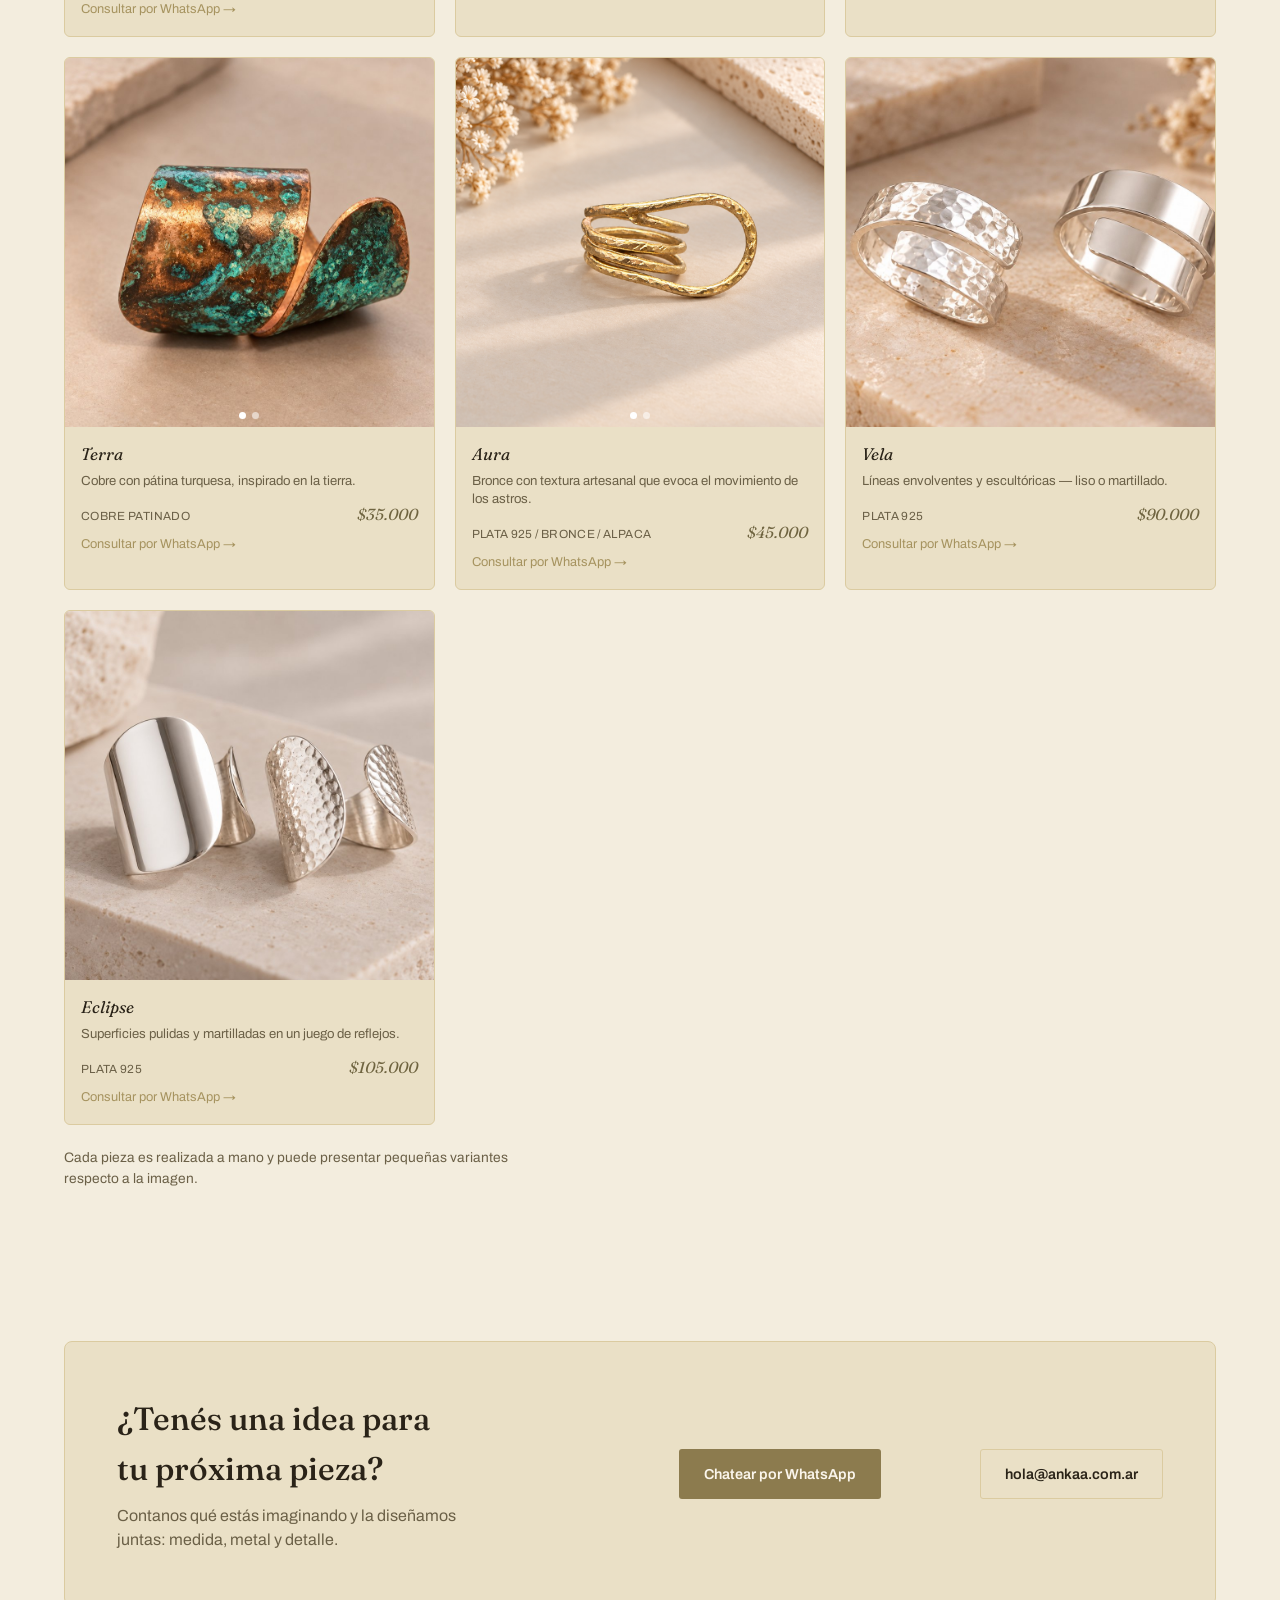
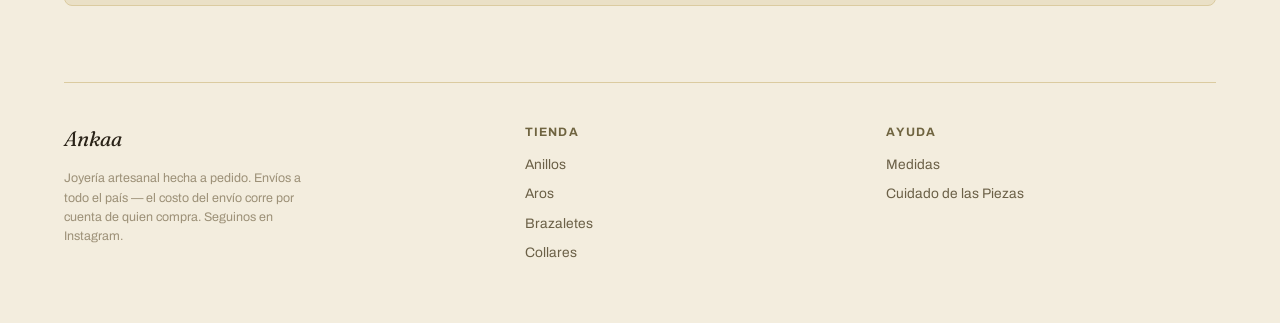
==== commit 08da703a: "Agregado de email en todas las paginas" ====
--- a/anillos.html
+++ b/anillos.html
@@ -368,6 +368,7 @@
         <p>Contanos qué estás imaginando y la diseñamos juntas: medida, metal y detalle.</p>
       </div>
       <a class="btn btn-primary" href="https://wa.me/5491150229282?text=Hola%21%20Quiero%20hacer%20una%20consulta%20sobre%20las%20piezas%20de%20Ankaa." target="_blank" rel="noopener">Chatear por WhatsApp</a>
+      <a class="btn btn-ghost" href="mailto:hola@ankaa.com.ar">hola@ankaa.com.ar</a>
     </div>
   </section>
 </main>
@@ -391,7 +392,6 @@
     <ul>
       <li><a href="medidas.html">Medidas</a></li>
       <li><a href="cuidado.html">Cuidado de las Piezas</a></li>
-      <li><a href="#contacto">Contacto</a></li>
     </ul>
   </div>
 </footer>
@@ -402,4 +402,4 @@
 
 <script src="js/script.js"></script>
 </body>
-</html>+</html>
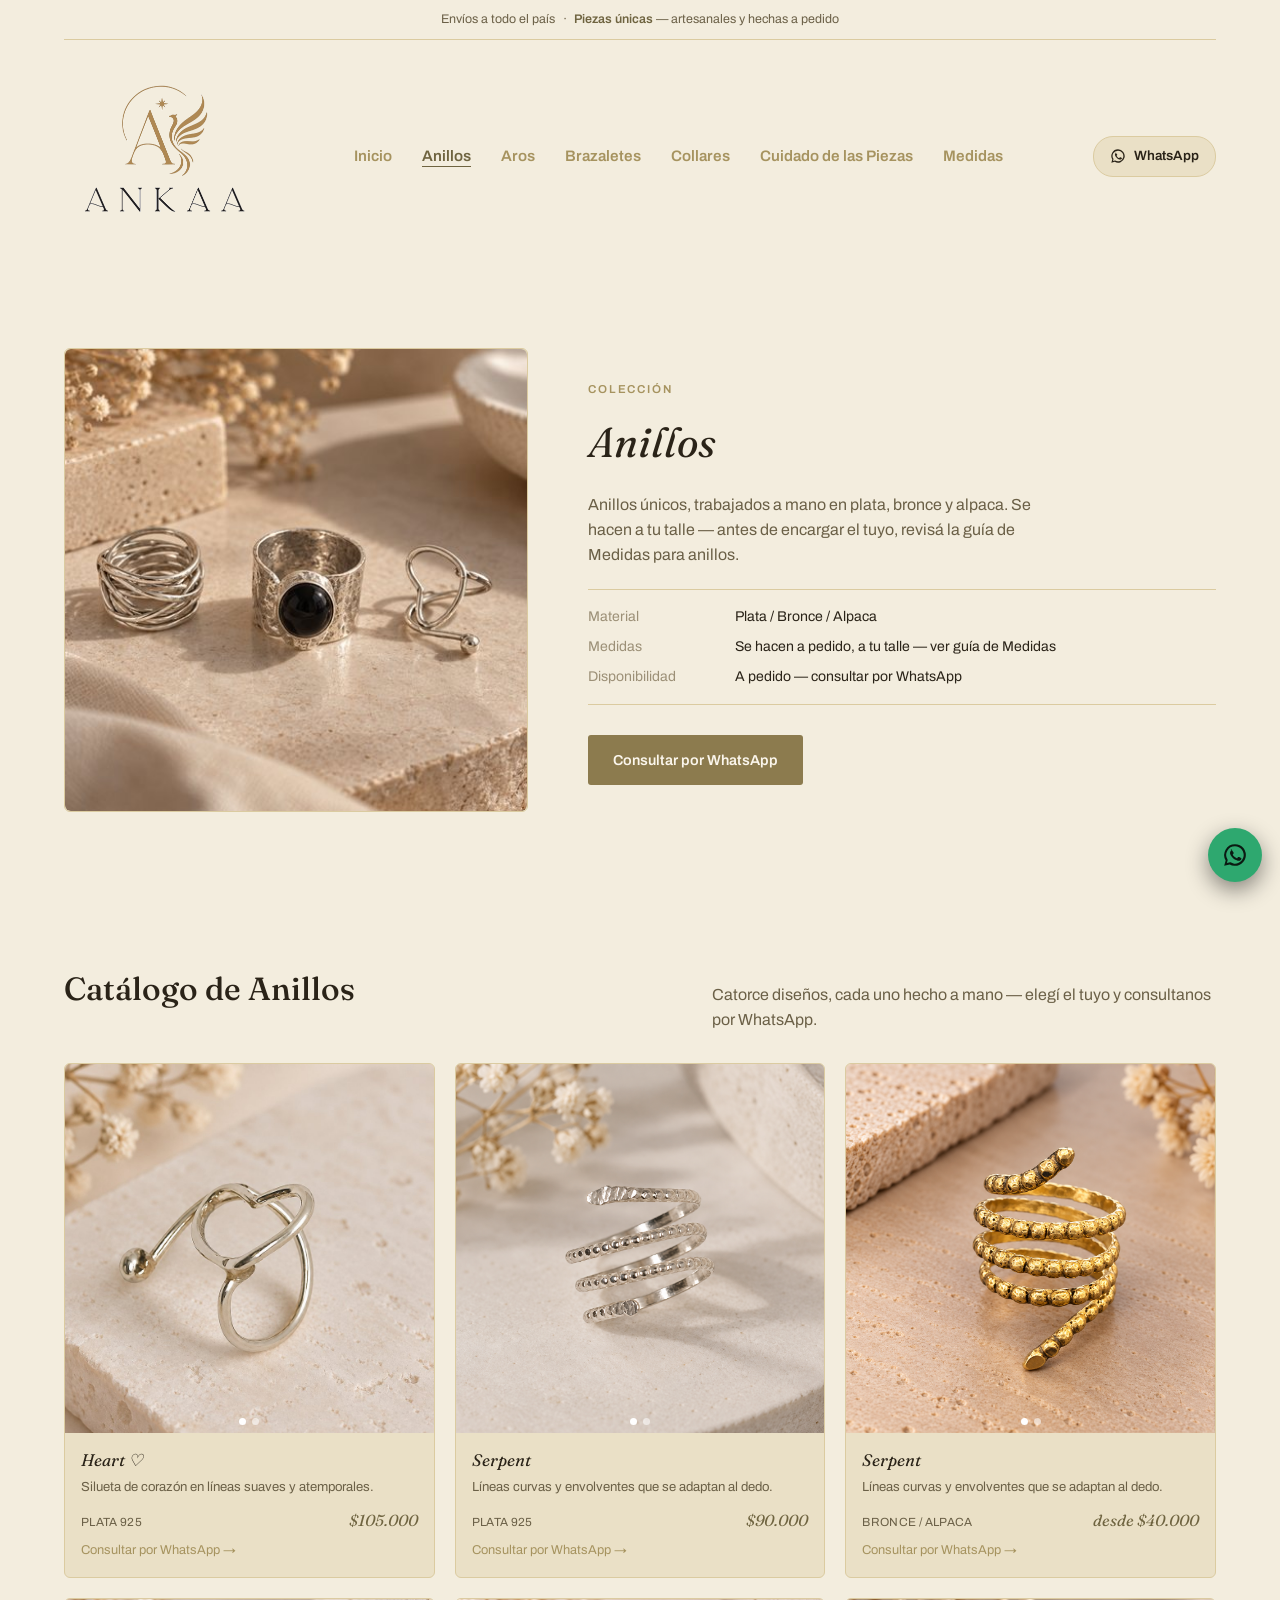
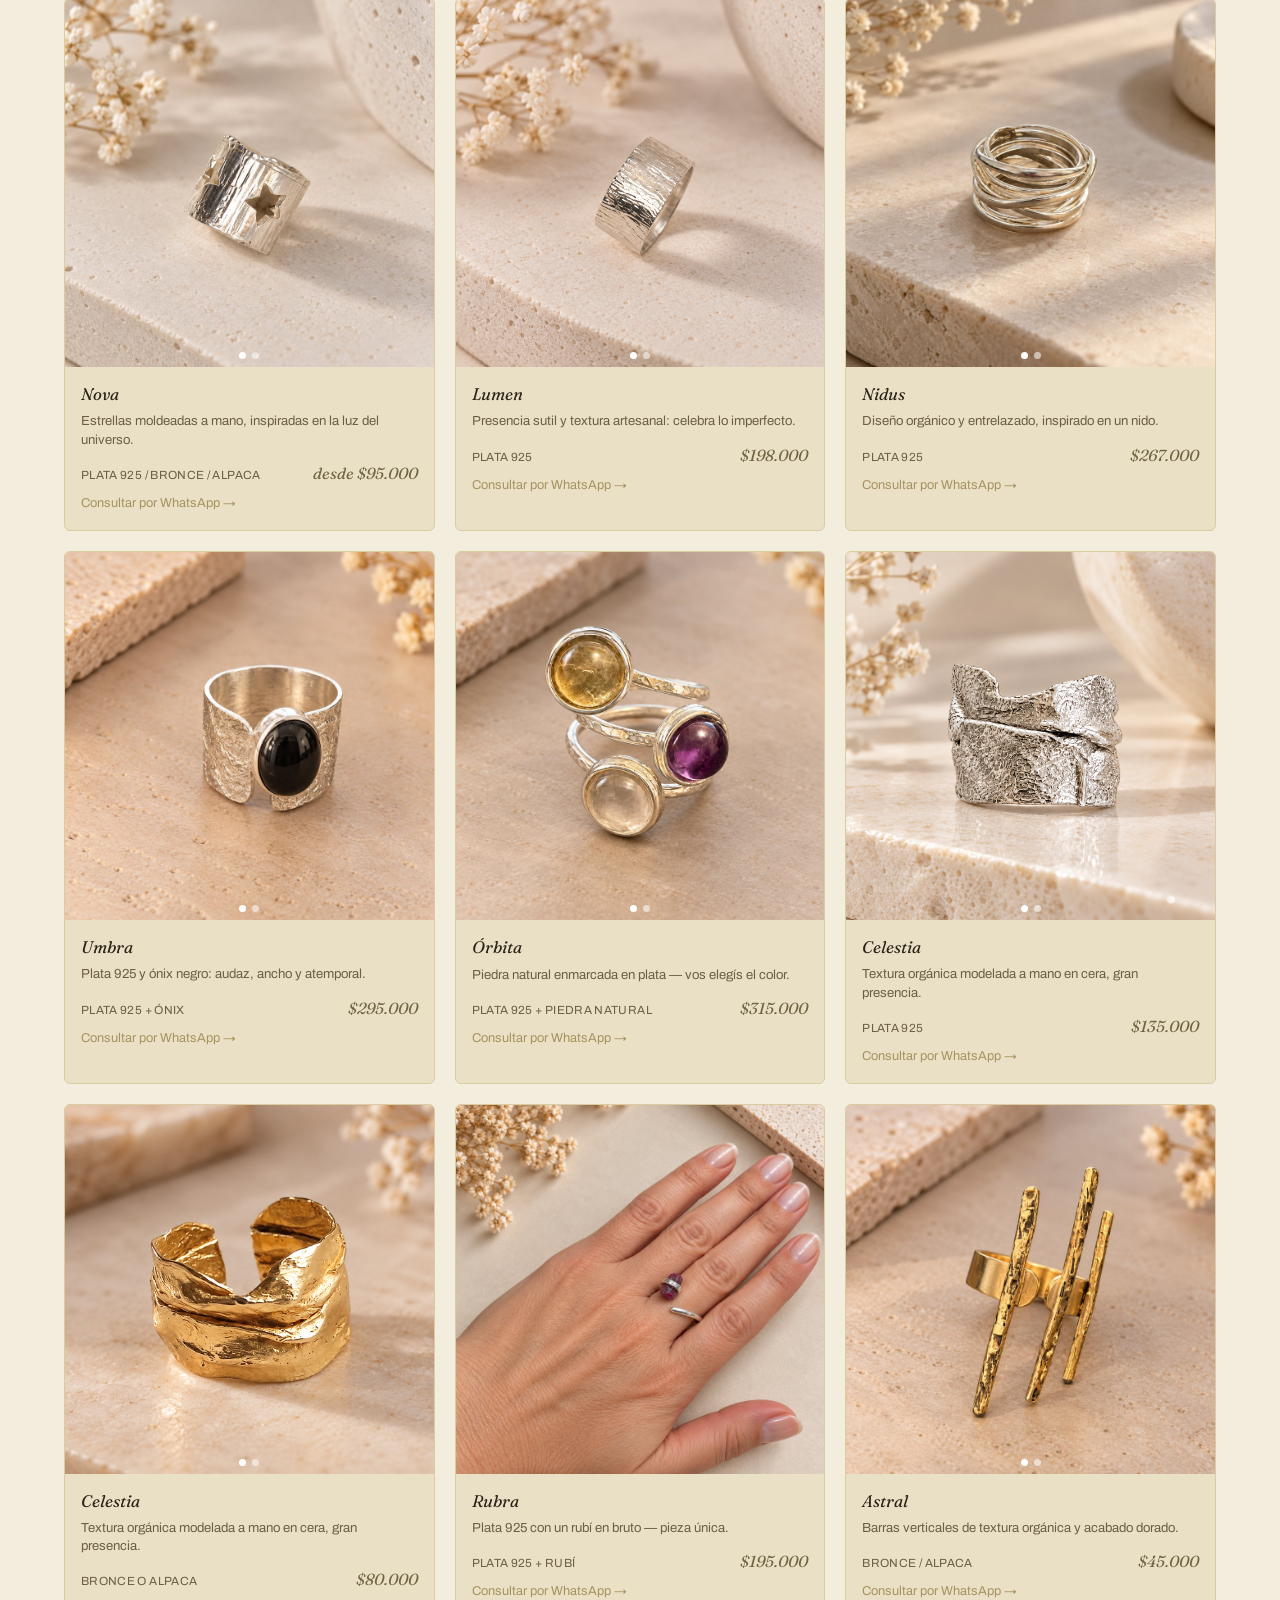
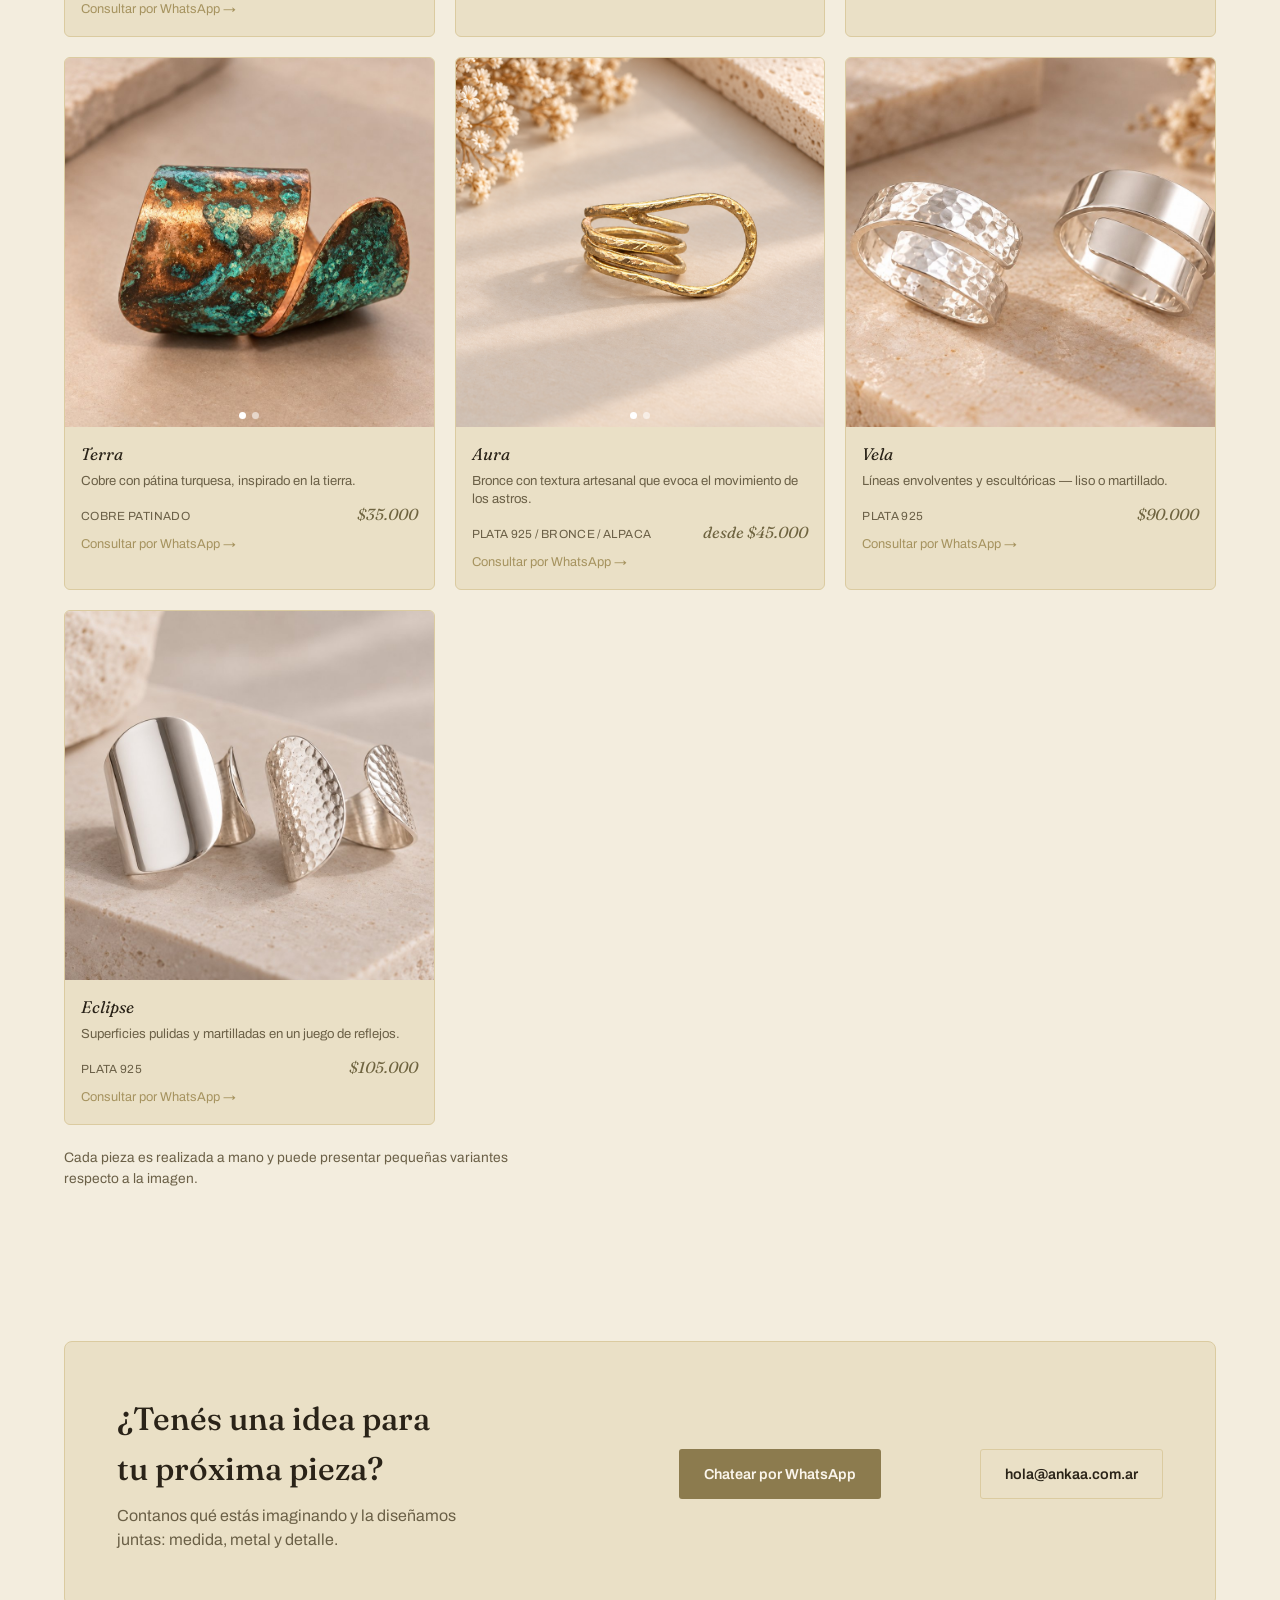
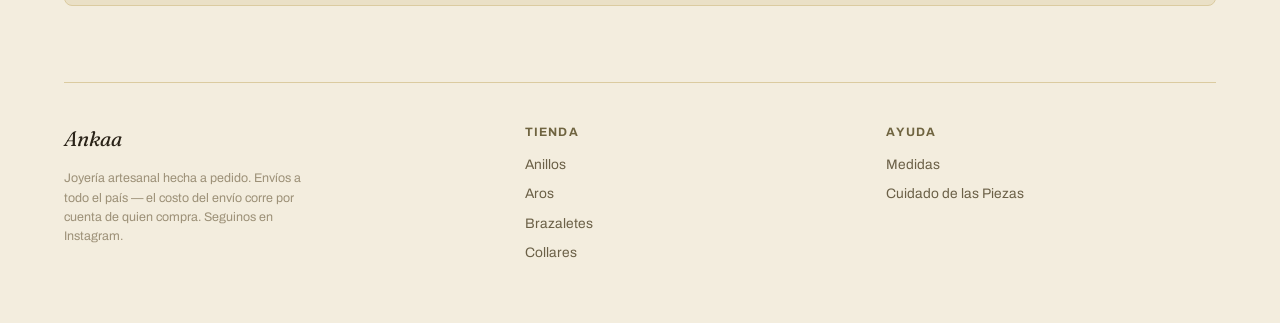
==== commit 096b9de0: "Ultimos cambios" ====
--- a/anillos.html
+++ b/anillos.html
@@ -108,7 +108,7 @@
         <div class="catalog-cap">
           <div class="name">Serpent</div>
           <p class="tagline">Líneas curvas y envolventes que se adaptan al dedo.</p>
-          <div class="meta"><span>Plata 925 / Alpaca</span><span class="price">desde $40.000</span></div>
+          <div class="meta"><span>Plata 925</span><span class="price">$90.000</span></div>
           <div class="cta">Consultar por WhatsApp →</div>
         </div>
       </a>
@@ -127,7 +127,7 @@
         <div class="catalog-cap">
           <div class="name">Serpent</div>
           <p class="tagline">Líneas curvas y envolventes que se adaptan al dedo.</p>
-          <div class="meta"><span>Bronce</span><span class="price">desde $40.000</span></div>
+          <div class="meta"><span>Bronce / Alpaca</span><span class="price">desde $40.000</span></div>
           <div class="cta">Consultar por WhatsApp →</div>
         </div>
       </a>
@@ -291,7 +291,7 @@
         <div class="catalog-cap">
           <div class="name">Astral</div>
           <p class="tagline">Barras verticales de textura orgánica y acabado dorado.</p>
-          <div class="meta"><span>Bronce</span><span class="price">$45.000</span></div>
+          <div class="meta"><span>Bronce / Alpaca</span><span class="price">$45.000</span></div>
           <div class="cta">Consultar por WhatsApp →</div>
         </div>
       </a>
@@ -329,7 +329,7 @@
         <div class="catalog-cap">
           <div class="name">Aura</div>
           <p class="tagline">Bronce con textura artesanal que evoca el movimiento de los astros.</p>
-          <div class="meta"><span>Plata 925 / Bronce / Alpaca</span><span class="price">$45.000</span></div>
+          <div class="meta"><span>Plata 925 / Bronce / Alpaca</span><span class="price">desde $45.000</span></div>
           <div class="cta">Consultar por WhatsApp →</div>
         </div>
       </a>
